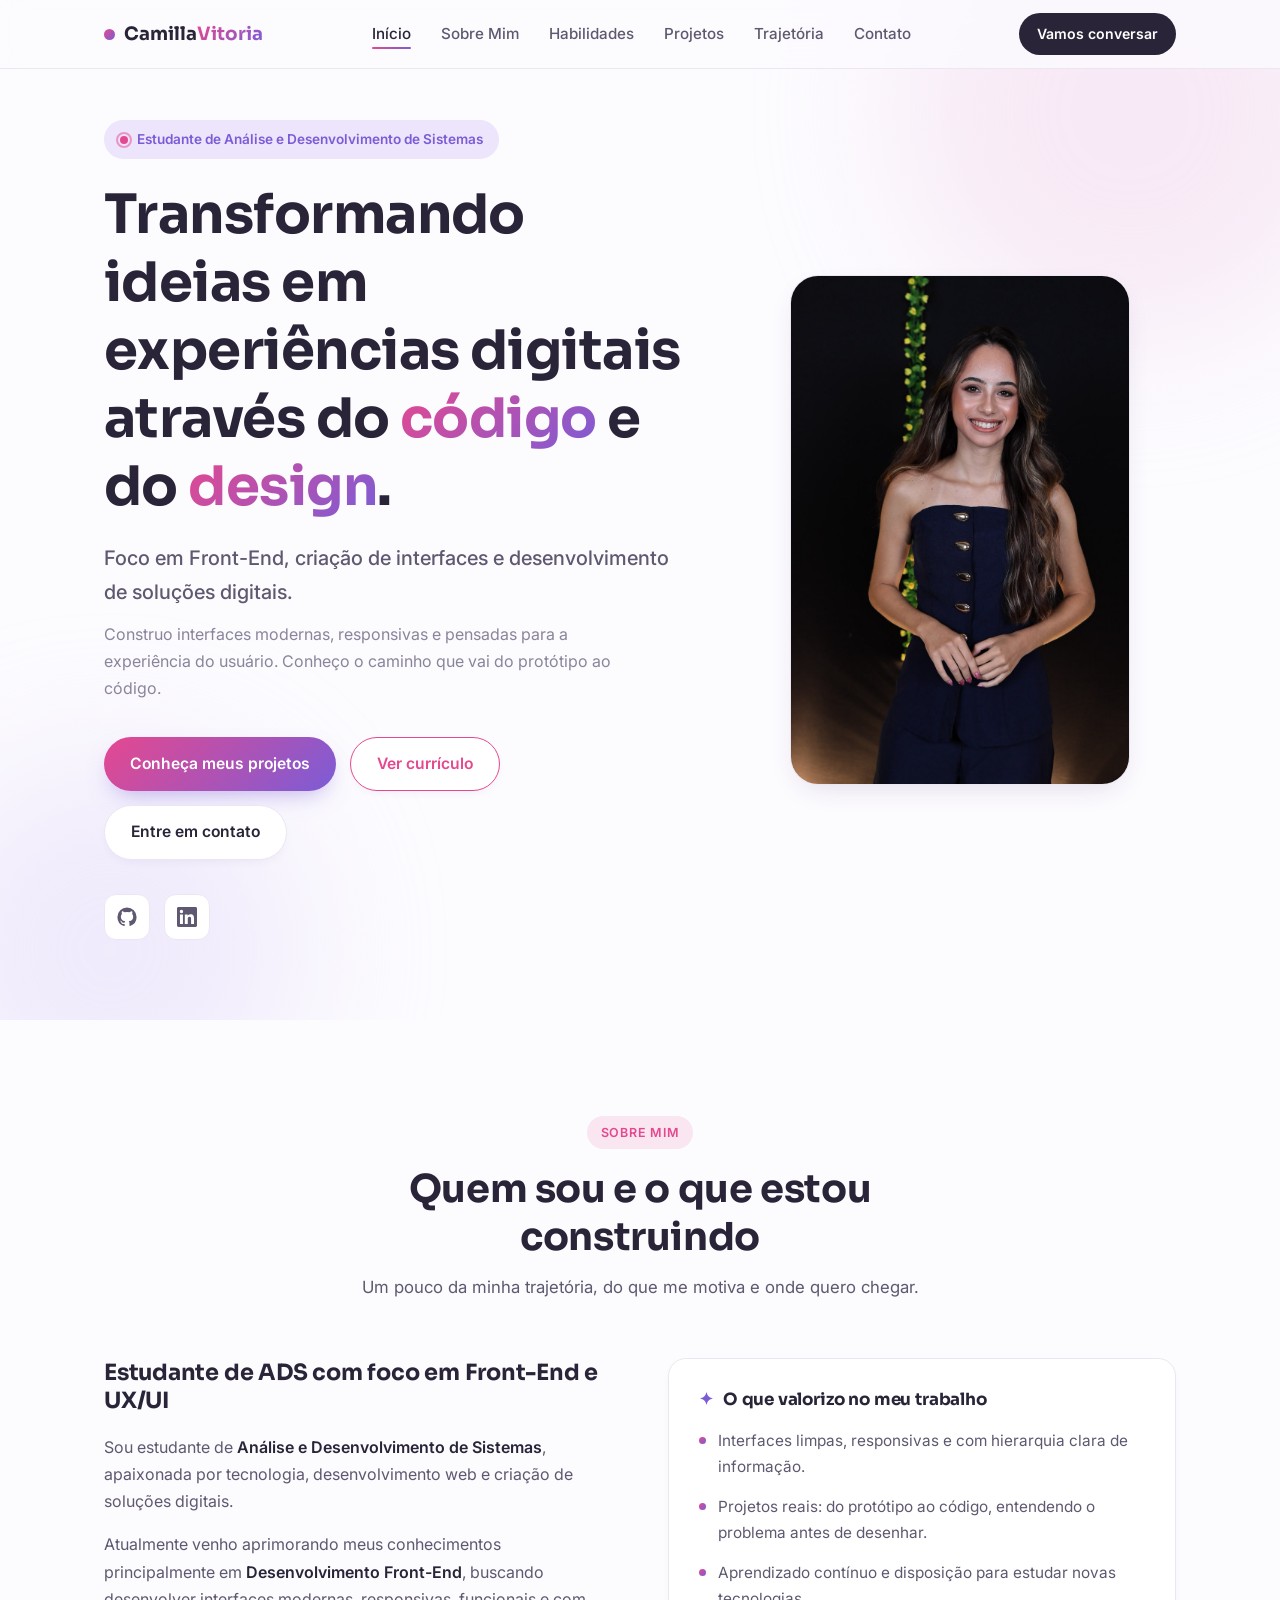
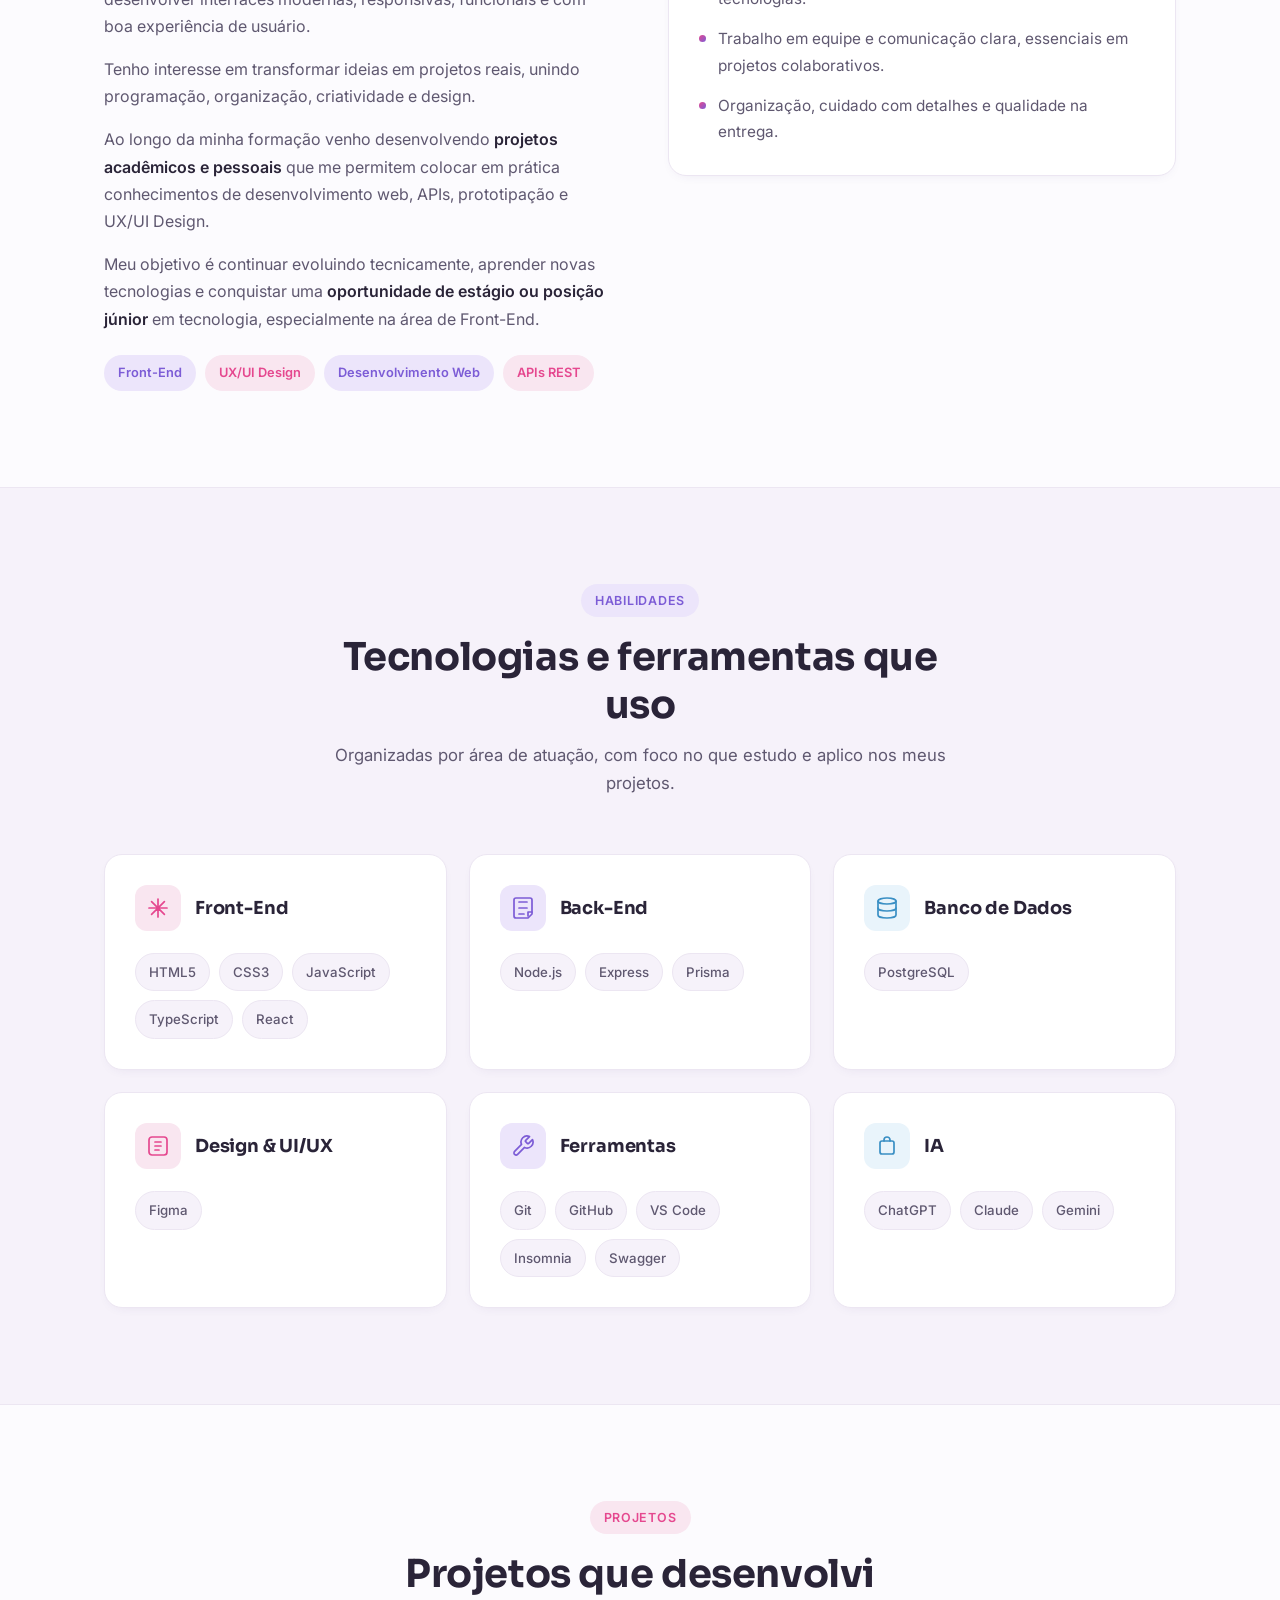
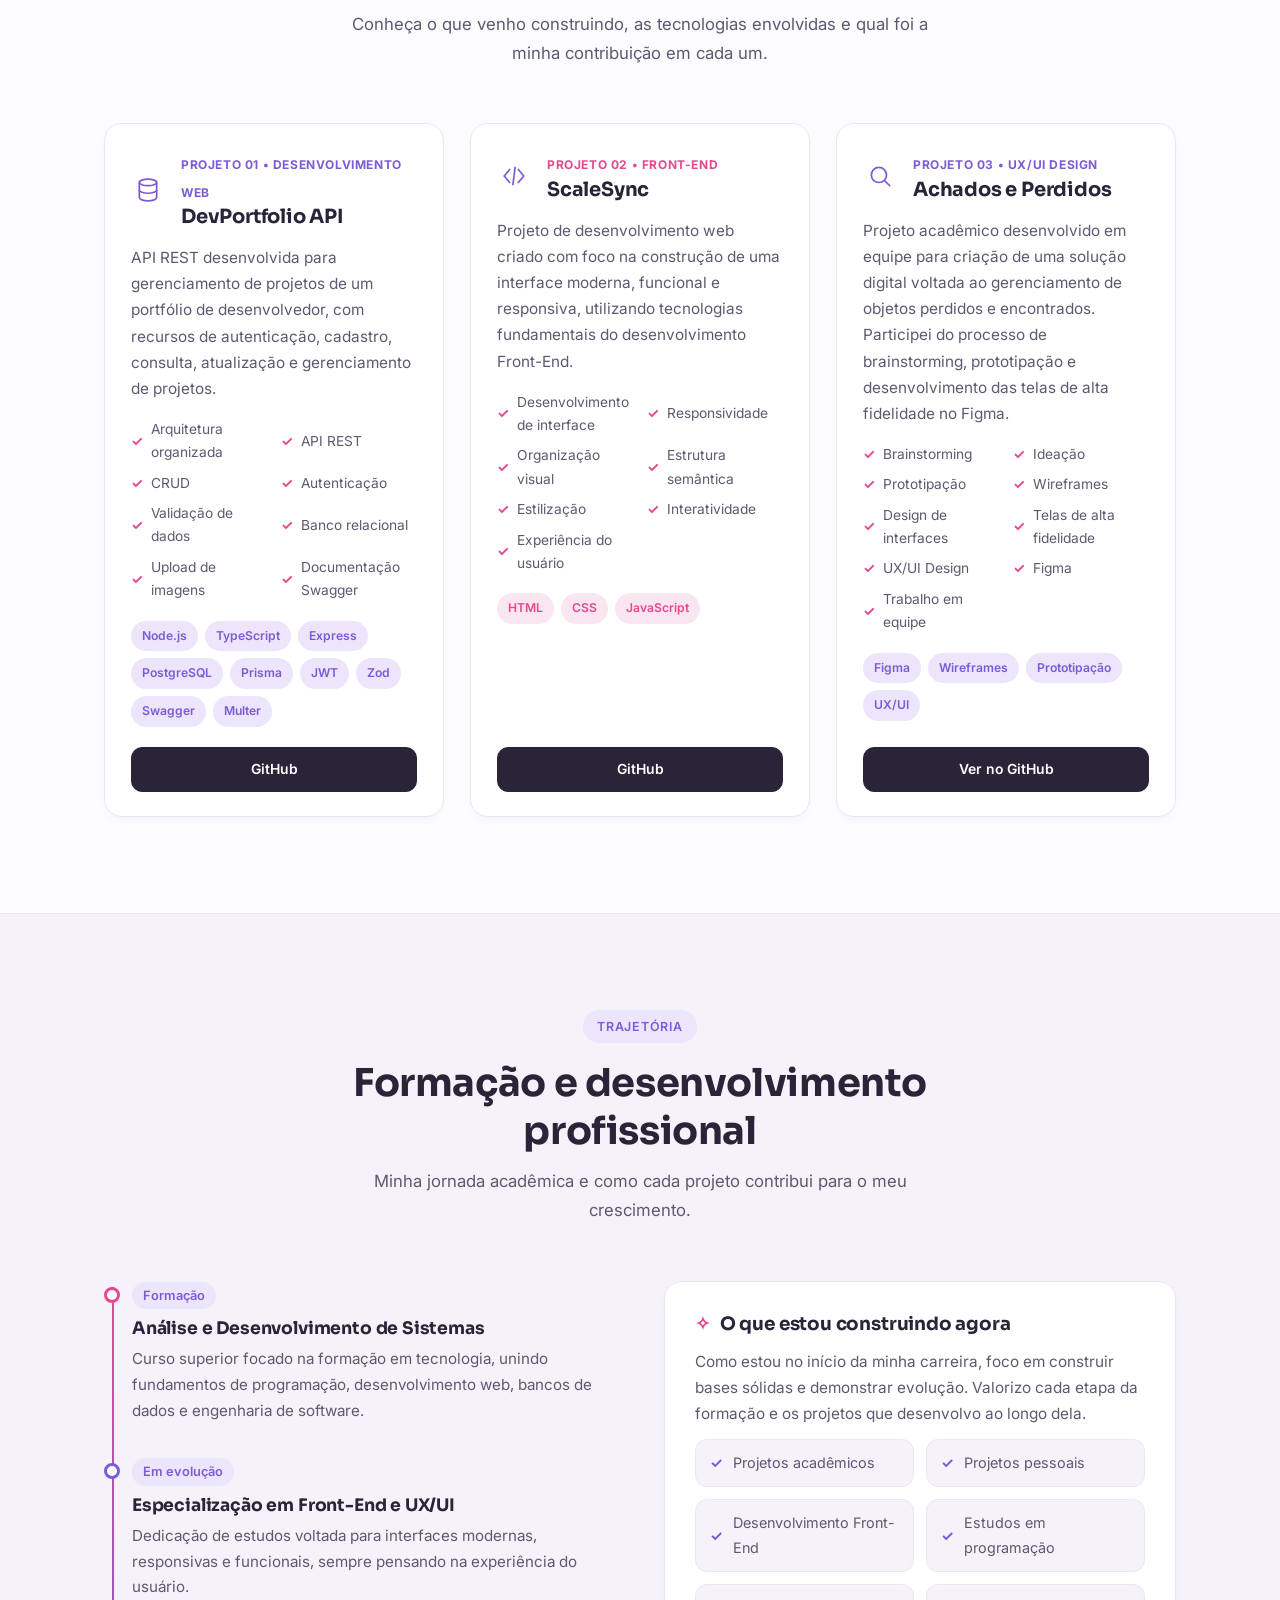
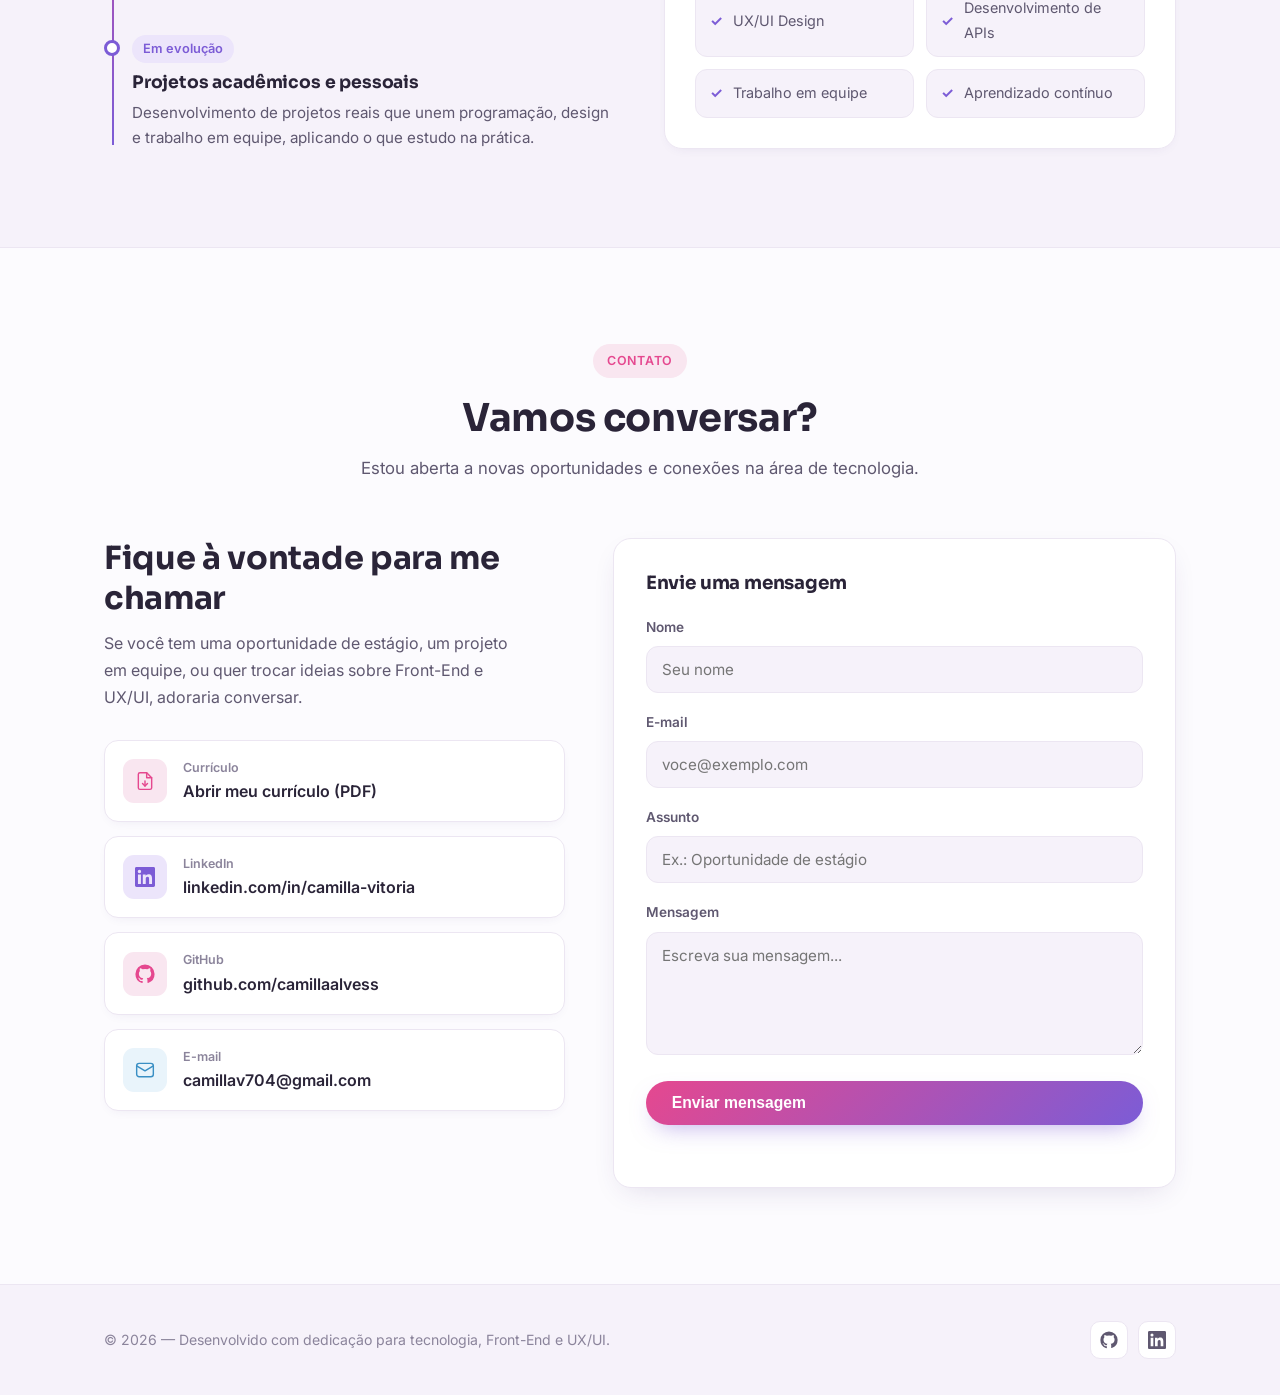
==== index.html @ 7440d3e1 "Update index.html" ====
<!DOCTYPE html>
<html lang="pt-BR">
<head>
<meta charset="UTF-8">
<meta name="viewport" content="width=device-width, initial-scale=1.0">
<title>Estudante de ADS | Front-End &amp; UX/UI</title>
<meta name="description" content="Portfólio de estudante de Análise e Desenvolvimento de Sistemas com foco em desenvolvimento Front-End, web e UX/UI Design. Projetos, habilidades e trajetória.">
<meta property="og:title" content="Estudante de ADS | Front-End &amp; UX/UI">
<meta property="og:description" content="Portfólio com projetos de desenvolvimento web, Front-End e UX/UI Design.">
<meta property="og:type" content="website">
<link rel="preconnect" href="https://fonts.googleapis.com">
<link rel="preconnect" href="https://fonts.gstatic.com" crossorigin>
<link href="https://fonts.googleapis.com/css2?family=Sora:wght@400;500;600;700&family=Inter:wght@400;500;600&display=swap" rel="stylesheet">

<link rel="stylesheet" href="./style.css">
</head>
<body>

<!-- NAV -->
<nav class="nav" id="nav">
  <div class="nav-inner">
    <a href="#inicio" class="brand" aria-label="Voltar ao início"><span class="brand-dot"></span><span>Camilla<b>Vitoria</b></span></a>
    <ul class="nav-links" id="navLinks">
      <li><a href="#inicio" class="active">Início</a></li>
      <li><a href="#sobre">Sobre Mim</a></li>
      <li><a href="#habilidades">Habilidades</a></li>
      <li><a href="#projetos">Projetos</a></li>
      <li><a href="#trajetoria">Trajetória</a></li>
      <li><a href="#contato">Contato</a></li>
    </ul>
    <a href="#contato" class="nav-cta">Vamos conversar</a>
    <button class="burger" id="burger" aria-label="Abrir menu" aria-expanded="false">
      <span></span><span></span><span></span>
    </button>
  </div>
</nav>

<!-- HERO -->
<header class="hero" id="inicio">
  <div class="blob blob-1"></div>
  <div class="blob blob-2"></div>
  <div class="container hero-grid">
    <div class="hero-copy">
      <span class="hero-tag"><span class="pulse"></span>Estudante de Análise e Desenvolvimento de Sistemas</span>
      <h1>Transformando ideias em experiências digitais através do <span class="hl">código</span> e do <span class="hl">design</span>.</h1>
      <p class="hero-sub">Foco em Front-End, criação de interfaces e desenvolvimento de soluções digitais.</p>
      <p class="hero-p">Construo interfaces modernas, responsivas e pensadas para a experiência do usuário. Conheço o caminho que vai do protótipo ao código.</p>
      <div class="hero-actions">
        <a href="#projetos" class="btn btn-primary">Conheça meus projetos</a>
        <a href="src/assets/docs/curriculo.pdf" class="btn btn-curriculo" target="_blank" rel="noopener">Ver currículo</a>
        <a href="#contato" class="btn btn-ghost">Entre em contato</a>
      </div>
      <div class="socials">
        <a href="https://github.com/camillaalvess" aria-label="GitHub" target="_blank" rel="noopener">
          <svg width="20" height="20" viewBox="0 0 24 24" fill="currentColor"><path d="M12 .5A11.5 11.5 0 0 0 .5 12a11.5 11.5 0 0 0 7.86 10.92c.58.1.79-.25.79-.56v-2c-3.2.7-3.87-1.54-3.87-1.54-.53-1.33-1.28-1.68-1.28-1.68-1.04-.71.08-.7.08-.7 1.15.08 1.76 1.19 1.76 1.19 1.03 1.75 2.69 1.25 3.34.95.1-.74.4-1.25.73-1.54-2.55-.29-5.23-1.28-5.23-5.68 0-1.26.45-2.28 1.19-3.09-.12-.29-.52-1.46.11-3.05 0 0 .97-.31 3.18 1.18a11 11 0 0 1 5.78 0c2.2-1.49 3.18-1.18 3.18-1.18.63 1.59.23 2.76.11 3.05.74.81 1.19 1.83 1.19 3.09 0 4.41-2.69 5.38-5.25 5.67.41.35.77 1.04.77 2.1v3.11c0 .31.21.67.8.56A11.5 11.5 0 0 0 23.5 12 11.5 11.5 0 0 0 12 .5Z"/></svg>
        </a>
        <a href="https://www.linkedin.com/in/camilla-vitoria/" aria-label="LinkedIn" target="_blank" rel="noopener">
          <svg width="20" height="20" viewBox="0 0 24 24" fill="currentColor"><path d="M20.45 20.45h-3.55v-5.57c0-1.33-.03-3.04-1.85-3.04-1.85 0-2.14 1.45-2.14 2.94v5.67H9.36V9h3.41v1.56h.05c.47-.9 1.63-1.85 3.36-1.85 3.6 0 4.27 2.37 4.27 5.45v6.29zM5.34 7.43a2.06 2.06 0 1 1 0-4.12 2.06 2.06 0 0 1 0 4.12zM7.12 20.45H3.56V9h3.56v11.45zM22.22 0H1.77C.79 0 0 .77 0 1.72v20.55C0 23.23.79 24 1.77 24h20.45c.98 0 1.78-.77 1.78-1.73V1.72C24 .77 23.2 0 22.22 0z"/></svg>
        </a>
      </div>
    </div>
    <div class="hero-visual">
      <div class="avatar-card">
        <img src="src/assets/images/foto.png" alt="Foto de Camilla Vitoria" class="avatar-img">
      </div>
    </div>
  </div>
</header>

<!-- SOBRE -->
<section class="section" id="sobre">
  <div class="container">
    <div class="section-head reveal">
      <span class="eyebrow pink">Sobre Mim</span>
      <h2>Quem sou e o que estou construindo</h2>
      <p>Um pouco da minha trajetória, do que me motiva e onde quero chegar.</p>
    </div>
    <div class="about-grid">
      <div class="about-copy reveal">
        <h3>Estudante de ADS com foco em Front-End e UX/UI</h3>
        <p>Sou estudante de <span class="em">Análise e Desenvolvimento de Sistemas</span>, apaixonada por tecnologia, desenvolvimento web e criação de soluções digitais.</p>
        <p>Atualmente venho aprimorando meus conhecimentos principalmente em <span class="em">Desenvolvimento Front-End</span>, buscando desenvolver interfaces modernas, responsivas, funcionais e com boa experiência de usuário.</p>
        <p>Tenho interesse em transformar ideias em projetos reais, unindo programação, organização, criatividade e design.</p>
        <p>Ao longo da minha formação venho desenvolvendo <span class="em">projetos acadêmicos e pessoais</span> que me permitem colocar em prática conhecimentos de desenvolvimento web, APIs, prototipação e UX/UI Design.</p>
        <p>Meu objetivo é continuar evoluindo tecnicamente, aprender novas tecnologias e conquistar uma <span class="em">oportunidade de estágio ou posição júnior</span> em tecnologia, especialmente na área de Front-End.</p>
        <div class="about-tags">
          <span class="tag">Front-End</span>
          <span class="tag pink">UX/UI Design</span>
          <span class="tag">Desenvolvimento Web</span>
          <span class="tag pink">APIs REST</span>
        </div>
      </div>
      <div class="about-card reveal">
        <h4><span class="mi">✦</span> O que valorizo no meu trabalho</h4>
        <ul class="about-list">
          <li><span class="dot"></span>Interfaces limpas, responsivas e com hierarquia clara de informação.</li>
          <li><span class="dot"></span>Projetos reais: do protótipo ao código, entendendo o problema antes de desenhar.</li>
          <li><span class="dot"></span>Aprendizado contínuo e disposição para estudar novas tecnologias.</li>
          <li><span class="dot"></span>Trabalho em equipe e comunicação clara, essenciais em projetos colaborativos.</li>
          <li><span class="dot"></span>Organização, cuidado com detalhes e qualidade na entrega.</li>
        </ul>
      </div>
    </div>
  </div>
</section>

<!-- HABILIDADES -->
<section class="section skills" id="habilidades">
  <div class="container">
    <div class="section-head reveal">
      <span class="eyebrow">Habilidades</span>
      <h2>Tecnologias e ferramentas que uso</h2>
      <p>Organizadas por área de atuação, com foco no que estudo e aplico nos meus projetos.</p>
    </div>
    <div class="skills-grid">
      <div class="skill-card reveal">
        <div class="skill-top">
          <span class="skill-ico i1">
            <svg width="24" height="24" viewBox="0 0 24 24" fill="none" stroke="currentColor" stroke-width="1.7" stroke-linecap="round" stroke-linejoin="round"><path d="M12 3v18M3 12h18M5.6 5.6l12.8 12.8M18.4 5.6 5.6 18.4"/></svg>
          </span>
          <h3>Front-End</h3>
        </div>
        <div class="skill-badges">
          <span class="badge">HTML5</span>
          <span class="badge">CSS3</span>
          <span class="badge">JavaScript</span>
          <span class="badge">TypeScript</span>
          <span class="badge">React</span>
        </div>
      </div>
      <div class="skill-card reveal">
        <div class="skill-top">
          <span class="skill-ico i2">
            <svg width="24" height="24" viewBox="0 0 24 24" fill="none" stroke="currentColor" stroke-width="1.7" stroke-linecap="round" stroke-linejoin="round"><path d="M8 6h8M8 12h8M8 18h5"/><path d="M3 4a2 2 0 0 1 2-2h14a2 2 0 0 1 2 2v14l-4 4H5a2 2 0 0 1-2-2z"/><path d="M17 20v-4h4"/></svg>
          </span>
          <h3>Back-End</h3>
        </div>
        <div class="skill-badges">
          <span class="badge">Node.js</span>
          <span class="badge">Express</span>
          <span class="badge">Prisma</span>
        </div>
      </div>
      <div class="skill-card reveal">
        <div class="skill-top">
          <span class="skill-ico i3">
            <svg width="24" height="24" viewBox="0 0 24 24" fill="none" stroke="currentColor" stroke-width="1.7" stroke-linecap="round" stroke-linejoin="round"><ellipse cx="12" cy="5" rx="9" ry="3"/><path d="M3 5v14c0 1.66 4 3 9 3s9-1.34 9-3V5"/><path d="M3 12c0 1.66 4 3 9 3s9-1.34 9-3"/></svg>
          </span>
          <h3>Banco de Dados</h3>
        </div>
        <div class="skill-badges">
          <span class="badge">PostgreSQL</span>
        </div>
      </div>
      <div class="skill-card reveal">
        <div class="skill-top">
          <span class="skill-ico i4">
            <svg width="24" height="24" viewBox="0 0 24 24" fill="none" stroke="currentColor" stroke-width="1.7" stroke-linecap="round" stroke-linejoin="round"><rect x="3" y="3" width="18" height="18" rx="3"/><path d="M9 8h6M9 12h6M9 16h4"/></svg>
          </span>
          <h3>Design &amp; UI/UX</h3>
        </div>
        <div class="skill-badges">
          <span class="badge">Figma</span>
        </div>
      </div>
      <div class="skill-card reveal">
        <div class="skill-top">
          <span class="skill-ico i5">
            <svg width="24" height="24" viewBox="0 0 24 24" fill="none" stroke="currentColor" stroke-width="1.7" stroke-linecap="round" stroke-linejoin="round"><path d="M14.7 6.3a1 1 0 0 0 0 1.4l1.6 1.6a1 1 0 0 0 1.4 0l3.77-3.77a6 6 0 0 1-7.94 7.94l-6.91 6.91a2.12 2.12 0 0 1-3-3l6.91-6.91a6 6 0 0 1 7.94-7.94l-3.76 3.76z"/></svg>
          </span>
          <h3>Ferramentas</h3>
        </div>
        <div class="skill-badges">
          <span class="badge">Git</span>
          <span class="badge">GitHub</span>
          <span class="badge">VS Code</span>
          <span class="badge">Insomnia</span>
          <span class="badge">Swagger</span>
        </div>
      </div>
      <div class="skill-card reveal">
        <div class="skill-top">
          <span class="skill-ico i6">
            <svg width="24" height="24" viewBox="0 0 24 24" fill="none" stroke="currentColor" stroke-width="1.7" stroke-linecap="round" stroke-linejoin="round"><path d="M12 3a3 3 0 0 0-3 3v1H7a2 2 0 0 0-2 2v9a2 2 0 0 0 2 2h10a2 2 0 0 0 2-2V9a2 2 0 0 0-2-2h-2V6a3 3 0 0 0-3-3z"/><path d="M9 7h6"/></svg>
          </span>
          <h3>IA</h3>
        </div>
        <div class="skill-badges">
          <span class="badge">ChatGPT</span>
          <span class="badge">Claude</span>
          <span class="badge">Gemini</span>
        </div>
      </div>
    </div>
  </div>
</section>

<!-- PROJETOS -->
<section class="section" id="projetos">
  <div class="container">
    <div class="section-head reveal">
      <span class="eyebrow pink">Projetos</span>
      <h2>Projetos que desenvolvi</h2>
      <p>Conheça o que venho construindo, as tecnologias envolvidas e qual foi a minha contribuição em cada um.</p>
    </div>
    <div class="projects-grid">

      <!-- Projeto 01 -->
      <article class="project reveal">
        <div class="project-body">
          <div class="project-head">
            <span class="project-ico" aria-hidden="true">
              <svg width="26" height="26" viewBox="0 0 24 24" fill="none" stroke="currentColor" stroke-width="1.6" stroke-linecap="round" stroke-linejoin="round"><ellipse cx="12" cy="5" rx="8" ry="3"/><path d="M4 5v14c0 1.66 3.58 3 8 3s8-1.34 8-3V5"/><path d="M4 12c0 1.66 3.58 3 8 3s8-1.34 8-3"/></svg>
            </span>
            <div class="project-title">
              <span class="project-cat purple">Projeto 01 • Desenvolvimento Web</span>
              <h3>DevPortfolio API</h3>
            </div>
          </div>
          <p class="project-desc">API REST desenvolvida para gerenciamento de projetos de um portfólio de desenvolvedor, com recursos de autenticação, cadastro, consulta, atualização e gerenciamento de projetos.</p>
          <ul class="project-feats">
            <li><span class="ck">✓</span>Arquitetura organizada</li>
            <li><span class="ck">✓</span>API REST</li>
            <li><span class="ck">✓</span>CRUD</li>
            <li><span class="ck">✓</span>Autenticação</li>
            <li><span class="ck">✓</span>Validação de dados</li>
            <li><span class="ck">✓</span>Banco relacional</li>
            <li><span class="ck">✓</span>Upload de imagens</li>
            <li><span class="ck">✓</span>Documentação Swagger</li>
          </ul>
          <div class="chips">
            <span class="chip">Node.js</span>
            <span class="chip">TypeScript</span>
            <span class="chip">Express</span>
            <span class="chip">PostgreSQL</span>
            <span class="chip">Prisma</span>
            <span class="chip">JWT</span>
            <span class="chip">Zod</span>
            <span class="chip">Swagger</span>
            <span class="chip">Multer</span>
          </div>
          <div class="project-links">
            <a href="https://github.com/camillaalvess/devportfolio-api" class="plink primary" target="_blank" rel="noopener">GitHub</a>
          </div>
        </div>
      </article>

      <!-- Projeto 02 -->
      <article class="project reveal">
        <div class="project-body">
          <div class="project-head">
            <span class="project-ico" aria-hidden="true">
              <svg width="26" height="26" viewBox="0 0 24 24" fill="none" stroke="currentColor" stroke-width="1.6" stroke-linecap="round" stroke-linejoin="round"><path d="m8 6-5 6 5 6"/><path d="m16 6 5 6-5 6"/><path d="M13 4l-2 16"/></svg>
            </span>
            <div class="project-title">
              <span class="project-cat">Projeto 02 • Front-End</span>
              <h3>ScaleSync</h3>
            </div>
          </div>
          <p class="project-desc">Projeto de desenvolvimento web criado com foco na construção de uma interface moderna, funcional e responsiva, utilizando tecnologias fundamentais do desenvolvimento Front-End.</p>
          <ul class="project-feats">
            <li><span class="ck">✓</span>Desenvolvimento de interface</li>
            <li><span class="ck">✓</span>Responsividade</li>
            <li><span class="ck">✓</span>Organização visual</li>
            <li><span class="ck">✓</span>Estrutura semântica</li>
            <li><span class="ck">✓</span>Estilização</li>
            <li><span class="ck">✓</span>Interatividade</li>
            <li><span class="ck">✓</span>Experiência do usuário</li>
          </ul>
          <div class="chips">
            <span class="chip pink">HTML</span>
            <span class="chip pink">CSS</span>
            <span class="chip pink">JavaScript</span>
          </div>
          <div class="project-links">
            <a href="https://github.com/camillaalvess/scalesync-site" class="plink primary" target="_blank" rel="noopener">GitHub</a>
          </div>
        </div>
      </article>

      <!-- Projeto 03 -->
      <article class="project reveal">
        <div class="project-body">
          <div class="project-head">
            <span class="project-ico" aria-hidden="true">
              <svg width="26" height="26" viewBox="0 0 24 24" fill="none" stroke="currentColor" stroke-width="1.6" stroke-linecap="round" stroke-linejoin="round"><circle cx="11" cy="11" r="7"/><path d="m21 21-4.3-4.3"/></svg>
            </span>
            <div class="project-title">
              <span class="project-cat purple">Projeto 03 • UX/UI Design</span>
              <h3>Achados e Perdidos</h3>
            </div>
          </div>
          <p class="project-desc">Projeto acadêmico desenvolvido em equipe para criação de uma solução digital voltada ao gerenciamento de objetos perdidos e encontrados. Participei do processo de brainstorming, prototipação e desenvolvimento das telas de alta fidelidade no Figma.</p>
          <ul class="project-feats">
            <li><span class="ck">✓</span>Brainstorming</li>
            <li><span class="ck">✓</span>Ideação</li>
            <li><span class="ck">✓</span>Prototipação</li>
            <li><span class="ck">✓</span>Wireframes</li>
            <li><span class="ck">✓</span>Design de interfaces</li>
            <li><span class="ck">✓</span>Telas de alta fidelidade</li>
            <li><span class="ck">✓</span>UX/UI Design</li>
            <li><span class="ck">✓</span>Figma</li>
            <li><span class="ck">✓</span>Trabalho em equipe</li>
          </ul>
          <div class="chips">
            <span class="chip">Figma</span>
            <span class="chip">Wireframes</span>
            <span class="chip">Prototipação</span>
            <span class="chip">UX/UI</span>
          </div>
          <div class="project-links">
            <a href="https://github.com/camillaalvess/achados-perdidos" class="plink primary" target="_blank" rel="noopener">Ver no GitHub</a>
          </div>
        </div>
      </article>

    </div>
  </div>
</section>

<!-- TRAJETÓRIA -->
<section class="section trajectory" id="trajetoria">
  <div class="container">
    <div class="section-head reveal">
      <span class="eyebrow">Trajetória</span>
      <h2>Formação e desenvolvimento profissional</h2>
      <p>Minha jornada acadêmica e como cada projeto contribui para o meu crescimento.</p>
    </div>
    <div class="traj-grid">
      <div class="timeline reveal">
        <div class="tl-item">
          <span class="tl-date">Formação</span>
          <h4>Análise e Desenvolvimento de Sistemas</h4>
          <p>Curso superior focado na formação em tecnologia, unindo fundamentos de programação, desenvolvimento web, bancos de dados e engenharia de software.</p>
        </div>
        <div class="tl-item">
          <span class="tl-date">Em evolução</span>
          <h4>Especialização em Front-End e UX/UI</h4>
          <p>Dedicação de estudos voltada para interfaces modernas, responsivas e funcionais, sempre pensando na experiência do usuário.</p>
        </div>
        <div class="tl-item">
          <span class="tl-date">Em evolução</span>
          <h4>Projetos acadêmicos e pessoais</h4>
          <p>Desenvolvimento de projetos reais que unem programação, design e trabalho em equipe, aplicando o que estudo na prática.</p>
        </div>
      </div>
      <div class="traj-note reveal">
        <h4><span class="mi">✧</span> O que estou construindo agora</h4>
        <p>Como estou no início da minha carreira, foco em construir bases sólidas e demonstrar evolução. Valorizo cada etapa da formação e os projetos que desenvolvo ao longo dela.</p>
        <ul class="dev-list">
          <li><span class="ck">✓</span>Projetos acadêmicos</li>
          <li><span class="ck">✓</span>Projetos pessoais</li>
          <li><span class="ck">✓</span>Desenvolvimento Front-End</li>
          <li><span class="ck">✓</span>Estudos em programação</li>
          <li><span class="ck">✓</span>UX/UI Design</li>
          <li><span class="ck">✓</span>Desenvolvimento de APIs</li>
          <li><span class="ck">✓</span>Trabalho em equipe</li>
          <li><span class="ck">✓</span>Aprendizado contínuo</li>
        </ul>
      </div>
    </div>
  </div>
</section>

<!-- CONTATO -->
<section class="section" id="contato">
  <div class="container">
    <div class="section-head reveal">
      <span class="eyebrow pink">Contato</span>
      <h2>Vamos conversar?</h2>
      <p>Estou aberta a novas oportunidades e conexões na área de tecnologia.</p>
    </div>
    <div class="contact-grid">
      <div class="contact-info reveal">
        <h3>Fique à vontade para me chamar</h3>
        <p>Se você tem uma oportunidade de estágio, um projeto em equipe, ou quer trocar ideias sobre Front-End e UX/UI, adoraria conversar.</p>
        <div class="contact-channels">
          <a href="src/assets/docs/curriculo.pdf" class="c-channel c-resume" target="_blank" rel="noopener">
            <span class="c-ico m4">
              <svg width="20" height="20" viewBox="0 0 24 24" fill="none" stroke="currentColor" stroke-width="1.7" stroke-linecap="round" stroke-linejoin="round"><path d="M14 2H6a2 2 0 0 0-2 2v16a2 2 0 0 0 2 2h12a2 2 0 0 0 2-2V8z"/><path d="M14 2v6h6"/><path d="M12 18v-6"/><path d="m9 15 3 3 3-3"/></svg>
            </span>
            <div>
              <div class="lbl">Currículo</div>
              <div class="val">Abrir meu currículo (PDF)</div>
            </div>
          </a>
          <a href="https://www.linkedin.com/in/camilla-vitoria/" class="c-channel" target="_blank" rel="noopener">
            <span class="c-ico m1">
              <svg width="20" height="20" viewBox="0 0 24 24" fill="currentColor"><path d="M20.45 20.45h-3.55v-5.57c0-1.33-.03-3.04-1.85-3.04-1.85 0-2.14 1.45-2.14 2.94v5.67H9.36V9h3.41v1.56h.05c.47-.9 1.63-1.85 3.36-1.85 3.6 0 4.27 2.37 4.27 5.45v6.29zM5.34 7.43a2.06 2.06 0 1 1 0-4.12 2.06 2.06 0 0 1 0 4.12zM7.12 20.45H3.56V9h3.56v11.45zM22.22 0H1.77C.79 0 0 .77 0 1.72v20.55C0 23.23.79 24 1.77 24h20.45c.98 0 1.78-.77 1.78-1.73V1.72C24 .77 23.2 0 22.22 0z"/></svg>
            </span>
            <div>
              <div class="lbl">LinkedIn</div>
              <div class="val">linkedin.com/in/camilla-vitoria</div>
            </div>
          </a>
          <a href="https://github.com/camillaalvess" class="c-channel" target="_blank" rel="noopener">
            <span class="c-ico m2">
              <svg width="20" height="20" viewBox="0 0 24 24" fill="currentColor"><path d="M12 .5A11.5 11.5 0 0 0 .5 12a11.5 11.5 0 0 0 7.86 10.92c.58.1.79-.25.79-.56v-2c-3.2.7-3.87-1.54-3.87-1.54-.53-1.33-1.28-1.68-1.28-1.68-1.04-.71.08-.7.08-.7 1.15.08 1.76 1.19 1.76 1.19 1.03 1.75 2.69 1.25 3.34.95.1-.74.4-1.25.73-1.54-2.55-.29-5.23-1.28-5.23-5.68 0-1.26.45-2.28 1.19-3.09-.12-.29-.52-1.46.11-3.05 0 0 .97-.31 3.18 1.18a11 11 0 0 1 5.78 0c2.2-1.49 3.18-1.18 3.18-1.18.63 1.59.23 2.76.11 3.05.74.81 1.19 1.83 1.19 3.09 0 4.41-2.69 5.38-5.25 5.67.41.35.77 1.04.77 2.1v3.11c0 .31.21.67.8.56A11.5 11.5 0 0 0 23.5 12 11.5 11.5 0 0 0 12 .5Z"/></svg>
            </span>
            <div>
              <div class="lbl">GitHub</div>
              <div class="val">github.com/camillaalvess</div>
            </div>
          </a>
          <a href="mailto:camillav704@gmail.com" class="c-channel">
            <span class="c-ico m3">
              <svg width="20" height="20" viewBox="0 0 24 24" fill="none" stroke="currentColor" stroke-width="1.7" stroke-linecap="round" stroke-linejoin="round"><rect x="2" y="4" width="20" height="16" rx="3"/><path d="m2 7 10 6 10-6"/></svg>
            </span>
            <div>
              <div class="lbl">E-mail</div>
              <div class="val">camillav704@gmail.com</div>
            </div>
          </a>
        </div>
      </div>
      <form class="contact-form reveal" id="contactForm" novalidate>
        <h4>Envie uma mensagem</h4>
        <div class="field">
          <label for="nome">Nome</label>
          <input type="text" id="nome" name="nome" placeholder="Seu nome" required>
        </div>
        <div class="field">
          <label for="email">E-mail</label>
          <input type="email" id="email" name="email" placeholder="voce@exemplo.com" required>
        </div>
        <div class="field">
          <label for="assunto">Assunto</label>
          <input type="text" id="assunto" name="assunto" placeholder="Ex.: Oportunidade de estágio">
        </div>
        <div class="field">
          <label for="mensagem">Mensagem</label>
          <textarea id="mensagem" name="mensagem" rows="5" placeholder="Escreva sua mensagem..." required></textarea>
        </div>
        <button type="submit" class="btn btn-primary form-submit">Enviar mensagem</button>
        <p class="form-msg" id="formMsg" role="status" aria-live="polite"></p>
      </form>
    </div>
  </div>
</section>

<footer>
  <div class="footer-inner">
    <p>© <span id="year"></span> — Desenvolvido com dedicação para tecnologia, Front-End e UX/UI.</p>
    <div class="footer-social">
      <a href="https://github.com/camillaalvess" aria-label="GitHub" target="_blank" rel="noopener">
        <svg width="18" height="18" viewBox="0 0 24 24" fill="currentColor"><path d="M12 .5A11.5 11.5 0 0 0 .5 12a11.5 11.5 0 0 0 7.86 10.92c.58.1.79-.25.79-.56v-2c-3.2.7-3.87-1.54-3.87-1.54-.53-1.33-1.28-1.68-1.28-1.68-1.04-.71.08-.7.08-.7 1.15.08 1.76 1.19 1.76 1.19 1.03 1.75 2.69 1.25 3.34.95.1-.74.4-1.25.73-1.54-2.55-.29-5.23-1.28-5.23-5.68 0-1.26.45-2.28 1.19-3.09-.12-.29-.52-1.46.11-3.05 0 0 .97-.31 3.18 1.18a11 11 0 0 1 5.78 0c2.2-1.49 3.18-1.18 3.18-1.18.63 1.59.23 2.76.11 3.05.74.81 1.19 1.83 1.19 3.09 0 4.41-2.69 5.38-5.25 5.67.41.35.77 1.04.77 2.1v3.11c0 .31.21.67.8.56A11.5 11.5 0 0 0 23.5 12 11.5 11.5 0 0 0 12 .5Z"/></svg>
      </a>
      <a href="https://www.linkedin.com/in/camilla-vitoria/" aria-label="LinkedIn" target="_blank" rel="noopener">
        <svg width="18" height="18" viewBox="0 0 24 24" fill="currentColor"><path d="M20.45 20.45h-3.55v-5.57c0-1.33-.03-3.04-1.85-3.04-1.85 0-2.14 1.45-2.14 2.94v5.67H9.36V9h3.41v1.56h.05c.47-.9 1.63-1.85 3.36-1.85 3.6 0 4.27 2.37 4.27 5.45v6.29zM5.34 7.43a2.06 2.06 0 1 1 0-4.12 2.06 2.06 0 0 1 0 4.12zM7.12 20.45H3.56V9h3.56v11.45zM22.22 0H1.77C.79 0 0 .77 0 1.72v20.55C0 23.23.79 24 1.77 24h20.45c.98 0 1.78-.77 1.78-1.73V1.72C24 .77 23.2 0 22.22 0z"/></svg>
      </a>
    </div>
  </div>
</footer>
<script src="./script.js" defer></script>
</body>
</html>
---- style.css ----
/* ============================================================
   PORTFÓLIO — Camilla Vitoria
   Folha de estilos (style.css)
   ============================================================ */
:root{
  --bg:#fcfbfe;
  --bg-soft:#f6f2fa;
  --card:#ffffff;
  --ink:#2a2438;
  --ink-soft:#5f5870;
  --muted:#8b849b;
  --line:#ece6f2;
  --pink:#e5488f;
  --pink-soft:#f9e6f0;
  --purple:#7c5cd6;
  --purple-soft:#ece5fb;
  --grad:linear-gradient(135deg,#e5488f 0%,#7c5cd6 100%);
  --shadow:0 10px 30px -12px rgba(60,40,110,.18);
  --shadow-sm:0 4px 14px -8px rgba(60,40,110,.14);
  --radius:18px;
  --maxw:1120px;
}
*{margin:0;padding:0;box-sizing:border-box}
html{scroll-behavior:smooth;scroll-padding-top:84px}
body{
  font-family:'Inter',system-ui,-apple-system,sans-serif;
  background:var(--bg);
  color:var(--ink);
  line-height:1.7;
  -webkit-font-smoothing:antialiased;
  overflow-x:hidden;
}
h1,h2,h3,h4{font-family:'Sora',sans-serif;line-height:1.25;letter-spacing:-.01em}
a{text-decoration:none;color:inherit}
img{max-width:100%;display:block}
.container{max-width:var(--maxw);margin:0 auto;padding:0 24px}
.section{padding:96px 0}
.section-head{max-width:620px;margin:0 auto 56px;text-align:center}
.eyebrow{
  display:inline-flex;align-items:center;gap:8px;
  font-size:.78rem;font-weight:600;letter-spacing:.06em;text-transform:uppercase;
  color:var(--purple);background:var(--purple-soft);
  padding:6px 14px;border-radius:100px;margin-bottom:16px;
}
.eyebrow.pink{color:var(--pink);background:var(--pink-soft)}
.section-head h2{font-size:clamp(1.7rem,3.4vw,2.4rem);margin-bottom:12px}
.section-head p{color:var(--ink-soft);font-size:1.05rem}

/* ---------- NAV ---------- */
.nav{
  position:fixed;top:0;left:0;right:0;z-index:100;
  background:rgba(252,251,254,.82);
  backdrop-filter:blur(12px);
  border-bottom:1px solid var(--line);
  transition:box-shadow .3s;
}
.nav.scrolled{box-shadow:var(--shadow-sm)}
.nav-inner{max-width:var(--maxw);margin:0 auto;padding:0 24px;height:68px;display:flex;align-items:center;justify-content:space-between}
.brand{font-family:'Sora',sans-serif;font-weight:700;font-size:1.15rem;display:flex;align-items:center;gap:9px}
.brand-dot{width:11px;height:11px;border-radius:50%;background:var(--grad);display:inline-block}
.brand span b{background:var(--grad);-webkit-background-clip:text;background-clip:text;color:transparent}
.nav-links{display:flex;align-items:center;gap:30px;list-style:none}
.nav-links a{font-size:.95rem;color:var(--ink-soft);font-weight:500;position:relative;transition:color .2s}
.nav-links a::after{content:"";position:absolute;left:0;bottom:-6px;width:0;height:2px;border-radius:2px;background:var(--grad);transition:width .25s}
.nav-links a:hover,.nav-links a.active{color:var(--ink)}
.nav-links a:hover::after,.nav-links a.active::after{width:100%}
.nav-cta{
  background:var(--ink);color:#fff;padding:9px 18px;border-radius:100px;
  font-size:.88rem;font-weight:600;transition:background .2s,transform .2s;
}
.nav-cta:hover{background:var(--purple);transform:translateY(-1px)}
.burger{display:none;flex-direction:column;gap:5px;background:none;border:none;cursor:pointer;padding:6px}
.burger span{width:22px;height:2px;background:var(--ink);border-radius:2px;transition:.3s}
.burger.open span:nth-child(1){transform:translateY(7px) rotate(45deg)}
.burger.open span:nth-child(2){opacity:0}
.burger.open span:nth-child(3){transform:translateY(-7px) rotate(-45deg)}

/* ---------- HERO ---------- */
.hero{min-height:100vh;display:flex;align-items:center;padding:120px 0 80px;position:relative;overflow:hidden}
.blob{position:absolute;border-radius:50%;filter:blur(70px);opacity:.5;z-index:0;pointer-events:none}
.blob-1{width:460px;height:460px;background:#f3d9ee;top:-120px;right:-80px}
.blob-2{width:380px;height:380px;background:#e4dbfa;bottom:-120px;left:-80px}
.hero-grid{display:grid;grid-template-columns:1.15fr .85fr;gap:56px;align-items:center;position:relative;z-index:1;width:100%}
.hero-tag{
  display:inline-flex;align-items:center;gap:9px;font-size:.85rem;font-weight:600;
  color:var(--purple);background:var(--purple-soft);padding:8px 16px;border-radius:100px;margin-bottom:22px;
}
.pulse{width:8px;height:8px;border-radius:50%;background:var(--pink);position:relative}
.pulse::after{content:"";position:absolute;inset:-4px;border-radius:50%;border:2px solid var(--pink);opacity:.5;animation:pulse 2s infinite}
@keyframes pulse{0%{transform:scale(.6);opacity:.8}100%{transform:scale(1.6);opacity:0}}
.hero h1{font-size:clamp(2.1rem,5vw,3.4rem);margin-bottom:20px}
.hero h1 .hl{background:var(--grad);-webkit-background-clip:text;background-clip:text;color:transparent}
.hero-sub{color:var(--ink-soft);font-size:clamp(1.05rem,2vw,1.25rem);margin-bottom:12px;font-weight:500}
.hero-p{color:var(--muted);max-width:520px;margin-bottom:34px;font-size:1rem}
.hero-actions{display:flex;flex-wrap:wrap;gap:14px;margin-bottom:34px}
.btn{
  display:inline-flex;align-items:center;gap:9px;padding:13px 26px;border-radius:100px;
  font-weight:600;font-size:.98rem;transition:transform .2s,box-shadow .2s,background .2s;border:none;cursor:pointer;
}
.btn-primary{background:var(--grad);color:#fff;box-shadow:0 10px 24px -10px rgba(124,92,214,.55)}
.btn-primary:hover{transform:translateY(-2px);box-shadow:0 14px 30px -10px rgba(124,92,214,.6)}
.btn-ghost{background:#fff;color:var(--ink);border:1px solid var(--line);box-shadow:var(--shadow-sm)}
.btn-ghost:hover{border-color:var(--purple);color:var(--purple);transform:translateY(-2px)}
.btn-curriculo{background:#fff;color:var(--pink);border:1.5px solid var(--pink);box-shadow:var(--shadow-sm)}
.btn-curriculo:hover{background:var(--pink-soft);transform:translateY(-2px);box-shadow:var(--shadow)}
.socials{display:flex;gap:14px}
.socials a{
  width:46px;height:46px;border-radius:12px;display:grid;place-items:center;
  background:#fff;border:1px solid var(--line);color:var(--ink-soft);transition:.2s;
}
.socials a:hover{background:var(--purple-soft);border-color:var(--purple);color:var(--purple);transform:translateY(-3px)}
.hero-visual{display:flex;justify-content:center}
.avatar-card{
  position:relative;width:min(340px,80%);aspect-ratio:2/3;
  border-radius:28px;background:var(--bg-soft);
  border:1px solid var(--line);box-shadow:var(--shadow);
  display:flex;align-items:center;justify-content:center;overflow:hidden;
}
.avatar-img{width:100%;height:100%;object-fit:cover;object-position:center top}
.avatar-initial{
  font-family:'Sora',sans-serif;font-weight:700;font-size:6rem;
  background:var(--grad);-webkit-background-clip:text;background-clip:text;color:transparent;
  padding-bottom:36px;opacity:.9;
}

/* ---------- ABOUT ---------- */
.about-grid{display:grid;grid-template-columns:1fr 1fr;gap:56px;align-items:start}
.about-copy h3{font-size:1.4rem;margin-bottom:20px}
.about-copy p{color:var(--ink-soft);margin-bottom:16px}
.about-copy .em{color:var(--ink);font-weight:600}
.about-tags{display:flex;flex-wrap:wrap;gap:9px;margin-top:22px}
.tag{font-size:.8rem;font-weight:600;color:var(--purple);background:var(--purple-soft);padding:7px 14px;border-radius:100px}
.tag.pink{color:var(--pink);background:var(--pink-soft)}
.about-card{background:var(--card);border:1px solid var(--line);border-radius:var(--radius);box-shadow:var(--shadow-sm);padding:30px}
.about-card h4{font-size:1.05rem;margin-bottom:18px;display:flex;align-items:center;gap:10px}
.about-card .mi{color:var(--purple)}
.about-list{list-style:none;display:flex;flex-direction:column;gap:14px}
.about-list li{display:flex;gap:12px;color:var(--ink-soft);font-size:.96rem}
.about-list .dot{width:7px;height:7px;border-radius:50%;background:var(--grad);margin-top:9px;flex-shrink:0}

/* ---------- SKILLS ---------- */
.skills{background:var(--bg-soft);border-top:1px solid var(--line);border-bottom:1px solid var(--line)}
.skills-grid{display:grid;grid-template-columns:repeat(auto-fit,minmax(300px,1fr));gap:22px}
.skill-card{background:var(--card);border:1px solid var(--line);border-radius:var(--radius);padding:30px;box-shadow:var(--shadow-sm);transition:transform .25s,box-shadow .25s}
.skill-card:hover{transform:translateY(-5px);box-shadow:var(--shadow)}
.skill-top{display:flex;align-items:center;gap:14px;margin-bottom:22px}
.skill-ico{width:46px;height:46px;border-radius:12px;display:grid;place-items:center;font-size:1.25rem}
.skill-ico.i1{background:var(--pink-soft);color:var(--pink)}
.skill-ico.i2{background:var(--purple-soft);color:var(--purple)}
.skill-ico.i3{background:#e9f4fb;color:#3a8fc4}
.skill-ico.i4{background:var(--pink-soft);color:var(--pink)}
.skill-ico.i5{background:var(--purple-soft);color:var(--purple)}
.skill-ico.i6{background:#e9f4fb;color:#3a8fc4}
.skill-card h3{font-size:1.12rem}
.skill-badges{display:flex;flex-wrap:wrap;gap:9px}
.badge{font-size:.83rem;font-weight:500;color:var(--ink-soft);background:var(--bg-soft);border:1px solid var(--line);padding:7px 13px;border-radius:100px;transition:.2s}
.badge:hover{border-color:var(--purple);color:var(--purple);background:var(--purple-soft)}

/* ---------- PROJECTS ---------- */
.projects-grid{display:grid;grid-template-columns:repeat(auto-fit,minmax(320px,1fr));gap:26px}
.project{background:var(--card);border:1px solid var(--line);border-radius:var(--radius);overflow:hidden;box-shadow:var(--shadow-sm);display:flex;flex-direction:column;transition:transform .25s,box-shadow .25s}
.project:hover{transform:translateY(-6px);box-shadow:var(--shadow)}
.project-body{padding:26px 26px 24px;display:flex;flex-direction:column;flex:1}
.project-head{display:flex;gap:16px;align-items:center;margin-bottom:16px}
.project-ico{color:var(--purple);display:grid;place-items:center;flex-shrink:0;width:34px;height:34px}
.project-title{min-width:0}
.project-cat{font-size:.75rem;font-weight:700;letter-spacing:.05em;text-transform:uppercase;color:var(--pink);margin-bottom:8px}
.project-cat.purple{color:var(--purple)}
.project-title h3{font-size:1.22rem}
.project-desc{color:var(--ink-soft);font-size:.96rem;margin-bottom:16px}
.project-feats{list-style:none;display:grid;grid-template-columns:1fr 1fr;gap:7px 14px;margin-bottom:18px}
.project-feats li{display:flex;align-items:center;gap:8px;font-size:.86rem;color:var(--ink-soft)}
.project-feats .ck{color:var(--pink);font-weight:700;flex-shrink:0}
.chips{display:flex;flex-wrap:wrap;gap:7px;margin-bottom:20px}
.chip{font-size:.76rem;font-weight:600;color:var(--purple);background:var(--purple-soft);padding:5px 11px;border-radius:100px}
.chip.pink{color:var(--pink);background:var(--pink-soft)}
.project-links{margin-top:auto;display:flex;gap:12px}
.plink{flex:1;text-align:center;padding:10px 12px;border-radius:11px;font-size:.87rem;font-weight:600;border:1px solid var(--line);transition:.2s;display:inline-flex;align-items:center;justify-content:center;gap:7px;background:#fff}
.plink.primary{background:var(--ink);color:#fff;border-color:var(--ink)}
.plink.primary:hover{background:var(--purple);border-color:var(--purple)}
.plink:not(.primary):hover{border-color:var(--purple);color:var(--purple)}
.plink.ghost-plain{pointer-events:none;opacity:.55}

/* ---------- TRAJECTORY ---------- */
.trajectory{background:var(--bg-soft);border-top:1px solid var(--line);border-bottom:1px solid var(--line)}
.traj-grid{display:grid;grid-template-columns:1fr 1fr;gap:48px;align-items:start}
.timeline{position:relative;padding-left:28px}
.timeline::before{content:"";position:absolute;left:8px;top:6px;bottom:6px;width:2px;background:linear-gradient(var(--pink),var(--purple))}
.tl-item{position:relative;padding-bottom:34px}
.tl-item:last-child{padding-bottom:0}
.tl-item::before{content:"";position:absolute;left:-28px;top:6px;width:16px;height:16px;border-radius:50%;background:#fff;border:3px solid var(--purple);box-sizing:border-box}
.tl-item:first-child::before{border-color:var(--pink)}
.tl-date{font-size:.8rem;font-weight:600;color:var(--purple);background:var(--purple-soft);display:inline-block;padding:3px 11px;border-radius:100px;margin-bottom:9px}
.tl-item h4{font-size:1.08rem;margin-bottom:6px}
.tl-item p{color:var(--ink-soft);font-size:.95rem}
.traj-note{background:var(--card);border:1px solid var(--line);border-radius:var(--radius);padding:30px;box-shadow:var(--shadow-sm);position:sticky;top:100px}
.traj-note h4{font-size:1.15rem;margin-bottom:14px;display:flex;align-items:center;gap:10px}
.traj-note .mi{color:var(--pink)}
.traj-note p{color:var(--ink-soft);font-size:.96rem;margin-bottom:12px}
.dev-list{list-style:none;display:grid;grid-template-columns:1fr 1fr;gap:12px;margin-top:6px}
.dev-list li{display:flex;align-items:center;gap:10px;font-size:.9rem;color:var(--ink-soft);background:var(--bg-soft);border:1px solid var(--line);padding:11px 14px;border-radius:12px}
.dev-list .ck{color:var(--purple);font-weight:700}

/* ---------- CONTACT ---------- */
.contact-grid{display:grid;grid-template-columns:.9fr 1.1fr;gap:48px;align-items:start}
.contact-info h3{font-size:clamp(1.5rem,3vw,2rem);margin-bottom:12px}
.contact-info p{color:var(--ink-soft);margin-bottom:28px;max-width:420px}
.contact-channels{display:flex;flex-direction:column;gap:14px}
.c-channel{display:flex;align-items:center;gap:16px;background:var(--card);border:1px solid var(--line);border-radius:14px;padding:16px 18px;transition:.2s;box-shadow:var(--shadow-sm)}
.c-channel:hover{transform:translateX(5px);border-color:var(--purple)}
.c-ico{width:44px;height:44px;border-radius:11px;display:grid;place-items:center;font-size:1.15rem;flex-shrink:0}
.c-ico.m1{background:var(--purple-soft);color:var(--purple)}
.c-ico.m2{background:var(--pink-soft);color:var(--pink)}
.c-ico.m3{background:#e9f4fb;color:#3a8fc4}
.c-ico.m4{background:var(--pink-soft);color:var(--pink)}
.c-resume:hover .c-ico.m4{background:var(--pink);color:#fff}
.c-channel .lbl{font-size:.78rem;color:var(--muted);font-weight:600}
.c-channel .val{font-weight:600;color:var(--ink);word-break:break-all}
.contact-form{background:var(--card);border:1px solid var(--line);border-radius:var(--radius);padding:32px;box-shadow:var(--shadow)}
.contact-form h4{font-size:1.15rem;margin-bottom:22px}
.field{margin-bottom:18px}
.field label{display:block;font-size:.85rem;font-weight:600;margin-bottom:7px;color:var(--ink-soft)}
.field input,.field textarea{
  width:100%;padding:13px 15px;border:1px solid var(--line);border-radius:12px;
  font-family:inherit;font-size:.95rem;background:var(--bg-soft);color:var(--ink);transition:.2s;resize:vertical;
}
.field input:focus,.field textarea:focus{outline:none;border-color:var(--purple);background:#fff;box-shadow:0 0 0 4px rgba(124,92,214,.12)}
.form-msg{font-size:.85rem;margin-top:10px;color:var(--purple);font-weight:600;min-height:20px}
.form-submit{width:100%}

/* ---------- FOOTER ---------- */
footer{border-top:1px solid var(--line);padding:36px 0;background:var(--bg-soft)}
.footer-inner{max-width:var(--maxw);margin:0 auto;padding:0 24px;display:flex;align-items:center;justify-content:space-between;gap:16px;flex-wrap:wrap}
.footer-inner p{color:var(--muted);font-size:.88rem}
.footer-social{display:flex;gap:10px}
.footer-social a{width:38px;height:38px;border-radius:10px;display:grid;place-items:center;background:#fff;border:1px solid var(--line);color:var(--ink-soft);transition:.2s}
.footer-social a:hover{color:var(--purple);border-color:var(--purple);transform:translateY(-2px)}

/* ---------- REVEAL ---------- */
.reveal{opacity:0;transform:translateY(26px);transition:opacity .6s ease,transform .6s ease}
.reveal.visible{opacity:1;transform:none}

/* ---------- RESPONSIVE ---------- */
@media(max-width:960px){
  .hero-grid,.about-grid,.traj-grid,.contact-grid{grid-template-columns:1fr}
  .hero{min-height:auto;padding:130px 0 70px}
  .hero-visual{order:-1;margin-bottom:10px}
  .avatar-card{width:min(240px,70%)}
  .traj-note{position:static}
  .section{padding:72px 0}
}
@media(max-width:720px){
  .burger{display:flex}
  .nav-cta{display:none}
  .nav-links{
    position:fixed;top:68px;left:0;right:0;flex-direction:column;gap:4px;align-items:stretch;
    background:rgba(252,251,254,.98);border-bottom:1px solid var(--line);
    padding:14px 24px 20px;transform:translateY(-130%);transition:transform .3s ease;z-index:99;
  }
  .nav-links.open{transform:translateY(0)}
  .nav-links a{padding:12px 4px;font-size:1.02rem;border-bottom:1px solid var(--line)}
  .nav-links a:last-child{border-bottom:none}
  .nav-links a::after{display:none}
  .section-head{margin-bottom:40px}
  .project-feats{grid-template-columns:1fr}
  .dev-list{grid-template-columns:1fr}
  .hero-actions{flex-direction:column;align-items:stretch}
  .btn{justify-content:center}
}
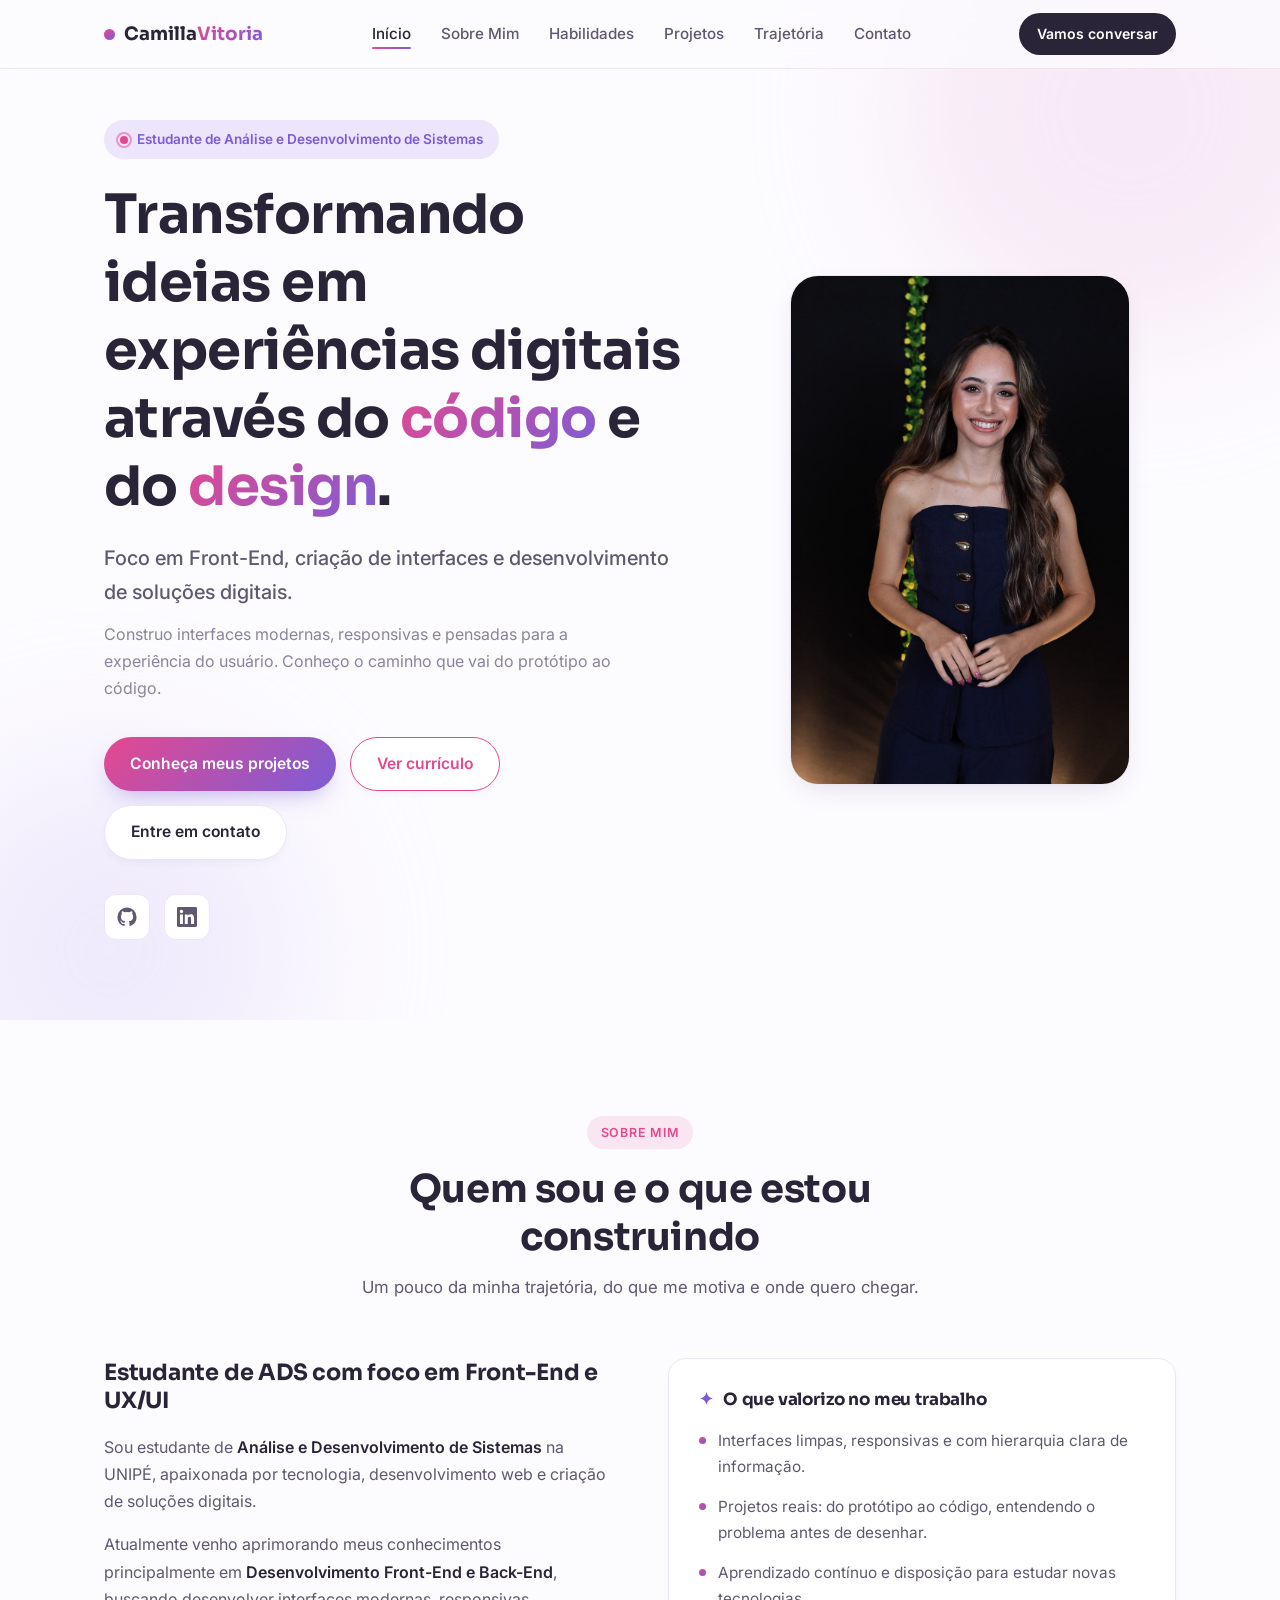
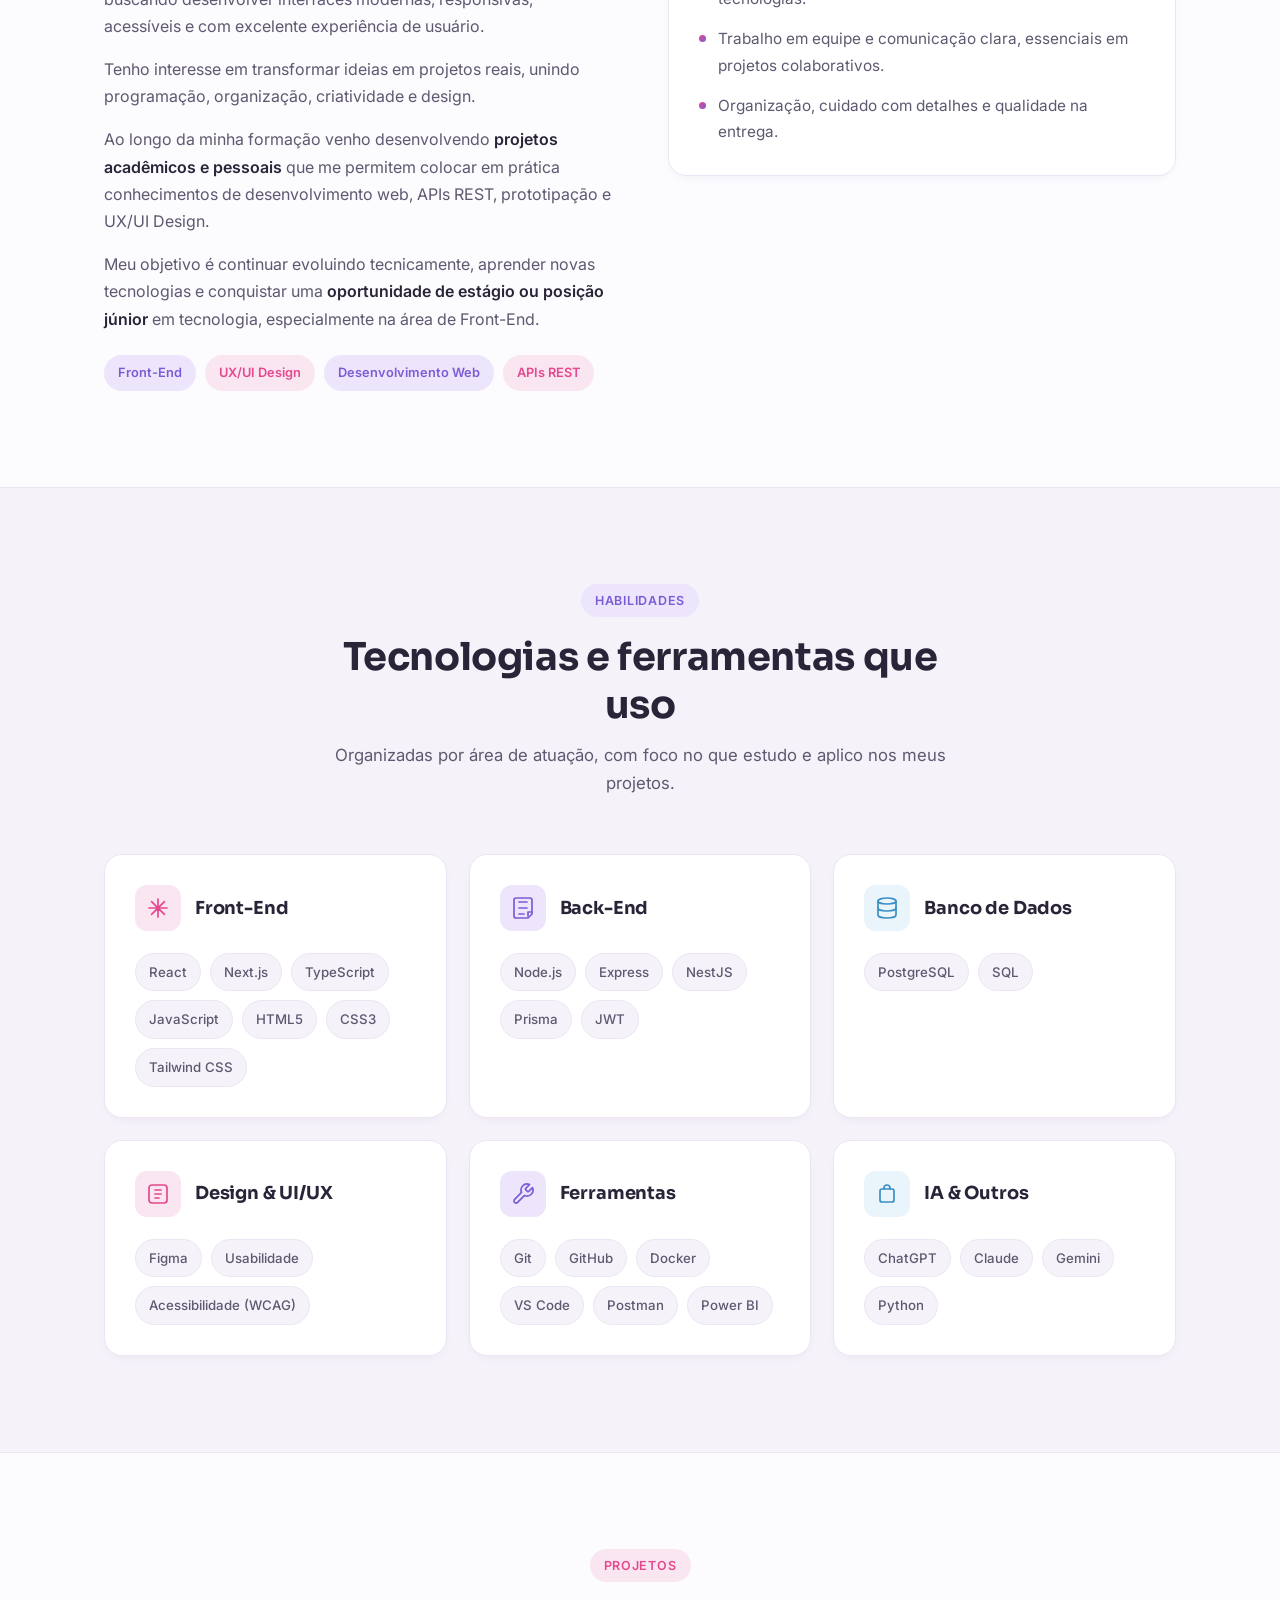
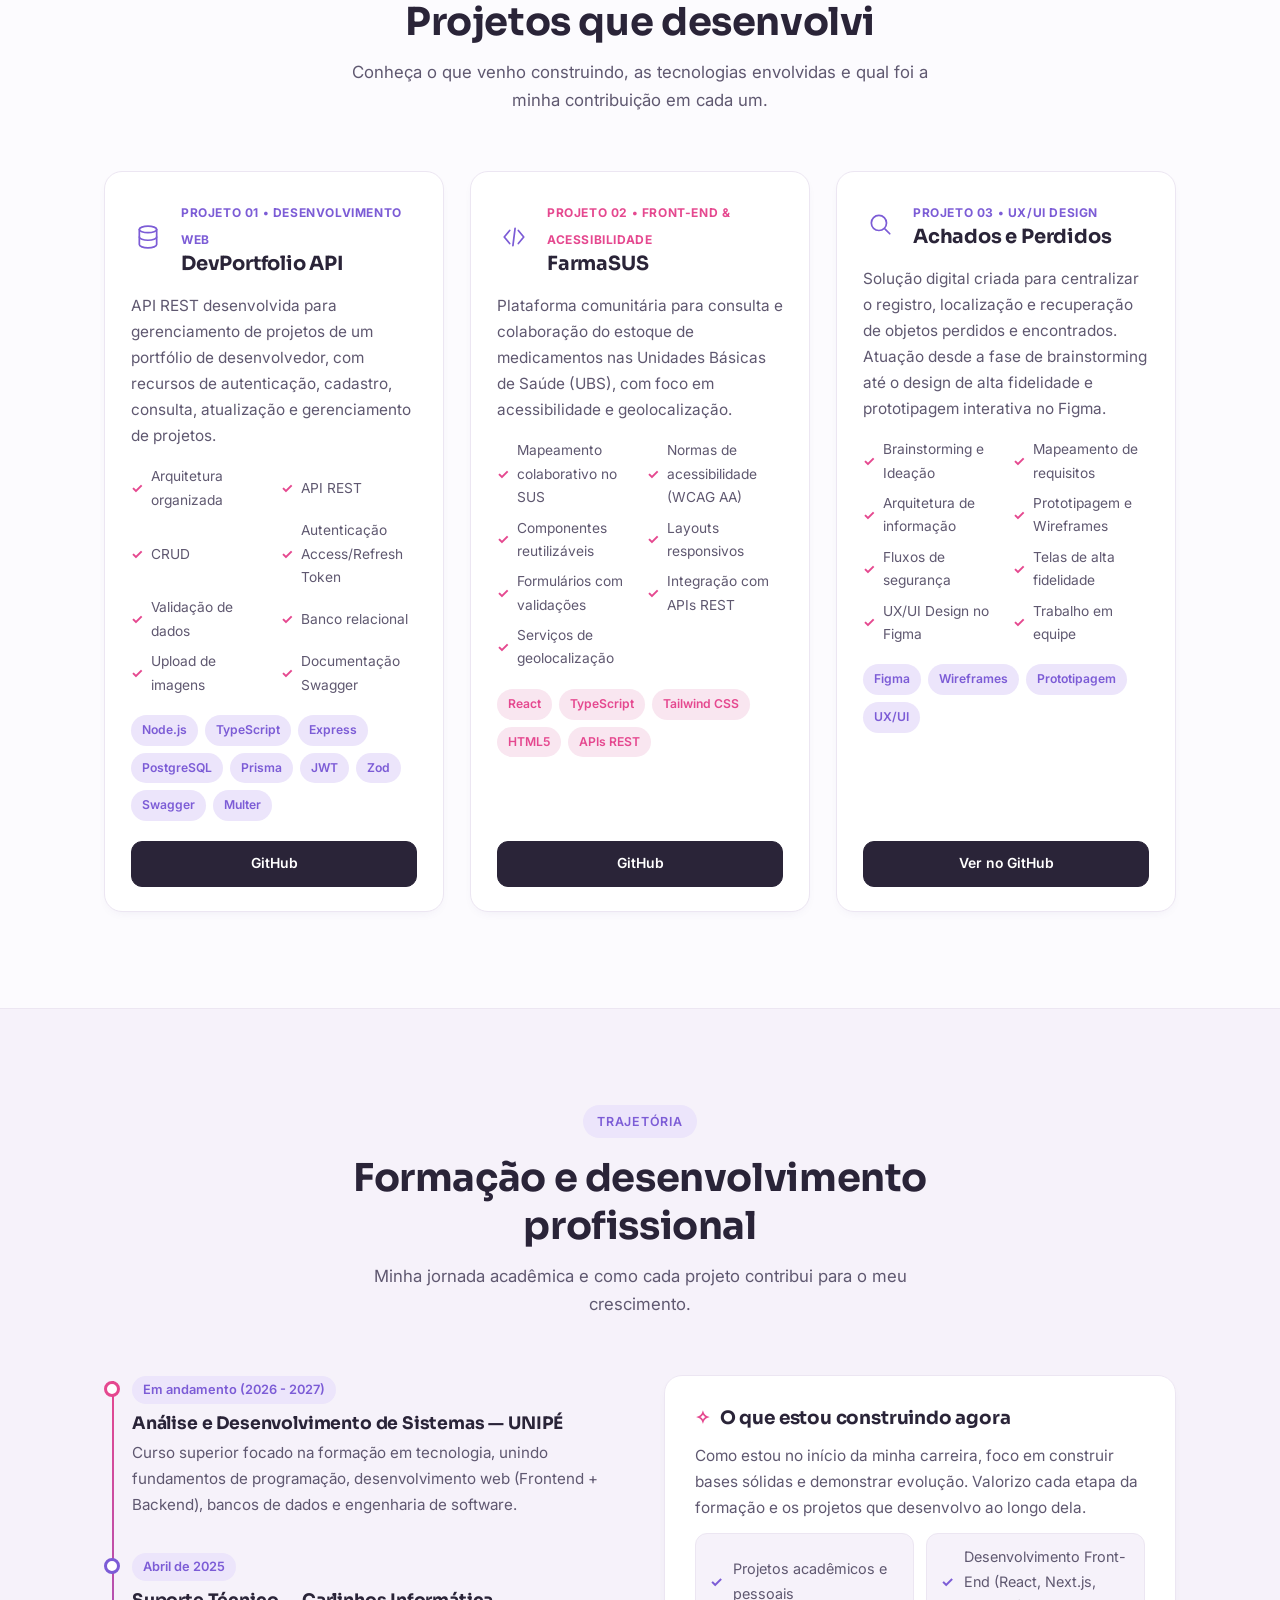
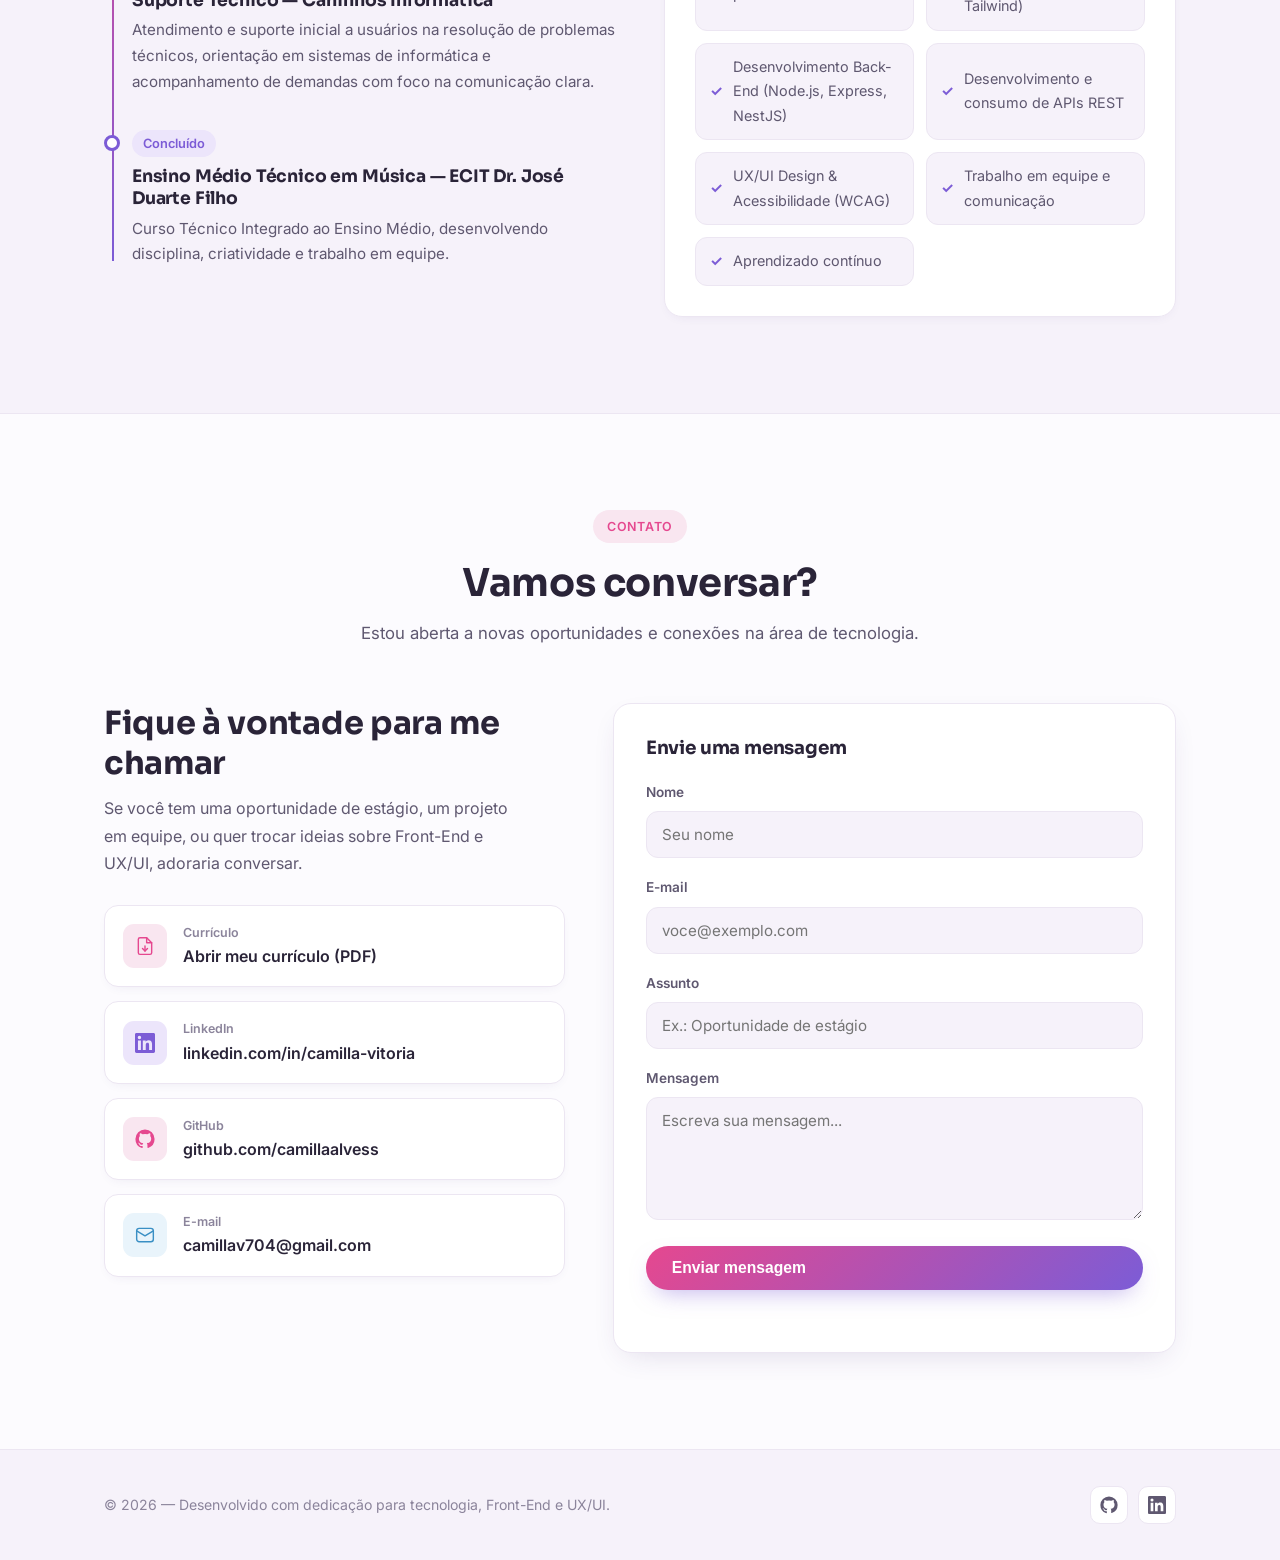
==== commit 093d8445: "Update index.html" ====
--- a/index.html
+++ b/index.html
@@ -3,7 +3,7 @@
 <head>
 <meta charset="UTF-8">
 <meta name="viewport" content="width=device-width, initial-scale=1.0">
-<title>Estudante de ADS | Front-End &amp; UX/UI</title>
+<title>camilla.tech</title>
 <meta name="description" content="Portfólio de estudante de Análise e Desenvolvimento de Sistemas com foco em desenvolvimento Front-End, web e UX/UI Design. Projetos, habilidades e trajetória.">
 <meta property="og:title" content="Estudante de ADS | Front-End &amp; UX/UI">
 <meta property="og:description" content="Portfólio com projetos de desenvolvimento web, Front-End e UX/UI Design.">
@@ -78,10 +78,10 @@
     <div class="about-grid">
       <div class="about-copy reveal">
         <h3>Estudante de ADS com foco em Front-End e UX/UI</h3>
-        <p>Sou estudante de <span class="em">Análise e Desenvolvimento de Sistemas</span>, apaixonada por tecnologia, desenvolvimento web e criação de soluções digitais.</p>
-        <p>Atualmente venho aprimorando meus conhecimentos principalmente em <span class="em">Desenvolvimento Front-End</span>, buscando desenvolver interfaces modernas, responsivas, funcionais e com boa experiência de usuário.</p>
+        <p>Sou estudante de <span class="em">Análise e Desenvolvimento de Sistemas</span> na UNIPÉ, apaixonada por tecnologia, desenvolvimento web e criação de soluções digitais.</p>
+        <p>Atualmente venho aprimorando meus conhecimentos principalmente em <span class="em">Desenvolvimento Front-End e Back-End</span>, buscando desenvolver interfaces modernas, responsivas, acessíveis e com excelente experiência de usuário.</p>
         <p>Tenho interesse em transformar ideias em projetos reais, unindo programação, organização, criatividade e design.</p>
-        <p>Ao longo da minha formação venho desenvolvendo <span class="em">projetos acadêmicos e pessoais</span> que me permitem colocar em prática conhecimentos de desenvolvimento web, APIs, prototipação e UX/UI Design.</p>
+        <p>Ao longo da minha formação venho desenvolvendo <span class="em">projetos acadêmicos e pessoais</span> que me permitem colocar em prática conhecimentos de desenvolvimento web, APIs REST, prototipação e UX/UI Design.</p>
         <p>Meu objetivo é continuar evoluindo tecnicamente, aprender novas tecnologias e conquistar uma <span class="em">oportunidade de estágio ou posição júnior</span> em tecnologia, especialmente na área de Front-End.</p>
         <div class="about-tags">
           <span class="tag">Front-End</span>
@@ -121,11 +121,13 @@
           <h3>Front-End</h3>
         </div>
         <div class="skill-badges">
+          <span class="badge">React</span>
+          <span class="badge">Next.js</span>
+          <span class="badge">TypeScript</span>
+          <span class="badge">JavaScript</span>
           <span class="badge">HTML5</span>
           <span class="badge">CSS3</span>
-          <span class="badge">JavaScript</span>
-          <span class="badge">TypeScript</span>
-          <span class="badge">React</span>
+          <span class="badge">Tailwind CSS</span>
         </div>
       </div>
       <div class="skill-card reveal">
@@ -138,7 +140,9 @@
         <div class="skill-badges">
           <span class="badge">Node.js</span>
           <span class="badge">Express</span>
+          <span class="badge">NestJS</span>
           <span class="badge">Prisma</span>
+          <span class="badge">JWT</span>
         </div>
       </div>
       <div class="skill-card reveal">
@@ -150,6 +154,7 @@
         </div>
         <div class="skill-badges">
           <span class="badge">PostgreSQL</span>
+          <span class="badge">SQL</span>
         </div>
       </div>
       <div class="skill-card reveal">
@@ -161,6 +166,8 @@
         </div>
         <div class="skill-badges">
           <span class="badge">Figma</span>
+          <span class="badge">Usabilidade</span>
+          <span class="badge">Acessibilidade (WCAG)</span>
         </div>
       </div>
       <div class="skill-card reveal">
@@ -173,9 +180,10 @@
         <div class="skill-badges">
           <span class="badge">Git</span>
           <span class="badge">GitHub</span>
+          <span class="badge">Docker</span>
           <span class="badge">VS Code</span>
-          <span class="badge">Insomnia</span>
-          <span class="badge">Swagger</span>
+          <span class="badge">Postman</span>
+          <span class="badge">Power BI</span>
         </div>
       </div>
       <div class="skill-card reveal">
@@ -183,12 +191,13 @@
           <span class="skill-ico i6">
             <svg width="24" height="24" viewBox="0 0 24 24" fill="none" stroke="currentColor" stroke-width="1.7" stroke-linecap="round" stroke-linejoin="round"><path d="M12 3a3 3 0 0 0-3 3v1H7a2 2 0 0 0-2 2v9a2 2 0 0 0 2 2h10a2 2 0 0 0 2-2V9a2 2 0 0 0-2-2h-2V6a3 3 0 0 0-3-3z"/><path d="M9 7h6"/></svg>
           </span>
-          <h3>IA</h3>
+          <h3>IA &amp; Outros</h3>
         </div>
         <div class="skill-badges">
           <span class="badge">ChatGPT</span>
           <span class="badge">Claude</span>
           <span class="badge">Gemini</span>
+          <span class="badge">Python</span>
         </div>
       </div>
     </div>
@@ -222,7 +231,7 @@
             <li><span class="ck">✓</span>Arquitetura organizada</li>
             <li><span class="ck">✓</span>API REST</li>
             <li><span class="ck">✓</span>CRUD</li>
-            <li><span class="ck">✓</span>Autenticação</li>
+            <li><span class="ck">✓</span>Autenticação Access/Refresh Token</li>
             <li><span class="ck">✓</span>Validação de dados</li>
             <li><span class="ck">✓</span>Banco relacional</li>
             <li><span class="ck">✓</span>Upload de imagens</li>
@@ -240,12 +249,12 @@
             <span class="chip">Multer</span>
           </div>
           <div class="project-links">
-            <a href="https://github.com/camillaalvess/devportfolio-api" class="plink primary" target="_blank" rel="noopener">GitHub</a>
+            <a href="https://github.com/camillaalves/devportfolio-api" class="plink primary" target="_blank" rel="noopener">GitHub</a>
           </div>
         </div>
       </article>
 
-      <!-- Projeto 02 -->
+      <!-- Projeto 02 (FarmaSUS) -->
       <article class="project reveal">
         <div class="project-body">
           <div class="project-head">
@@ -253,27 +262,29 @@
               <svg width="26" height="26" viewBox="0 0 24 24" fill="none" stroke="currentColor" stroke-width="1.6" stroke-linecap="round" stroke-linejoin="round"><path d="m8 6-5 6 5 6"/><path d="m16 6 5 6-5 6"/><path d="M13 4l-2 16"/></svg>
             </span>
             <div class="project-title">
-              <span class="project-cat">Projeto 02 • Front-End</span>
-              <h3>ScaleSync</h3>
-            </div>
-          </div>
-          <p class="project-desc">Projeto de desenvolvimento web criado com foco na construção de uma interface moderna, funcional e responsiva, utilizando tecnologias fundamentais do desenvolvimento Front-End.</p>
+              <span class="project-cat">Projeto 02 • Front-End &amp; Acessibilidade</span>
+              <h3>FarmaSUS</h3>
+            </div>
+          </div>
+          <p class="project-desc">Plataforma comunitária para consulta e colaboração do estoque de medicamentos nas Unidades Básicas de Saúde (UBS), com foco em acessibilidade e geolocalização.</p>
           <ul class="project-feats">
-            <li><span class="ck">✓</span>Desenvolvimento de interface</li>
-            <li><span class="ck">✓</span>Responsividade</li>
-            <li><span class="ck">✓</span>Organização visual</li>
-            <li><span class="ck">✓</span>Estrutura semântica</li>
-            <li><span class="ck">✓</span>Estilização</li>
-            <li><span class="ck">✓</span>Interatividade</li>
-            <li><span class="ck">✓</span>Experiência do usuário</li>
+            <li><span class="ck">✓</span>Mapeamento colaborativo no SUS</li>
+            <li><span class="ck">✓</span>Normas de acessibilidade (WCAG AA)</li>
+            <li><span class="ck">✓</span>Componentes reutilizáveis</li>
+            <li><span class="ck">✓</span>Layouts responsivos</li>
+            <li><span class="ck">✓</span>Formulários com validações</li>
+            <li><span class="ck">✓</span>Integração com APIs REST</li>
+            <li><span class="ck">✓</span>Serviços de geolocalização</li>
           </ul>
           <div class="chips">
-            <span class="chip pink">HTML</span>
-            <span class="chip pink">CSS</span>
-            <span class="chip pink">JavaScript</span>
+            <span class="chip pink">React</span>
+            <span class="chip pink">TypeScript</span>
+            <span class="chip pink">Tailwind CSS</span>
+            <span class="chip pink">HTML5</span>
+            <span class="chip pink">APIs REST</span>
           </div>
           <div class="project-links">
-            <a href="https://github.com/camillaalvess/scalesync-site" class="plink primary" target="_blank" rel="noopener">GitHub</a>
+            <a href="https://github.com/camillaalvess/FarmaSUS" class="plink primary" target="_blank" rel="noopener">GitHub</a>
           </div>
         </div>
       </article>
@@ -290,22 +301,21 @@
               <h3>Achados e Perdidos</h3>
             </div>
           </div>
-          <p class="project-desc">Projeto acadêmico desenvolvido em equipe para criação de uma solução digital voltada ao gerenciamento de objetos perdidos e encontrados. Participei do processo de brainstorming, prototipação e desenvolvimento das telas de alta fidelidade no Figma.</p>
+          <p class="project-desc">Solução digital criada para centralizar o registro, localização e recuperação de objetos perdidos e encontrados. Atuação desde a fase de brainstorming até o design de alta fidelidade e prototipagem interativa no Figma.</p>
           <ul class="project-feats">
-            <li><span class="ck">✓</span>Brainstorming</li>
-            <li><span class="ck">✓</span>Ideação</li>
-            <li><span class="ck">✓</span>Prototipação</li>
-            <li><span class="ck">✓</span>Wireframes</li>
-            <li><span class="ck">✓</span>Design de interfaces</li>
+            <li><span class="ck">✓</span>Brainstorming e Ideação</li>
+            <li><span class="ck">✓</span>Mapeamento de requisitos</li>
+            <li><span class="ck">✓</span>Arquitetura de informação</li>
+            <li><span class="ck">✓</span>Prototipagem e Wireframes</li>
+            <li><span class="ck">✓</span>Fluxos de segurança</li>
             <li><span class="ck">✓</span>Telas de alta fidelidade</li>
-            <li><span class="ck">✓</span>UX/UI Design</li>
-            <li><span class="ck">✓</span>Figma</li>
+            <li><span class="ck">✓</span>UX/UI Design no Figma</li>
             <li><span class="ck">✓</span>Trabalho em equipe</li>
           </ul>
           <div class="chips">
             <span class="chip">Figma</span>
             <span class="chip">Wireframes</span>
-            <span class="chip">Prototipação</span>
+            <span class="chip">Prototipagem</span>
             <span class="chip">UX/UI</span>
           </div>
           <div class="project-links">
@@ -329,32 +339,31 @@
     <div class="traj-grid">
       <div class="timeline reveal">
         <div class="tl-item">
-          <span class="tl-date">Formação</span>
-          <h4>Análise e Desenvolvimento de Sistemas</h4>
-          <p>Curso superior focado na formação em tecnologia, unindo fundamentos de programação, desenvolvimento web, bancos de dados e engenharia de software.</p>
+          <span class="tl-date">Em andamento (2026 - 2027)</span>
+          <h4>Análise e Desenvolvimento de Sistemas — UNIPÉ</h4>
+          <p>Curso superior focado na formação em tecnologia, unindo fundamentos de programação, desenvolvimento web (Frontend + Backend), bancos de dados e engenharia de software.</p>
         </div>
         <div class="tl-item">
-          <span class="tl-date">Em evolução</span>
-          <h4>Especialização em Front-End e UX/UI</h4>
-          <p>Dedicação de estudos voltada para interfaces modernas, responsivas e funcionais, sempre pensando na experiência do usuário.</p>
+          <span class="tl-date">Abril de 2025</span>
+          <h4>Suporte Técnico — Carlinhos Informática</h4>
+          <p>Atendimento e suporte inicial a usuários na resolução de problemas técnicos, orientação em sistemas de informática e acompanhamento de demandas com foco na comunicação clara.</p>
         </div>
         <div class="tl-item">
-          <span class="tl-date">Em evolução</span>
-          <h4>Projetos acadêmicos e pessoais</h4>
-          <p>Desenvolvimento de projetos reais que unem programação, design e trabalho em equipe, aplicando o que estudo na prática.</p>
+          <span class="tl-date">Concluído</span>
+          <h4>Ensino Médio Técnico em Música — ECIT Dr. José Duarte Filho</h4>
+          <p>Curso Técnico Integrado ao Ensino Médio, desenvolvendo disciplina, criatividade e trabalho em equipe.</p>
         </div>
       </div>
       <div class="traj-note reveal">
         <h4><span class="mi">✧</span> O que estou construindo agora</h4>
         <p>Como estou no início da minha carreira, foco em construir bases sólidas e demonstrar evolução. Valorizo cada etapa da formação e os projetos que desenvolvo ao longo dela.</p>
         <ul class="dev-list">
-          <li><span class="ck">✓</span>Projetos acadêmicos</li>
-          <li><span class="ck">✓</span>Projetos pessoais</li>
-          <li><span class="ck">✓</span>Desenvolvimento Front-End</li>
-          <li><span class="ck">✓</span>Estudos em programação</li>
-          <li><span class="ck">✓</span>UX/UI Design</li>
-          <li><span class="ck">✓</span>Desenvolvimento de APIs</li>
-          <li><span class="ck">✓</span>Trabalho em equipe</li>
+          <li><span class="ck">✓</span>Projetos acadêmicos e pessoais</li>
+          <li><span class="ck">✓</span>Desenvolvimento Front-End (React, Next.js, Tailwind)</li>
+          <li><span class="ck">✓</span>Desenvolvimento Back-End (Node.js, Express, NestJS)</li>
+          <li><span class="ck">✓</span>Desenvolvimento e consumo de APIs REST</li>
+          <li><span class="ck">✓</span>UX/UI Design &amp; Acessibilidade (WCAG)</li>
+          <li><span class="ck">✓</span>Trabalho em equipe e comunicação</li>
           <li><span class="ck">✓</span>Aprendizado contínuo</li>
         </ul>
       </div>
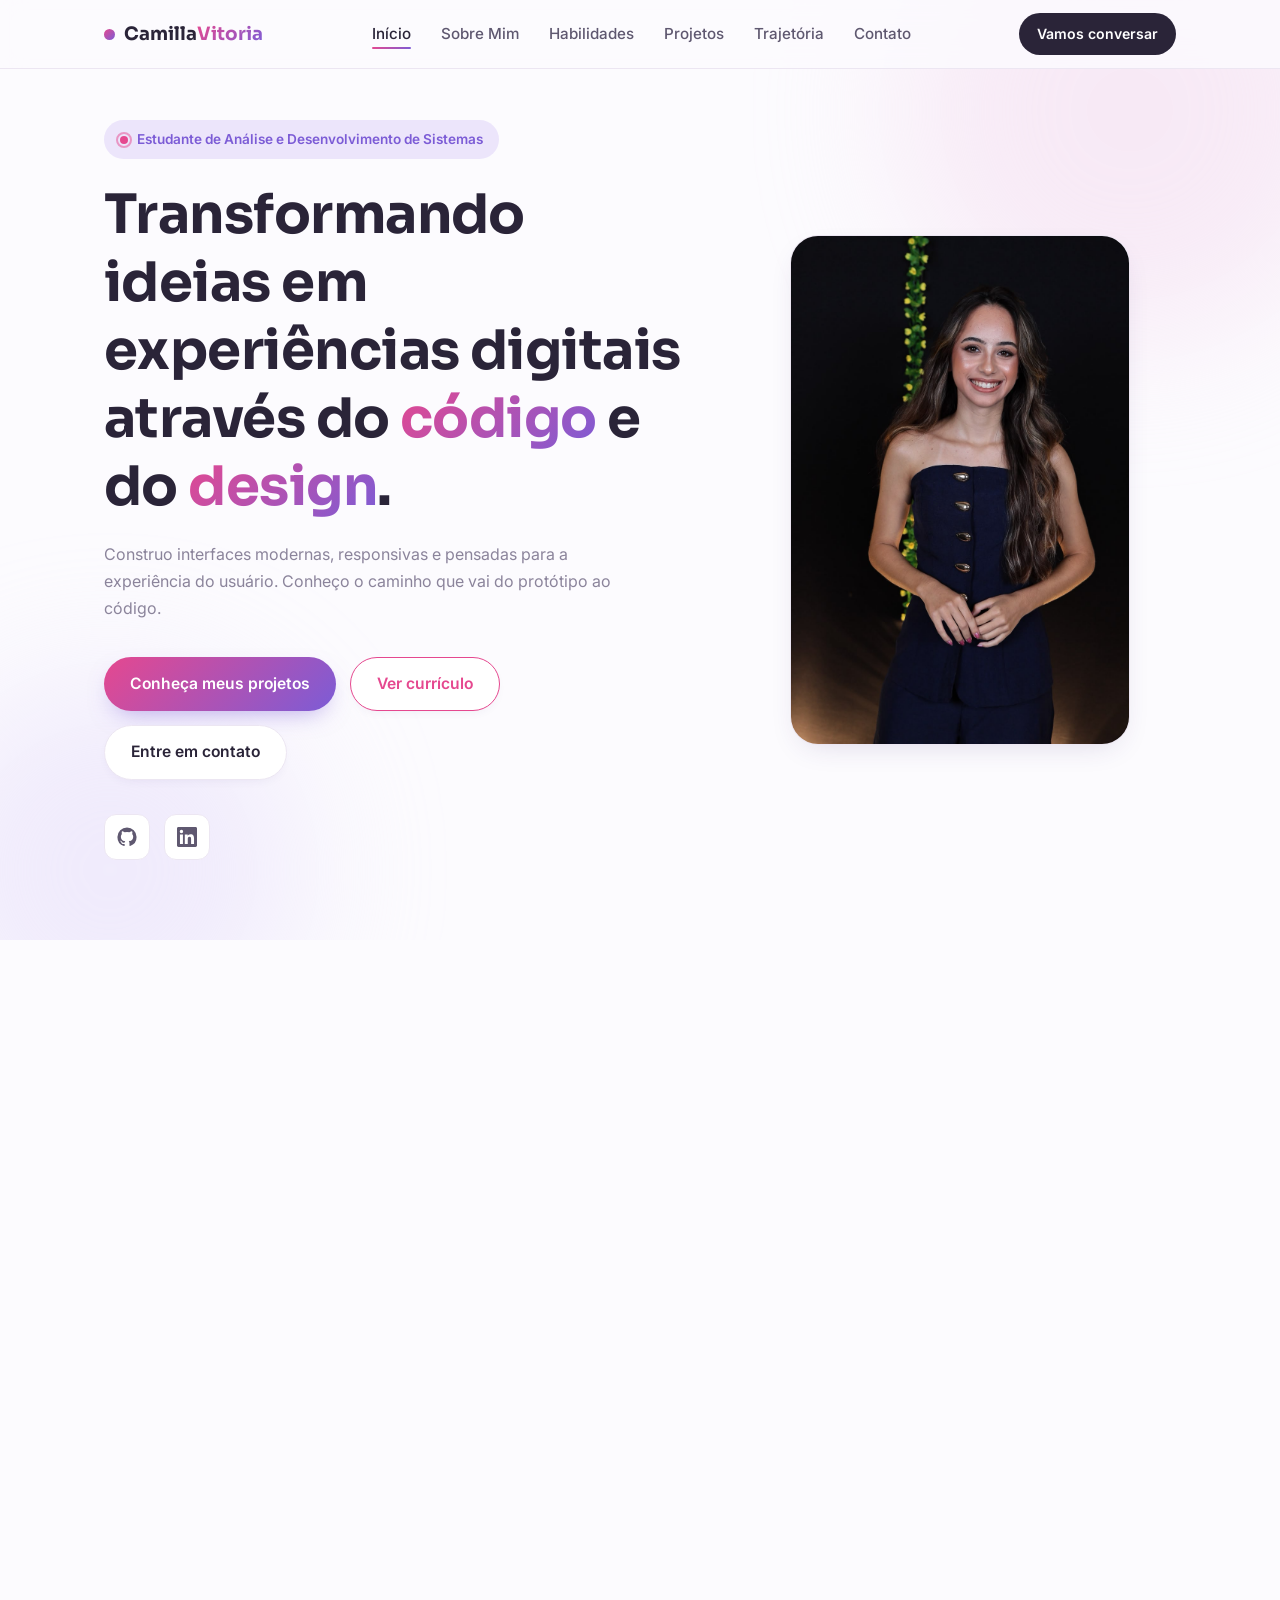
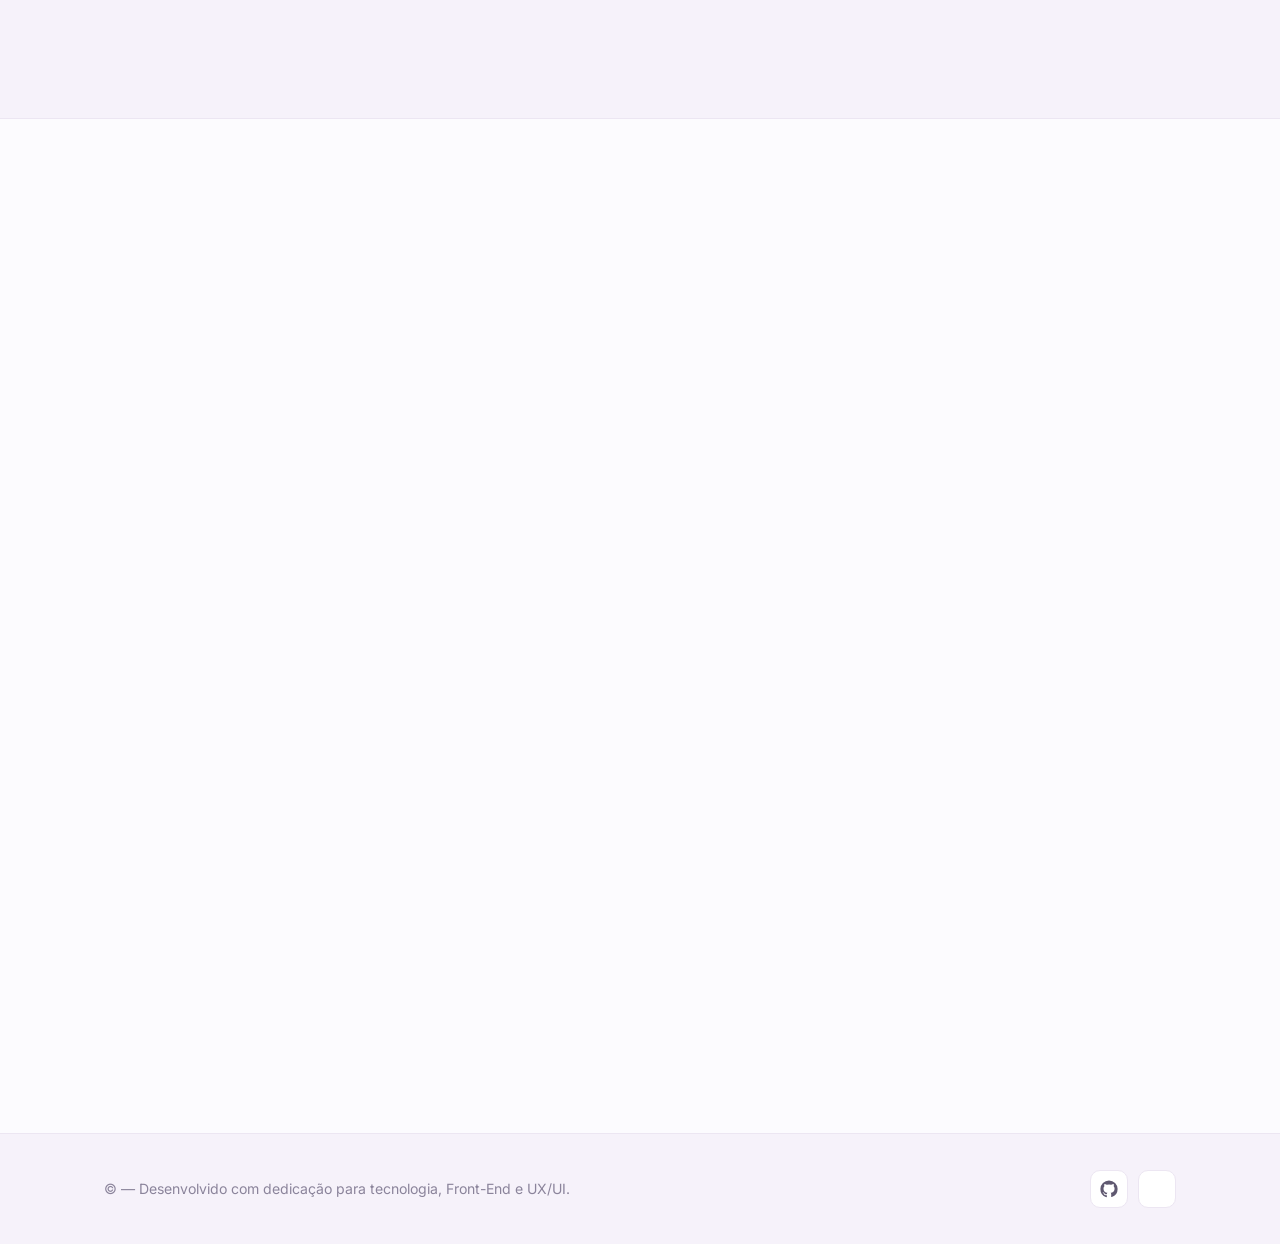
==== commit 2092f110: "Update index.html" ====
--- a/index.html
+++ b/index.html
@@ -35,417 +35,418 @@
   </div>
 </nav>
 
-<!-- HERO -->
-<header class="hero" id="inicio">
-  <div class="blob blob-1"></div>
-  <div class="blob blob-2"></div>
-  <div class="container hero-grid">
-    <div class="hero-copy">
-      <span class="hero-tag"><span class="pulse"></span>Estudante de Análise e Desenvolvimento de Sistemas</span>
-      <h1>Transformando ideias em experiências digitais através do <span class="hl">código</span> e do <span class="hl">design</span>.</h1>
-      <p class="hero-sub">Foco em Front-End, criação de interfaces e desenvolvimento de soluções digitais.</p>
-      <p class="hero-p">Construo interfaces modernas, responsivas e pensadas para a experiência do usuário. Conheço o caminho que vai do protótipo ao código.</p>
-      <div class="hero-actions">
-        <a href="#projetos" class="btn btn-primary">Conheça meus projetos</a>
-        <a href="src/assets/docs/curriculo.pdf" class="btn btn-curriculo" target="_blank" rel="noopener">Ver currículo</a>
-        <a href="#contato" class="btn btn-ghost">Entre em contato</a>
-      </div>
-      <div class="socials">
-        <a href="https://github.com/camillaalvess" aria-label="GitHub" target="_blank" rel="noopener">
-          <svg width="20" height="20" viewBox="0 0 24 24" fill="currentColor"><path d="M12 .5A11.5 11.5 0 0 0 .5 12a11.5 11.5 0 0 0 7.86 10.92c.58.1.79-.25.79-.56v-2c-3.2.7-3.87-1.54-3.87-1.54-.53-1.33-1.28-1.68-1.28-1.68-1.04-.71.08-.7.08-.7 1.15.08 1.76 1.19 1.76 1.19 1.03 1.75 2.69 1.25 3.34.95.1-.74.4-1.25.73-1.54-2.55-.29-5.23-1.28-5.23-5.68 0-1.26.45-2.28 1.19-3.09-.12-.29-.52-1.46.11-3.05 0 0 .97-.31 3.18 1.18a11 11 0 0 1 5.78 0c2.2-1.49 3.18-1.18 3.18-1.18.63 1.59.23 2.76.11 3.05.74.81 1.19 1.83 1.19 3.09 0 4.41-2.69 5.38-5.25 5.67.41.35.77 1.04.77 2.1v3.11c0 .31.21.67.8.56A11.5 11.5 0 0 0 23.5 12 11.5 11.5 0 0 0 12 .5Z"/></svg>
-        </a>
-        <a href="https://www.linkedin.com/in/camilla-vitoria/" aria-label="LinkedIn" target="_blank" rel="noopener">
-          <svg width="20" height="20" viewBox="0 0 24 24" fill="currentColor"><path d="M20.45 20.45h-3.55v-5.57c0-1.33-.03-3.04-1.85-3.04-1.85 0-2.14 1.45-2.14 2.94v5.67H9.36V9h3.41v1.56h.05c.47-.9 1.63-1.85 3.36-1.85 3.6 0 4.27 2.37 4.27 5.45v6.29zM5.34 7.43a2.06 2.06 0 1 1 0-4.12 2.06 2.06 0 0 1 0 4.12zM7.12 20.45H3.56V9h3.56v11.45zM22.22 0H1.77C.79 0 0 .77 0 1.72v20.55C0 23.23.79 24 1.77 24h20.45c.98 0 1.78-.77 1.78-1.73V1.72C24 .77 23.2 0 22.22 0z"/></svg>
-        </a>
-      </div>
-    </div>
-    <div class="hero-visual">
-      <div class="avatar-card">
-        <img src="src/assets/images/foto.png" alt="Foto de Camilla Vitoria" class="avatar-img">
-      </div>
-    </div>
-  </div>
-</header>
-
-<!-- SOBRE -->
-<section class="section" id="sobre">
-  <div class="container">
-    <div class="section-head reveal">
-      <span class="eyebrow pink">Sobre Mim</span>
-      <h2>Quem sou e o que estou construindo</h2>
-      <p>Um pouco da minha trajetória, do que me motiva e onde quero chegar.</p>
-    </div>
-    <div class="about-grid">
-      <div class="about-copy reveal">
-        <h3>Estudante de ADS com foco em Front-End e UX/UI</h3>
-        <p>Sou estudante de <span class="em">Análise e Desenvolvimento de Sistemas</span> na UNIPÉ, apaixonada por tecnologia, desenvolvimento web e criação de soluções digitais.</p>
-        <p>Atualmente venho aprimorando meus conhecimentos principalmente em <span class="em">Desenvolvimento Front-End e Back-End</span>, buscando desenvolver interfaces modernas, responsivas, acessíveis e com excelente experiência de usuário.</p>
-        <p>Tenho interesse em transformar ideias em projetos reais, unindo programação, organização, criatividade e design.</p>
-        <p>Ao longo da minha formação venho desenvolvendo <span class="em">projetos acadêmicos e pessoais</span> que me permitem colocar em prática conhecimentos de desenvolvimento web, APIs REST, prototipação e UX/UI Design.</p>
-        <p>Meu objetivo é continuar evoluindo tecnicamente, aprender novas tecnologias e conquistar uma <span class="em">oportunidade de estágio ou posição júnior</span> em tecnologia, especialmente na área de Front-End.</p>
-        <div class="about-tags">
-          <span class="tag">Front-End</span>
-          <span class="tag pink">UX/UI Design</span>
-          <span class="tag">Desenvolvimento Web</span>
-          <span class="tag pink">APIs REST</span>
-        </div>
-      </div>
-      <div class="about-card reveal">
-        <h4><span class="mi">✦</span> O que valorizo no meu trabalho</h4>
-        <ul class="about-list">
-          <li><span class="dot"></span>Interfaces limpas, responsivas e com hierarquia clara de informação.</li>
-          <li><span class="dot"></span>Projetos reais: do protótipo ao código, entendendo o problema antes de desenhar.</li>
-          <li><span class="dot"></span>Aprendizado contínuo e disposição para estudar novas tecnologias.</li>
-          <li><span class="dot"></span>Trabalho em equipe e comunicação clara, essenciais em projetos colaborativos.</li>
-          <li><span class="dot"></span>Organização, cuidado com detalhes e qualidade na entrega.</li>
-        </ul>
-      </div>
-    </div>
-  </div>
-</section>
-
-<!-- HABILIDADES -->
-<section class="section skills" id="habilidades">
-  <div class="container">
-    <div class="section-head reveal">
-      <span class="eyebrow">Habilidades</span>
-      <h2>Tecnologias e ferramentas que uso</h2>
-      <p>Organizadas por área de atuação, com foco no que estudo e aplico nos meus projetos.</p>
-    </div>
-    <div class="skills-grid">
-      <div class="skill-card reveal">
-        <div class="skill-top">
-          <span class="skill-ico i1">
-            <svg width="24" height="24" viewBox="0 0 24 24" fill="none" stroke="currentColor" stroke-width="1.7" stroke-linecap="round" stroke-linejoin="round"><path d="M12 3v18M3 12h18M5.6 5.6l12.8 12.8M18.4 5.6 5.6 18.4"/></svg>
-          </span>
-          <h3>Front-End</h3>
-        </div>
-        <div class="skill-badges">
-          <span class="badge">React</span>
-          <span class="badge">Next.js</span>
-          <span class="badge">TypeScript</span>
-          <span class="badge">JavaScript</span>
-          <span class="badge">HTML5</span>
-          <span class="badge">CSS3</span>
-          <span class="badge">Tailwind CSS</span>
-        </div>
-      </div>
-      <div class="skill-card reveal">
-        <div class="skill-top">
-          <span class="skill-ico i2">
-            <svg width="24" height="24" viewBox="0 0 24 24" fill="none" stroke="currentColor" stroke-width="1.7" stroke-linecap="round" stroke-linejoin="round"><path d="M8 6h8M8 12h8M8 18h5"/><path d="M3 4a2 2 0 0 1 2-2h14a2 2 0 0 1 2 2v14l-4 4H5a2 2 0 0 1-2-2z"/><path d="M17 20v-4h4"/></svg>
-          </span>
-          <h3>Back-End</h3>
-        </div>
-        <div class="skill-badges">
-          <span class="badge">Node.js</span>
-          <span class="badge">Express</span>
-          <span class="badge">NestJS</span>
-          <span class="badge">Prisma</span>
-          <span class="badge">JWT</span>
-        </div>
-      </div>
-      <div class="skill-card reveal">
-        <div class="skill-top">
-          <span class="skill-ico i3">
-            <svg width="24" height="24" viewBox="0 0 24 24" fill="none" stroke="currentColor" stroke-width="1.7" stroke-linecap="round" stroke-linejoin="round"><ellipse cx="12" cy="5" rx="9" ry="3"/><path d="M3 5v14c0 1.66 4 3 9 3s9-1.34 9-3V5"/><path d="M3 12c0 1.66 4 3 9 3s9-1.34 9-3"/></svg>
-          </span>
-          <h3>Banco de Dados</h3>
-        </div>
-        <div class="skill-badges">
-          <span class="badge">PostgreSQL</span>
-          <span class="badge">SQL</span>
-        </div>
-      </div>
-      <div class="skill-card reveal">
-        <div class="skill-top">
-          <span class="skill-ico i4">
-            <svg width="24" height="24" viewBox="0 0 24 24" fill="none" stroke="currentColor" stroke-width="1.7" stroke-linecap="round" stroke-linejoin="round"><rect x="3" y="3" width="18" height="18" rx="3"/><path d="M9 8h6M9 12h6M9 16h4"/></svg>
-          </span>
-          <h3>Design &amp; UI/UX</h3>
-        </div>
-        <div class="skill-badges">
-          <span class="badge">Figma</span>
-          <span class="badge">Usabilidade</span>
-          <span class="badge">Acessibilidade (WCAG)</span>
-        </div>
-      </div>
-      <div class="skill-card reveal">
-        <div class="skill-top">
-          <span class="skill-ico i5">
-            <svg width="24" height="24" viewBox="0 0 24 24" fill="none" stroke="currentColor" stroke-width="1.7" stroke-linecap="round" stroke-linejoin="round"><path d="M14.7 6.3a1 1 0 0 0 0 1.4l1.6 1.6a1 1 0 0 0 1.4 0l3.77-3.77a6 6 0 0 1-7.94 7.94l-6.91 6.91a2.12 2.12 0 0 1-3-3l6.91-6.91a6 6 0 0 1 7.94-7.94l-3.76 3.76z"/></svg>
-          </span>
-          <h3>Ferramentas</h3>
-        </div>
-        <div class="skill-badges">
-          <span class="badge">Git</span>
-          <span class="badge">GitHub</span>
-          <span class="badge">Docker</span>
-          <span class="badge">VS Code</span>
-          <span class="badge">Postman</span>
-          <span class="badge">Power BI</span>
-        </div>
-      </div>
-      <div class="skill-card reveal">
-        <div class="skill-top">
-          <span class="skill-ico i6">
-            <svg width="24" height="24" viewBox="0 0 24 24" fill="none" stroke="currentColor" stroke-width="1.7" stroke-linecap="round" stroke-linejoin="round"><path d="M12 3a3 3 0 0 0-3 3v1H7a2 2 0 0 0-2 2v9a2 2 0 0 0 2 2h10a2 2 0 0 0 2-2V9a2 2 0 0 0-2-2h-2V6a3 3 0 0 0-3-3z"/><path d="M9 7h6"/></svg>
-          </span>
-          <h3>IA &amp; Outros</h3>
-        </div>
-        <div class="skill-badges">
-          <span class="badge">ChatGPT</span>
-          <span class="badge">Claude</span>
-          <span class="badge">Gemini</span>
-          <span class="badge">Python</span>
-        </div>
-      </div>
-    </div>
-  </div>
-</section>
-
-<!-- PROJETOS -->
-<section class="section" id="projetos">
-  <div class="container">
-    <div class="section-head reveal">
-      <span class="eyebrow pink">Projetos</span>
-      <h2>Projetos que desenvolvi</h2>
-      <p>Conheça o que venho construindo, as tecnologias envolvidas e qual foi a minha contribuição em cada um.</p>
-    </div>
-    <div class="projects-grid">
-
-      <!-- Projeto 01 -->
-      <article class="project reveal">
-        <div class="project-body">
-          <div class="project-head">
-            <span class="project-ico" aria-hidden="true">
-              <svg width="26" height="26" viewBox="0 0 24 24" fill="none" stroke="currentColor" stroke-width="1.6" stroke-linecap="round" stroke-linejoin="round"><ellipse cx="12" cy="5" rx="8" ry="3"/><path d="M4 5v14c0 1.66 3.58 3 8 3s8-1.34 8-3V5"/><path d="M4 12c0 1.66 3.58 3 8 3s8-1.34 8-3"/></svg>
-            </span>
-            <div class="project-title">
-              <span class="project-cat purple">Projeto 01 • Desenvolvimento Web</span>
-              <h3>DevPortfolio API</h3>
-            </div>
-          </div>
-          <p class="project-desc">API REST desenvolvida para gerenciamento de projetos de um portfólio de desenvolvedor, com recursos de autenticação, cadastro, consulta, atualização e gerenciamento de projetos.</p>
-          <ul class="project-feats">
-            <li><span class="ck">✓</span>Arquitetura organizada</li>
-            <li><span class="ck">✓</span>API REST</li>
-            <li><span class="ck">✓</span>CRUD</li>
-            <li><span class="ck">✓</span>Autenticação Access/Refresh Token</li>
-            <li><span class="ck">✓</span>Validação de dados</li>
-            <li><span class="ck">✓</span>Banco relacional</li>
-            <li><span class="ck">✓</span>Upload de imagens</li>
-            <li><span class="ck">✓</span>Documentação Swagger</li>
+<!-- MAIN CONTENT -->
+<main>
+
+  <!-- HERO -->
+  <header class="hero" id="inicio">
+    <div class="blob blob-1"></div>
+    <div class="blob blob-2"></div>
+    <div class="container hero-grid">
+      <div class="hero-copy">
+        <span class="hero-tag"><span class="pulse"></span>Estudante de Análise e Desenvolvimento de Sistemas</span>
+        <h1>Transformando ideias em experiências digitais através do <span class="hl">código</span> e do <span class="hl">design</span>.</h1>
+        <p class="hero-p">Construo interfaces modernas, responsivas e pensadas para a experiência do usuário. Conheço o caminho que vai do protótipo ao código.</p>
+        <div class="hero-actions">
+          <a href="#projetos" class="btn btn-primary">Conheça meus projetos</a>
+          <a href="src/assets/docs/curriculo.pdf" class="btn btn-curriculo" target="_blank" rel="noopener">Ver currículo</a>
+          <a href="#contato" class="btn btn-ghost">Entre em contato</a>
+        </div>
+        <div class="socials">
+          <a href="https://github.com/camillaalvess" aria-label="GitHub" target="_blank" rel="noopener">
+            <svg width="20" height="20" viewBox="0 0 24 24" fill="currentColor"><path d="M12 .5A11.5 11.5 0 0 0 .5 12a11.5 11.5 0 0 0 7.86 10.92c.58.1.79-.25.79-.56v-2c-3.2.7-3.87-1.54-3.87-1.54-.53-1.33-1.28-1.68-1.28-1.68-1.04-.71.08-.7.08-.7 1.15.08 1.76 1.19 1.76 1.19 1.03 1.75 2.69 1.25 3.34.95.1-.74.4-1.25.73-1.54-2.55-.29-5.23-1.28-5.23-5.68 0-1.26.45-2.28 1.19-3.09-.12-.29-.52-1.46.11-3.05 0 0 .97-.31 3.18 1.18a11 11 0 0 1 5.78 0c2.2-1.49 3.18-1.18 3.18-1.18.63 1.59.23 2.76.11 3.05.74.81 1.19 1.83 1.19 3.09 0 4.41-2.69 5.38-5.25 5.67.41.35.77 1.04.77 2.1v3.11c0 .31.21.67.8.56A11.5 11.5 0 0 0 23.5 12 11.5 11.5 0 0 0 12 .5Z"/></svg>
+          </a>
+          <a href="https://www.linkedin.com/in/camilla-vitoria/" aria-label="LinkedIn" target="_blank" rel="noopener">
+            <svg width="20" height="20" viewBox="0 0 24 24" fill="currentColor"><path d="M20.45 20.45h-3.55v-5.57c0-1.33-.03-3.04-1.85-3.04-1.85 0-2.14 1.45-2.14 2.94v5.67H9.36V9h3.41v1.56h.05c.47-.9 1.63-1.85 3.36-1.85 3.6 0 4.27 2.37 4.27 5.45v6.29zM5.34 7.43a2.06 2.06 0 1 1 0-4.12 2.06 2.06 0 0 1 0 4.12zM7.12 20.45H3.56V9h3.56v11.45zM22.22 0H1.77C.79 0 0 .77 0 1.72v20.55C0 23.23.79 24 1.77 24h20.45c.98 0 1.78-.77 1.78-1.73V1.72C24 .77 23.2 0 22.22 0z"/></svg>
+          </a>
+        </div>
+      </div>
+      <div class="hero-visual">
+        <div class="avatar-card">
+          <img src="src/assets/images/foto.png" alt="Foto de Camilla Vitoria" class="avatar-img">
+        </div>
+      </div>
+    </div>
+  </header>
+
+  <!-- SOBRE -->
+  <section class="section" id="sobre">
+    <div class="container">
+      <div class="section-head reveal">
+        <span class="eyebrow pink">Sobre Mim</span>
+        <h2>Quem sou e o que estou construindo</h2>
+        <p>Um pouco da minha trajetória, do que me motiva e onde quero chegar.</p>
+      </div>
+      <div class="about-grid">
+        <div class="about-copy reveal">
+          <p>Oi, eu sou a Camilla! 💜</p>
+          <p>Uma girl apaixonada pela área tech, mas nem sempre foi assim... Antes de ingressar na tecnologia, eu tinha interesse em outro curso, mas a cada dia no desenvolvimento tenho mais certeza de que escolhi o caminho certo.</p>
+          <p>Para mim, a tecnologia é muito mais do que escrever códigos: é transformar ideias em soluções, enfrentar desafios e descobrir novas possibilidades.</p>
+          <p>Hoje, na graduação de Análise e Desenvolvimento de Sistemas, sigo aprendendo, desenvolvendo projetos e buscando evoluir como desenvolvedora, sempre com curiosidade, criatividade e vontade de fazer a diferença através da tecnologia.</p>
+          <div class="about-tags">
+            <span class="tag">Front-End</span>
+            <span class="tag pink">UX/UI Design</span>
+            <span class="tag">Desenvolvimento Web</span>
+            <span class="tag pink">APIs REST</span>
+          </div>
+        </div>
+        <div class="about-card reveal">
+          <h3><span class="mi">✦</span> O que valorizo no meu trabalho</h3>
+          <ul class="about-list">
+            <li><span class="dot"></span>Interfaces limpas, responsivas e com hierarquia clara de informação.</li>
+            <li><span class="dot"></span>Projetos reais: do protótipo ao código, entendendo o problema antes de desenhar.</li>
+            <li><span class="dot"></span>Aprendizado contínuo e disposição para estudar novas tecnologias.</li>
+            <li><span class="dot"></span>Trabalho em equipe e comunicação clara, essenciais em projetos colaborativos.</li>
+            <li><span class="dot"></span>Organização, cuidado com detalhes e qualidade na entrega.</li>
           </ul>
-          <div class="chips">
-            <span class="chip">Node.js</span>
-            <span class="chip">TypeScript</span>
-            <span class="chip">Express</span>
-            <span class="chip">PostgreSQL</span>
-            <span class="chip">Prisma</span>
-            <span class="chip">JWT</span>
-            <span class="chip">Zod</span>
-            <span class="chip">Swagger</span>
-            <span class="chip">Multer</span>
-          </div>
-          <div class="project-links">
-            <a href="https://github.com/camillaalves/devportfolio-api" class="plink primary" target="_blank" rel="noopener">GitHub</a>
-          </div>
-        </div>
-      </article>
-
-      <!-- Projeto 02 (FarmaSUS) -->
-      <article class="project reveal">
-        <div class="project-body">
-          <div class="project-head">
-            <span class="project-ico" aria-hidden="true">
-              <svg width="26" height="26" viewBox="0 0 24 24" fill="none" stroke="currentColor" stroke-width="1.6" stroke-linecap="round" stroke-linejoin="round"><path d="m8 6-5 6 5 6"/><path d="m16 6 5 6-5 6"/><path d="M13 4l-2 16"/></svg>
-            </span>
-            <div class="project-title">
-              <span class="project-cat">Projeto 02 • Front-End &amp; Acessibilidade</span>
-              <h3>FarmaSUS</h3>
-            </div>
-          </div>
-          <p class="project-desc">Plataforma comunitária para consulta e colaboração do estoque de medicamentos nas Unidades Básicas de Saúde (UBS), com foco em acessibilidade e geolocalização.</p>
-          <ul class="project-feats">
-            <li><span class="ck">✓</span>Mapeamento colaborativo no SUS</li>
-            <li><span class="ck">✓</span>Normas de acessibilidade (WCAG AA)</li>
-            <li><span class="ck">✓</span>Componentes reutilizáveis</li>
-            <li><span class="ck">✓</span>Layouts responsivos</li>
-            <li><span class="ck">✓</span>Formulários com validações</li>
-            <li><span class="ck">✓</span>Integração com APIs REST</li>
-            <li><span class="ck">✓</span>Serviços de geolocalização</li>
+        </div>
+      </div>
+    </div>
+  </section>
+
+  <!-- HABILIDADES -->
+  <section class="section skills" id="habilidades">
+    <div class="container">
+      <div class="section-head reveal">
+        <span class="eyebrow">Habilidades</span>
+        <h2>Tecnologias e ferramentas que uso</h2>
+        <p>Organizadas por área de atuação, com foco no que estudo e aplico nos meus projetos.</p>
+      </div>
+      <div class="skills-grid">
+        <div class="skill-card reveal">
+          <div class="skill-top">
+            <span class="skill-ico i1">
+              <svg width="24" height="24" viewBox="0 0 24 24" fill="none" stroke="currentColor" stroke-width="1.7" stroke-linecap="round" stroke-linejoin="round"><path d="M12 3v18M3 12h18M5.6 5.6l12.8 12.8M18.4 5.6 5.6 18.4"/></svg>
+            </span>
+            <h3>Front-End</h3>
+          </div>
+          <div class="skill-badges">
+            <span class="badge">React</span>
+            <span class="badge">Next.js</span>
+            <span class="badge">TypeScript</span>
+            <span class="badge">JavaScript</span>
+            <span class="badge">HTML5</span>
+            <span class="badge">CSS3</span>
+            <span class="badge">Tailwind CSS</span>
+          </div>
+        </div>
+        <div class="skill-card reveal">
+          <div class="skill-top">
+            <span class="skill-ico i2">
+              <svg width="24" height="24" viewBox="0 0 24 24" fill="none" stroke="currentColor" stroke-width="1.7" stroke-linecap="round" stroke-linejoin="round"><path d="M8 6h8M8 12h8M8 18h5"/><path d="M3 4a2 2 0 0 1 2-2h14a2 2 0 0 1 2 2v14l-4 4H5a2 2 0 0 1-2-2z"/><path d="M17 20v-4h4"/></svg>
+            </span>
+            <h3>Back-End</h3>
+          </div>
+          <div class="skill-badges">
+            <span class="badge">Node.js</span>
+            <span class="badge">Express</span>
+            <span class="badge">NestJS</span>
+            <span class="badge">Prisma</span>
+            <span class="badge">JWT</span>
+          </div>
+        </div>
+        <div class="skill-card reveal">
+          <div class="skill-top">
+            <span class="skill-ico i3">
+              <svg width="24" height="24" viewBox="0 0 24 24" fill="none" stroke="currentColor" stroke-width="1.7" stroke-linecap="round" stroke-linejoin="round"><ellipse cx="12" cy="5" rx="9" ry="3"/><path d="M3 5v14c0 1.66 4 3 9 3s9-1.34 9-3V5"/><path d="M3 12c0 1.66 4 3 9 3s9-1.34 9-3"/></svg>
+            </span>
+            <h3>Banco de Dados</h3>
+          </div>
+          <div class="skill-badges">
+            <span class="badge">PostgreSQL</span>
+            <span class="badge">SQL</span>
+          </div>
+        </div>
+        <div class="skill-card reveal">
+          <div class="skill-top">
+            <span class="skill-ico i4">
+              <svg width="24" height="24" viewBox="0 0 24 24" fill="none" stroke="currentColor" stroke-width="1.7" stroke-linecap="round" stroke-linejoin="round"><rect x="3" y="3" width="18" height="18" rx="3"/><path d="M9 8h6M9 12h6M9 16h4"/></svg>
+            </span>
+            <h3>Design &amp; UI/UX</h3>
+          </div>
+          <div class="skill-badges">
+            <span class="badge">Figma</span>
+            <span class="badge">Usabilidade</span>
+            <span class="badge">Acessibilidade (WCAG)</span>
+          </div>
+        </div>
+        <div class="skill-card reveal">
+          <div class="skill-top">
+            <span class="skill-ico i5">
+              <svg width="24" height="24" viewBox="0 0 24 24" fill="none" stroke="currentColor" stroke-width="1.7" stroke-linecap="round" stroke-linejoin="round"><path d="M14.7 6.3a1 1 0 0 0 0 1.4l1.6 1.6a1 1 0 0 0 1.4 0l3.77-3.77a6 6 0 0 1-7.94 7.94l-6.91 6.91a2.12 2.12 0 0 1-3-3l6.91-6.91a6 6 0 0 1 7.94-7.94l-3.76 3.76z"/></svg>
+            </span>
+            <h3>Ferramentas</h3>
+          </div>
+          <div class="skill-badges">
+            <span class="badge">Git</span>
+            <span class="badge">GitHub</span>
+            <span class="badge">Docker</span>
+            <span class="badge">VS Code</span>
+            <span class="badge">Postman</span>
+            <span class="badge">Power BI</span>
+          </div>
+        </div>
+        <div class="skill-card reveal">
+          <div class="skill-top">
+            <span class="skill-ico i6">
+              <svg width="24" height="24" viewBox="0 0 24 24" fill="none" stroke="currentColor" stroke-width="1.7" stroke-linecap="round" stroke-linejoin="round"><path d="M12 3a3 3 0 0 0-3 3v1H7a2 2 0 0 0-2 2v9a2 2 0 0 0 2 2h10a2 2 0 0 0 2-2V9a2 2 0 0 0-2-2h-2V6a3 3 0 0 0-3-3z"/><path d="M9 7h6"/></svg>
+            </span>
+            <h3>IA &amp; Outros</h3>
+          </div>
+          <div class="skill-badges">
+            <span class="badge">ChatGPT</span>
+            <span class="badge">Claude</span>
+            <span class="badge">Gemini</span>
+          </div>
+        </div>
+      </div>
+    </div>
+  </section>
+
+  <!-- PROJETOS -->
+  <section class="section" id="projetos">
+    <div class="container">
+      <div class="section-head reveal">
+        <span class="eyebrow pink">Projetos</span>
+        <h2>Projetos que desenvolvi</h2>
+        <p>Conheça o que venho construindo, as tecnologias envolvidas e qual foi a minha contribuição em cada um.</p>
+      </div>
+      <div class="projects-grid">
+
+        <!-- Projeto 01 -->
+        <article class="project reveal">
+          <div class="project-body">
+            <div class="project-head">
+              <span class="project-ico" aria-hidden="true">
+                <svg width="26" height="26" viewBox="0 0 24 24" fill="none" stroke="currentColor" stroke-width="1.6" stroke-linecap="round" stroke-linejoin="round"><ellipse cx="12" cy="5" rx="8" ry="3"/><path d="M4 5v14c0 1.66 3.58 3 8 3s8-1.34 8-3V5"/><path d="M4 12c0 1.66 3.58 3 8 3s8-1.34 8-3"/></svg>
+              </span>
+              <div class="project-title">
+                <span class="project-cat purple">Projeto 01 • Desenvolvimento Web</span>
+                <h3>DevPortfolio API</h3>
+              </div>
+            </div>
+            <p class="project-desc">API REST desenvolvida para gerenciamento de projetos de um portfólio de desenvolvedor, com recursos de autenticação, cadastro, consulta, atualização e gerenciamento de projetos.</p>
+            <ul class="project-feats">
+              <li><span class="ck">✓</span>Arquitetura organizada</li>
+              <li><span class="ck">✓</span>API REST</li>
+              <li><span class="ck">✓</span>CRUD</li>
+              <li><span class="ck">✓</span>Autenticação Access/Refresh Token</li>
+              <li><span class="ck">✓</span>Validação de dados</li>
+              <li><span class="ck">✓</span>Banco relacional</li>
+              <li><span class="ck">✓</span>Upload de imagens</li>
+              <li><span class="ck">✓</span>Documentação Swagger</li>
+            </ul>
+            <div class="chips">
+              <span class="chip">Node.js</span>
+              <span class="chip">TypeScript</span>
+              <span class="chip">Express</span>
+              <span class="chip">PostgreSQL</span>
+              <span class="chip">Prisma</span>
+              <span class="chip">JWT</span>
+              <span class="chip">Zod</span>
+              <span class="chip">Swagger</span>
+              <span class="chip">Multer</span>
+            </div>
+            <div class="project-links">
+              <a href="https://github.com/camillaalves/devportfolio-api" class="plink primary" target="_blank" rel="noopener">GitHub</a>
+            </div>
+          </div>
+        </article>
+
+        <!-- Projeto 02 (FarmaSUS) -->
+        <article class="project reveal">
+          <div class="project-body">
+            <div class="project-head">
+              <span class="project-ico" aria-hidden="true">
+                <svg width="26" height="26" viewBox="0 0 24 24" fill="none" stroke="currentColor" stroke-width="1.6" stroke-linecap="round" stroke-linejoin="round"><path d="m8 6-5 6 5 6"/><path d="m16 6 5 6-5 6"/><path d="M13 4l-2 16"/></svg>
+              </span>
+              <div class="project-title">
+                <span class="project-cat">Projeto 02 • Front-End &amp; Acessibilidade</span>
+                <h3>FarmaSUS</h3>
+              </div>
+            </div>
+            <p class="project-desc">Plataforma comunitária para consulta e colaboração do estoque de medicamentos nas Unidades Básicas de Saúde (UBS), com foco em acessibilidade e geolocalização.</p>
+            <ul class="project-feats">
+              <li><span class="ck">✓</span>Mapeamento colaborativo no SUS</li>
+              <li><span class="ck">✓</span>Normas de acessibilidade (WCAG AA)</li>
+              <li><span class="ck">✓</span>Componentes reutilizáveis</li>
+              <li><span class="ck">✓</span>Layouts responsivos</li>
+              <li><span class="ck">✓</span>Formulários com validações</li>
+              <li><span class="ck">✓</span>Integração com APIs REST</li>
+              <li><span class="ck">✓</span>Serviços de geolocalização</li>
+            </ul>
+            <div class="chips">
+              <span class="chip pink">React</span>
+              <span class="chip pink">TypeScript</span>
+              <span class="chip pink">Tailwind CSS</span>
+              <span class="chip pink">HTML5</span>
+              <span class="chip pink">APIs REST</span>
+            </div>
+            <div class="project-links">
+              <a href="https://github.com/camillaalvess/FarmaSUS" class="plink primary" target="_blank" rel="noopener">GitHub</a>
+            </div>
+          </div>
+        </article>
+
+        <!-- Projeto 03 -->
+        <article class="project reveal">
+          <div class="project-body">
+            <div class="project-head">
+              <span class="project-ico" aria-hidden="true">
+                <svg width="26" height="26" viewBox="0 0 24 24" fill="none" stroke="currentColor" stroke-width="1.6" stroke-linecap="round" stroke-linejoin="round"><circle cx="11" cy="11" r="7"/><path d="m21 21-4.3-4.3"/></svg>
+              </span>
+              <div class="project-title">
+                <span class="project-cat purple">Projeto 03 • UX/UI Design</span>
+                <h3>Achados e Perdidos</h3>
+              </div>
+            </div>
+            <p class="project-desc">Solução digital criada para centralizar o registro, localização e recuperação de objetos perdidos e encontrados. Atuação desde a fase de brainstorming até o design de alta fidelidade e prototipagem interativa no Figma.</p>
+            <ul class="project-feats">
+              <li><span class="ck">✓</span>Brainstorming e Ideação</li>
+              <li><span class="ck">✓</span>Mapeamento de requisitos</li>
+              <li><span class="ck">✓</span>Arquitetura de informação</li>
+              <li><span class="ck">✓</span>Prototipagem e Wireframes</li>
+              <li><span class="ck">✓</span>Fluxos de segurança</li>
+              <li><span class="ck">✓</span>Telas de alta fidelidade</li>
+              <li><span class="ck">✓</span>UX/UI Design no Figma</li>
+              <li><span class="ck">✓</span>Trabalho em equipe</li>
+            </ul>
+            <div class="chips">
+              <span class="chip">Figma</span>
+              <span class="chip">Wireframes</span>
+              <span class="chip">Prototipagem</span>
+              <span class="chip">UX/UI</span>
+            </div>
+            <div class="project-links">
+              <a href="https://github.com/camillaalvess/achados-perdidos" class="plink primary" target="_blank" rel="noopener">Ver no GitHub</a>
+            </div>
+          </div>
+        </article>
+
+      </div>
+    </div>
+  </section>
+
+  <!-- TRAJETÓRIA -->
+  <section class="section trajectory" id="trajetoria">
+    <div class="container">
+      <div class="section-head reveal">
+        <span class="eyebrow">Trajetória</span>
+        <h2>Formação e desenvolvimento profissional</h2>
+        <p>Minha jornada acadêmica e como cada projeto contribui para o meu crescimento.</p>
+      </div>
+      <div class="traj-grid">
+        <div class="timeline reveal">
+          <div class="tl-item">
+            <span class="tl-date">Em andamento (2026 - 2027)</span>
+            <h3>Análise e Desenvolvimento de Sistemas — UNIPÉ</h3>
+            <p>Curso superior focado na formação em tecnologia, unindo fundamentos de programação, desenvolvimento web, bancos de dados e engenharia de software.</p>
+          </div>
+          <div class="tl-item">
+            <span class="tl-date">Abril de 2025</span>
+            <h3>Suporte Técnico — Carlinhos Informática</h3>
+            <p>Atendimento e suporte inicial a usuários na resolução de problemas técnicos, orientação em sistemas de informática e acompanhamento de demandas com foco na comunicação clara.</p>
+          </div>
+          <div class="tl-item">
+            <span class="tl-date">Concluído</span>
+            <h3>Ensino Médio Técnico em Música — ECIT Dr. José Duarte Filho</h3>
+            <p>Curso Técnico Integrado ao Ensino Médio, desenvolvendo disciplina, criatividade e trabalho em equipe.</p>
+          </div>
+        </div>
+        <div class="traj-note reveal">
+          <h3><span class="mi">✧</span> O que estou construindo agora</h3>
+          <p>Como estou evoluindo da minha carreira, foco em construir bases sólidas e demonstrar evolução. Valorizo cada etapa da formação e os projetos que desenvolvo ao longo dela.</p>
+          <ul class="dev-list">
+            <li><span class="ck">✓</span>Projetos acadêmicos e pessoais</li>
+            <li><span class="ck">✓</span>Desenvolvimento Front-End (React, Next.js, Tailwind)</li>
+            <li><span class="ck">✓</span>Desenvolvimento Back-End (Node.js, Express, NestJS)</li>
+            <li><span class="ck">✓</span>Desenvolvimento e consumo de APIs REST</li>
+            <li><span class="ck">✓</span>UX/UI Design &amp; Acessibilidade (WCAG)</li>
+            <li><span class="ck">✓</span>Trabalho em equipe e comunicação</li>
+            <li><span class="ck">✓</span>Aprendizado contínuo</li>
           </ul>
-          <div class="chips">
-            <span class="chip pink">React</span>
-            <span class="chip pink">TypeScript</span>
-            <span class="chip pink">Tailwind CSS</span>
-            <span class="chip pink">HTML5</span>
-            <span class="chip pink">APIs REST</span>
-          </div>
-          <div class="project-links">
-            <a href="https://github.com/camillaalvess/FarmaSUS" class="plink primary" target="_blank" rel="noopener">GitHub</a>
-          </div>
-        </div>
-      </article>
-
-      <!-- Projeto 03 -->
-      <article class="project reveal">
-        <div class="project-body">
-          <div class="project-head">
-            <span class="project-ico" aria-hidden="true">
-              <svg width="26" height="26" viewBox="0 0 24 24" fill="none" stroke="currentColor" stroke-width="1.6" stroke-linecap="round" stroke-linejoin="round"><circle cx="11" cy="11" r="7"/><path d="m21 21-4.3-4.3"/></svg>
-            </span>
-            <div class="project-title">
-              <span class="project-cat purple">Projeto 03 • UX/UI Design</span>
-              <h3>Achados e Perdidos</h3>
-            </div>
-          </div>
-          <p class="project-desc">Solução digital criada para centralizar o registro, localização e recuperação de objetos perdidos e encontrados. Atuação desde a fase de brainstorming até o design de alta fidelidade e prototipagem interativa no Figma.</p>
-          <ul class="project-feats">
-            <li><span class="ck">✓</span>Brainstorming e Ideação</li>
-            <li><span class="ck">✓</span>Mapeamento de requisitos</li>
-            <li><span class="ck">✓</span>Arquitetura de informação</li>
-            <li><span class="ck">✓</span>Prototipagem e Wireframes</li>
-            <li><span class="ck">✓</span>Fluxos de segurança</li>
-            <li><span class="ck">✓</span>Telas de alta fidelidade</li>
-            <li><span class="ck">✓</span>UX/UI Design no Figma</li>
-            <li><span class="ck">✓</span>Trabalho em equipe</li>
-          </ul>
-          <div class="chips">
-            <span class="chip">Figma</span>
-            <span class="chip">Wireframes</span>
-            <span class="chip">Prototipagem</span>
-            <span class="chip">UX/UI</span>
-          </div>
-          <div class="project-links">
-            <a href="https://github.com/camillaalvess/achados-perdidos" class="plink primary" target="_blank" rel="noopener">Ver no GitHub</a>
-          </div>
-        </div>
-      </article>
-
-    </div>
-  </div>
-</section>
-
-<!-- TRAJETÓRIA -->
-<section class="section trajectory" id="trajetoria">
-  <div class="container">
-    <div class="section-head reveal">
-      <span class="eyebrow">Trajetória</span>
-      <h2>Formação e desenvolvimento profissional</h2>
-      <p>Minha jornada acadêmica e como cada projeto contribui para o meu crescimento.</p>
-    </div>
-    <div class="traj-grid">
-      <div class="timeline reveal">
-        <div class="tl-item">
-          <span class="tl-date">Em andamento (2026 - 2027)</span>
-          <h4>Análise e Desenvolvimento de Sistemas — UNIPÉ</h4>
-          <p>Curso superior focado na formação em tecnologia, unindo fundamentos de programação, desenvolvimento web (Frontend + Backend), bancos de dados e engenharia de software.</p>
-        </div>
-        <div class="tl-item">
-          <span class="tl-date">Abril de 2025</span>
-          <h4>Suporte Técnico — Carlinhos Informática</h4>
-          <p>Atendimento e suporte inicial a usuários na resolução de problemas técnicos, orientação em sistemas de informática e acompanhamento de demandas com foco na comunicação clara.</p>
-        </div>
-        <div class="tl-item">
-          <span class="tl-date">Concluído</span>
-          <h4>Ensino Médio Técnico em Música — ECIT Dr. José Duarte Filho</h4>
-          <p>Curso Técnico Integrado ao Ensino Médio, desenvolvendo disciplina, criatividade e trabalho em equipe.</p>
-        </div>
-      </div>
-      <div class="traj-note reveal">
-        <h4><span class="mi">✧</span> O que estou construindo agora</h4>
-        <p>Como estou no início da minha carreira, foco em construir bases sólidas e demonstrar evolução. Valorizo cada etapa da formação e os projetos que desenvolvo ao longo dela.</p>
-        <ul class="dev-list">
-          <li><span class="ck">✓</span>Projetos acadêmicos e pessoais</li>
-          <li><span class="ck">✓</span>Desenvolvimento Front-End (React, Next.js, Tailwind)</li>
-          <li><span class="ck">✓</span>Desenvolvimento Back-End (Node.js, Express, NestJS)</li>
-          <li><span class="ck">✓</span>Desenvolvimento e consumo de APIs REST</li>
-          <li><span class="ck">✓</span>UX/UI Design &amp; Acessibilidade (WCAG)</li>
-          <li><span class="ck">✓</span>Trabalho em equipe e comunicação</li>
-          <li><span class="ck">✓</span>Aprendizado contínuo</li>
-        </ul>
-      </div>
-    </div>
-  </div>
-</section>
-
-<!-- CONTATO -->
-<section class="section" id="contato">
-  <div class="container">
-    <div class="section-head reveal">
-      <span class="eyebrow pink">Contato</span>
-      <h2>Vamos conversar?</h2>
-      <p>Estou aberta a novas oportunidades e conexões na área de tecnologia.</p>
-    </div>
-    <div class="contact-grid">
-      <div class="contact-info reveal">
-        <h3>Fique à vontade para me chamar</h3>
-        <p>Se você tem uma oportunidade de estágio, um projeto em equipe, ou quer trocar ideias sobre Front-End e UX/UI, adoraria conversar.</p>
-        <div class="contact-channels">
-          <a href="src/assets/docs/curriculo.pdf" class="c-channel c-resume" target="_blank" rel="noopener">
-            <span class="c-ico m4">
-              <svg width="20" height="20" viewBox="0 0 24 24" fill="none" stroke="currentColor" stroke-width="1.7" stroke-linecap="round" stroke-linejoin="round"><path d="M14 2H6a2 2 0 0 0-2 2v16a2 2 0 0 0 2 2h12a2 2 0 0 0 2-2V8z"/><path d="M14 2v6h6"/><path d="M12 18v-6"/><path d="m9 15 3 3 3-3"/></svg>
-            </span>
-            <div>
-              <div class="lbl">Currículo</div>
-              <div class="val">Abrir meu currículo (PDF)</div>
-            </div>
-          </a>
-          <a href="https://www.linkedin.com/in/camilla-vitoria/" class="c-channel" target="_blank" rel="noopener">
-            <span class="c-ico m1">
-              <svg width="20" height="20" viewBox="0 0 24 24" fill="currentColor"><path d="M20.45 20.45h-3.55v-5.57c0-1.33-.03-3.04-1.85-3.04-1.85 0-2.14 1.45-2.14 2.94v5.67H9.36V9h3.41v1.56h.05c.47-.9 1.63-1.85 3.36-1.85 3.6 0 4.27 2.37 4.27 5.45v6.29zM5.34 7.43a2.06 2.06 0 1 1 0-4.12 2.06 2.06 0 0 1 0 4.12zM7.12 20.45H3.56V9h3.56v11.45zM22.22 0H1.77C.79 0 0 .77 0 1.72v20.55C0 23.23.79 24 1.77 24h20.45c.98 0 1.78-.77 1.78-1.73V1.72C24 .77 23.2 0 22.22 0z"/></svg>
-            </span>
-            <div>
-              <div class="lbl">LinkedIn</div>
-              <div class="val">linkedin.com/in/camilla-vitoria</div>
-            </div>
-          </a>
-          <a href="https://github.com/camillaalvess" class="c-channel" target="_blank" rel="noopener">
-            <span class="c-ico m2">
-              <svg width="20" height="20" viewBox="0 0 24 24" fill="currentColor"><path d="M12 .5A11.5 11.5 0 0 0 .5 12a11.5 11.5 0 0 0 7.86 10.92c.58.1.79-.25.79-.56v-2c-3.2.7-3.87-1.54-3.87-1.54-.53-1.33-1.28-1.68-1.28-1.68-1.04-.71.08-.7.08-.7 1.15.08 1.76 1.19 1.76 1.19 1.03 1.75 2.69 1.25 3.34.95.1-.74.4-1.25.73-1.54-2.55-.29-5.23-1.28-5.23-5.68 0-1.26.45-2.28 1.19-3.09-.12-.29-.52-1.46.11-3.05 0 0 .97-.31 3.18 1.18a11 11 0 0 1 5.78 0c2.2-1.49 3.18-1.18 3.18-1.18.63 1.59.23 2.76.11 3.05.74.81 1.19 1.83 1.19 3.09 0 4.41-2.69 5.38-5.25 5.67.41.35.77 1.04.77 2.1v3.11c0 .31.21.67.8.56A11.5 11.5 0 0 0 23.5 12 11.5 11.5 0 0 0 12 .5Z"/></svg>
-            </span>
-            <div>
-              <div class="lbl">GitHub</div>
-              <div class="val">github.com/camillaalvess</div>
-            </div>
-          </a>
-          <a href="mailto:camillav704@gmail.com" class="c-channel">
-            <span class="c-ico m3">
-              <svg width="20" height="20" viewBox="0 0 24 24" fill="none" stroke="currentColor" stroke-width="1.7" stroke-linecap="round" stroke-linejoin="round"><rect x="2" y="4" width="20" height="16" rx="3"/><path d="m2 7 10 6 10-6"/></svg>
-            </span>
-            <div>
-              <div class="lbl">E-mail</div>
-              <div class="val">camillav704@gmail.com</div>
-            </div>
-          </a>
-        </div>
-      </div>
-      <form class="contact-form reveal" id="contactForm" novalidate>
-        <h4>Envie uma mensagem</h4>
-        <div class="field">
-          <label for="nome">Nome</label>
-          <input type="text" id="nome" name="nome" placeholder="Seu nome" required>
-        </div>
-        <div class="field">
-          <label for="email">E-mail</label>
-          <input type="email" id="email" name="email" placeholder="voce@exemplo.com" required>
-        </div>
-        <div class="field">
-          <label for="assunto">Assunto</label>
-          <input type="text" id="assunto" name="assunto" placeholder="Ex.: Oportunidade de estágio">
-        </div>
-        <div class="field">
-          <label for="mensagem">Mensagem</label>
-          <textarea id="mensagem" name="mensagem" rows="5" placeholder="Escreva sua mensagem..." required></textarea>
-        </div>
-        <button type="submit" class="btn btn-primary form-submit">Enviar mensagem</button>
-        <p class="form-msg" id="formMsg" role="status" aria-live="polite"></p>
-      </form>
-    </div>
-  </div>
-</section>
+        </div>
+      </div>
+    </div>
+  </section>
+
+  <!-- CONTATO -->
+  <section class="section" id="contato">
+    <div class="container">
+      <div class="section-head reveal">
+        <span class="eyebrow pink">Contato</span>
+        <h2>Vamos conversar?</h2>
+        <p>Estou aberta a novas oportunidades e conexões na área de tecnologia.</p>
+      </div>
+      <div class="contact-grid">
+        <div class="contact-info reveal">
+          <h3>Fique à vontade para me chamar</h3>
+          <p>Se você tem uma oportunidade de estágio, um projeto em equipe, ou quer trocar ideias sobre a área tech, adoraria conversar.</p>
+          <div class="contact-channels">
+            <a href="src/assets/docs/curriculo.pdf" class="c-channel c-resume" target="_blank" rel="noopener">
+              <span class="c-ico m4">
+                <svg width="20" height="20" viewBox="0 0 24 24" fill="none" stroke="currentColor" stroke-width="1.7" stroke-linecap="round" stroke-linejoin="round"><path d="M14 2H6a2 2 0 0 0-2 2v16a2 2 0 0 0 2 2h12a2 2 0 0 0 2-2V8z"/><path d="M14 2v6h6"/><path d="M12 18v-6"/><path d="m9 15 3 3 3-3"/></svg>
+              </span>
+              <div>
+                <div class="lbl">Currículo</div>
+                <div class="val">Abrir meu currículo (PDF)</div>
+              </div>
+            </a>
+            <a href="https://www.linkedin.com/in/camilla-vitoria/" class="c-channel" target="_blank" rel="noopener">
+              <span class="c-ico m1">
+                <svg width="20" height="20" viewBox="0 0 24 24" fill="currentColor"><path d="M20.45 20.45h-3.55v-5.57c0-1.33-.03-3.04-1.85-3.04-1.85 0-2.14 1.45-2.14 2.94v5.67H9.36V9h3.41v1.56h.05c.47-.9 1.63-1.85 3.36-1.85 3.6 0 4.27 2.37 4.27 5.45v6.29zM5.34 7.43a2.06 2.06 0 1 1 0-4.12 2.06 2.06 0 0 1 0 4.12zM7.12 20.45H3.56V9h3.56v11.45zM22.22 0H1.77C.79 0 0 .77 0 1.72v20.55C0 23.23.79 24 1.77 24h20.45c.98 0 1.78-.77 1.78-1.73V1.72C24 .77 23.2 0 22.22 0z"/></svg>
+              </span>
+              <div>
+                <div class="lbl">LinkedIn</div>
+                <div class="val">linkedin.com/in/camilla-vitoria</div>
+              </div>
+            </a>
+            <a href="https://github.com/camillaalvess" class="c-channel" target="_blank" rel="noopener">
+              <span class="c-ico m2">
+                <svg width="20" height="20" viewBox="0 0 24 24" fill="currentColor"><path d="M12 .5A11.5 11.5 0 0 0 .5 12a11.5 11.5 0 0 0 7.86 10.92c.58.1.79-.25.79-.56v-2c-3.2.7-3.87-1.54-3.87-1.54-.53-1.33-1.28-1.68-1.28-1.68-1.04-.71.08-.7.08-.7 1.15.08 1.76 1.19 1.76 1.19 1.03 1.75 2.69 1.25 3.34.95.1-.74.4-1.25.73-1.54-2.55-.29-5.23-1.28-5.23-5.68 0-1.26.45-2.28 1.19-3.09-.12-.29-.52-1.46.11-3.05 0 0 .97-.31 3.18 1.18a11 11 0 0 1 5.78 0c2.2-1.49 3.18-1.18 3.18-1.18.63 1.59.23 2.76.11 3.05.74.81 1.19 1.83 1.19 3.09 0 4.41-2.69 5.38-5.25 5.67.41.35.77 1.04.77 2.1v3.11c0 .31.21.67.8.56A11.5 11.5 0 0 0 23.5 12 11.5 11.5 0 0 0 12 .5Z"/></svg>
+              </span>
+              <div>
+                <div class="lbl">GitHub</div>
+                <div class="val">github.com/camillaalvess</div>
+              </div>
+            </a>
+            <a href="mailto:camillav704@gmail.com" class="c-channel">
+              <span class="c-ico m3">
+                <svg width="20" height="20" viewBox="0 0 24 24" fill="none" stroke="currentColor" stroke-width="1.7" stroke-linecap="round" stroke-linejoin="round"><rect x="2" y="4" width="20" height="16" rx="3"/><path d="m2 7 10 6 10-6"/></svg>
+              </span>
+              <div>
+                <div class="lbl">E-mail</div>
+                <div class="val">camillav704@gmail.com</div>
+              </div>
+            </a>
+          </div>
+        </div>
+        <form class="contact-form reveal" id="contactForm" novalidate>
+          <h3>Envie uma mensagem</h3>
+          <div class="field">
+            <label for="nome">Nome</label>
+            <input type="text" id="nome" name="nome" placeholder="Seu nome" required>
+          </div>
+          <div class="field">
+            <label for="email">E-mail</label>
+            <input type="email" id="email" name="email" placeholder="voce@exemplo.com" required>
+          </div>
+          <div class="field">
+            <label for="assunto">Assunto</label>
+            <input type="text" id="assunto" name="assunto" placeholder="Ex.: Oportunidade de estágio">
+          </div>
+          <div class="field">
+            <label for="mensagem">Mensagem</label>
+            <textarea id="mensagem" name="mensagem" rows="5" placeholder="Escreva sua mensagem..." required></textarea>
+          </div>
+          <button type="submit" class="btn btn-primary form-submit">Enviar mensagem</button>
+          <p class="form-msg" id="formMsg" role="status" aria-live="polite"></p>
+        </form>
+      </div>
+    </div>
+  </section>
+
+</main>
 
 <footer>
   <div class="footer-inner">
@@ -455,11 +456,4 @@
         <svg width="18" height="18" viewBox="0 0 24 24" fill="currentColor"><path d="M12 .5A11.5 11.5 0 0 0 .5 12a11.5 11.5 0 0 0 7.86 10.92c.58.1.79-.25.79-.56v-2c-3.2.7-3.87-1.54-3.87-1.54-.53-1.33-1.28-1.68-1.28-1.68-1.04-.71.08-.7.08-.7 1.15.08 1.76 1.19 1.76 1.19 1.03 1.75 2.69 1.25 3.34.95.1-.74.4-1.25.73-1.54-2.55-.29-5.23-1.28-5.23-5.68 0-1.26.45-2.28 1.19-3.09-.12-.29-.52-1.46.11-3.05 0 0 .97-.31 3.18 1.18a11 11 0 0 1 5.78 0c2.2-1.49 3.18-1.18 3.18-1.18.63 1.59.23 2.76.11 3.05.74.81 1.19 1.83 1.19 3.09 0 4.41-2.69 5.38-5.25 5.67.41.35.77 1.04.77 2.1v3.11c0 .31.21.67.8.56A11.5 11.5 0 0 0 23.5 12 11.5 11.5 0 0 0 12 .5Z"/></svg>
       </a>
       <a href="https://www.linkedin.com/in/camilla-vitoria/" aria-label="LinkedIn" target="_blank" rel="noopener">
-        <svg width="18" height="18" viewBox="0 0 24 24" fill="currentColor"><path d="M20.45 20.45h-3.55v-5.57c0-1.33-.03-3.04-1.85-3.04-1.85 0-2.14 1.45-2.14 2.94v5.67H9.36V9h3.41v1.56h.05c.47-.9 1.63-1.85 3.36-1.85 3.6 0 4.27 2.37 4.27 5.45v6.29zM5.34 7.43a2.06 2.06 0 1 1 0-4.12 2.06 2.06 0 0 1 0 4.12zM7.12 20.45H3.56V9h3.56v11.45zM22.22 0H1.77C.79 0 0 .77 0 1.72v20.55C0 23.23.79 24 1.77 24h20.45c.98 0 1.78-.77 1.78-1.73V1.72C24 .77 23.2 0 22.22 0z"/></svg>
-      </a>
-    </div>
-  </div>
-</footer>
-<script src="./script.js" defer></script>
-</body>
-</html>
+        <svg width="18" height="18" viewBox="0 0 24 24" fill="currentColor"><path d="M20.45 20.45h-3.55v-5.57
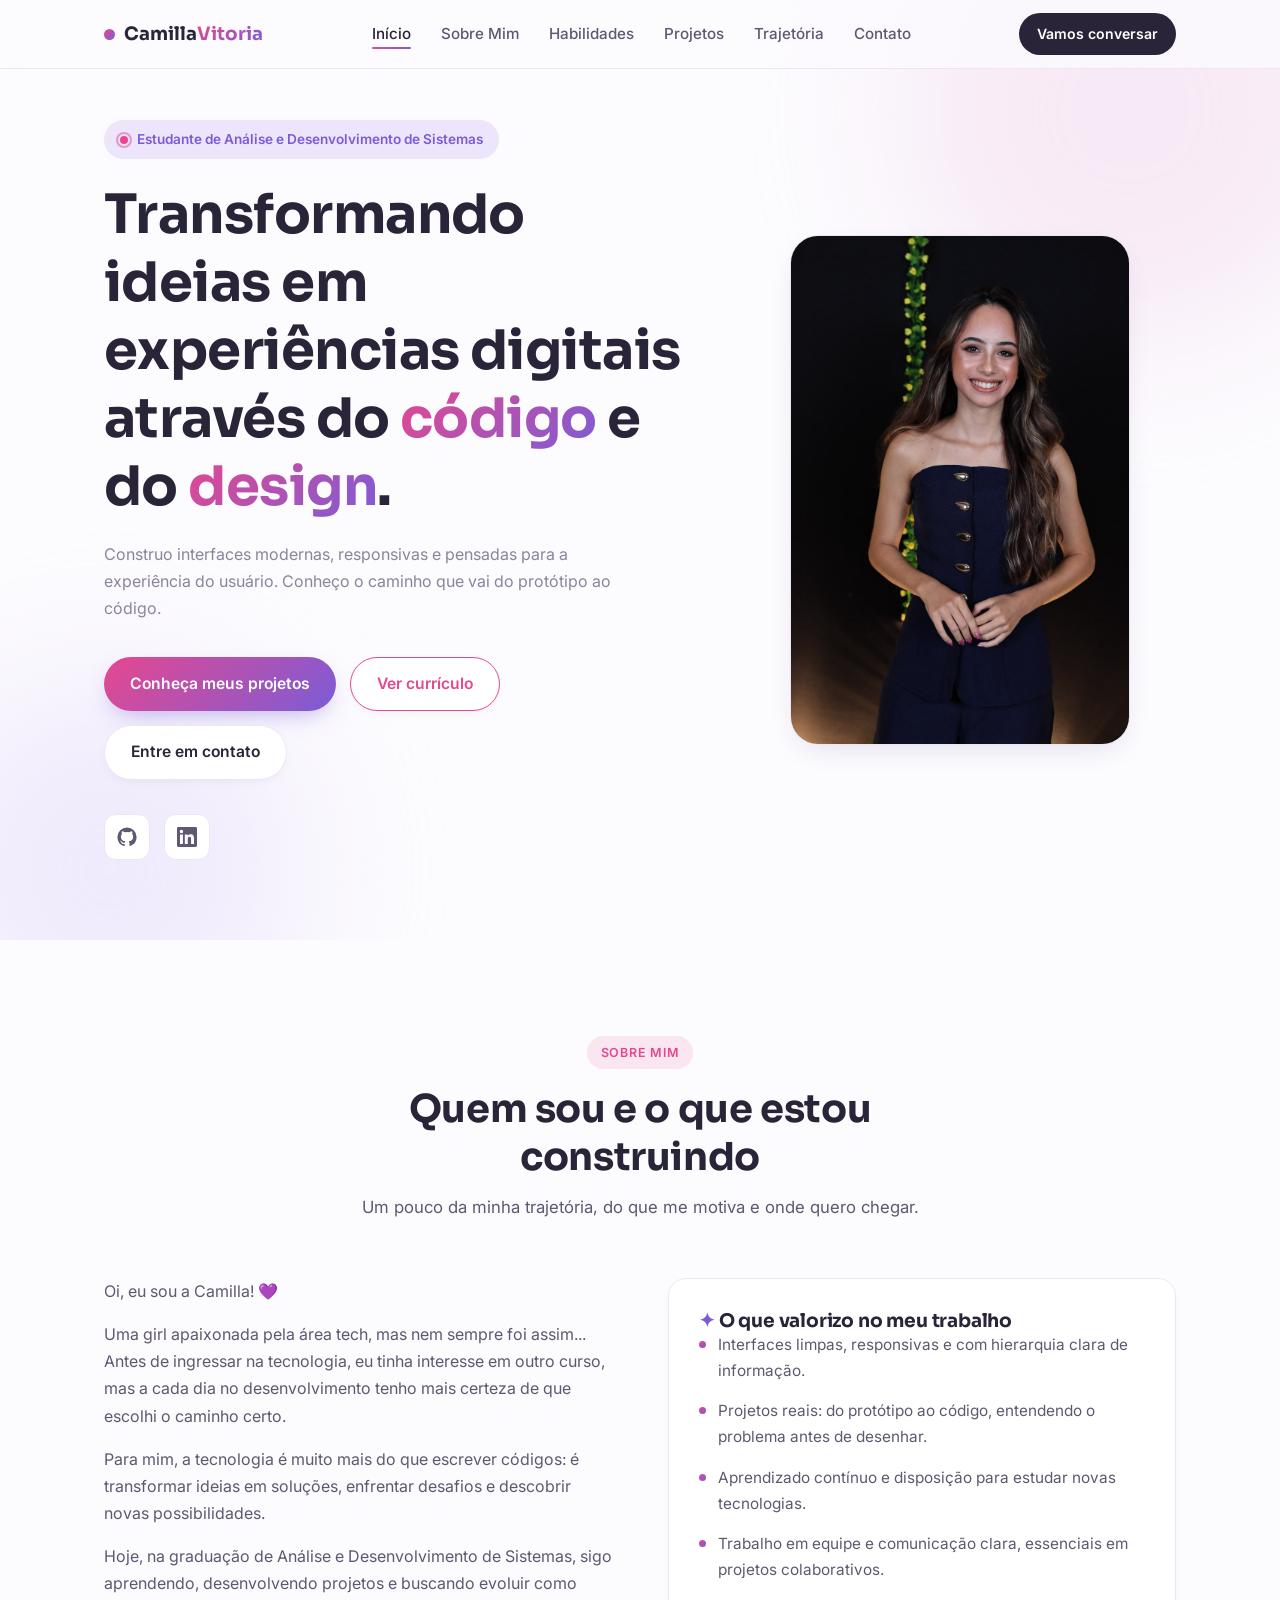
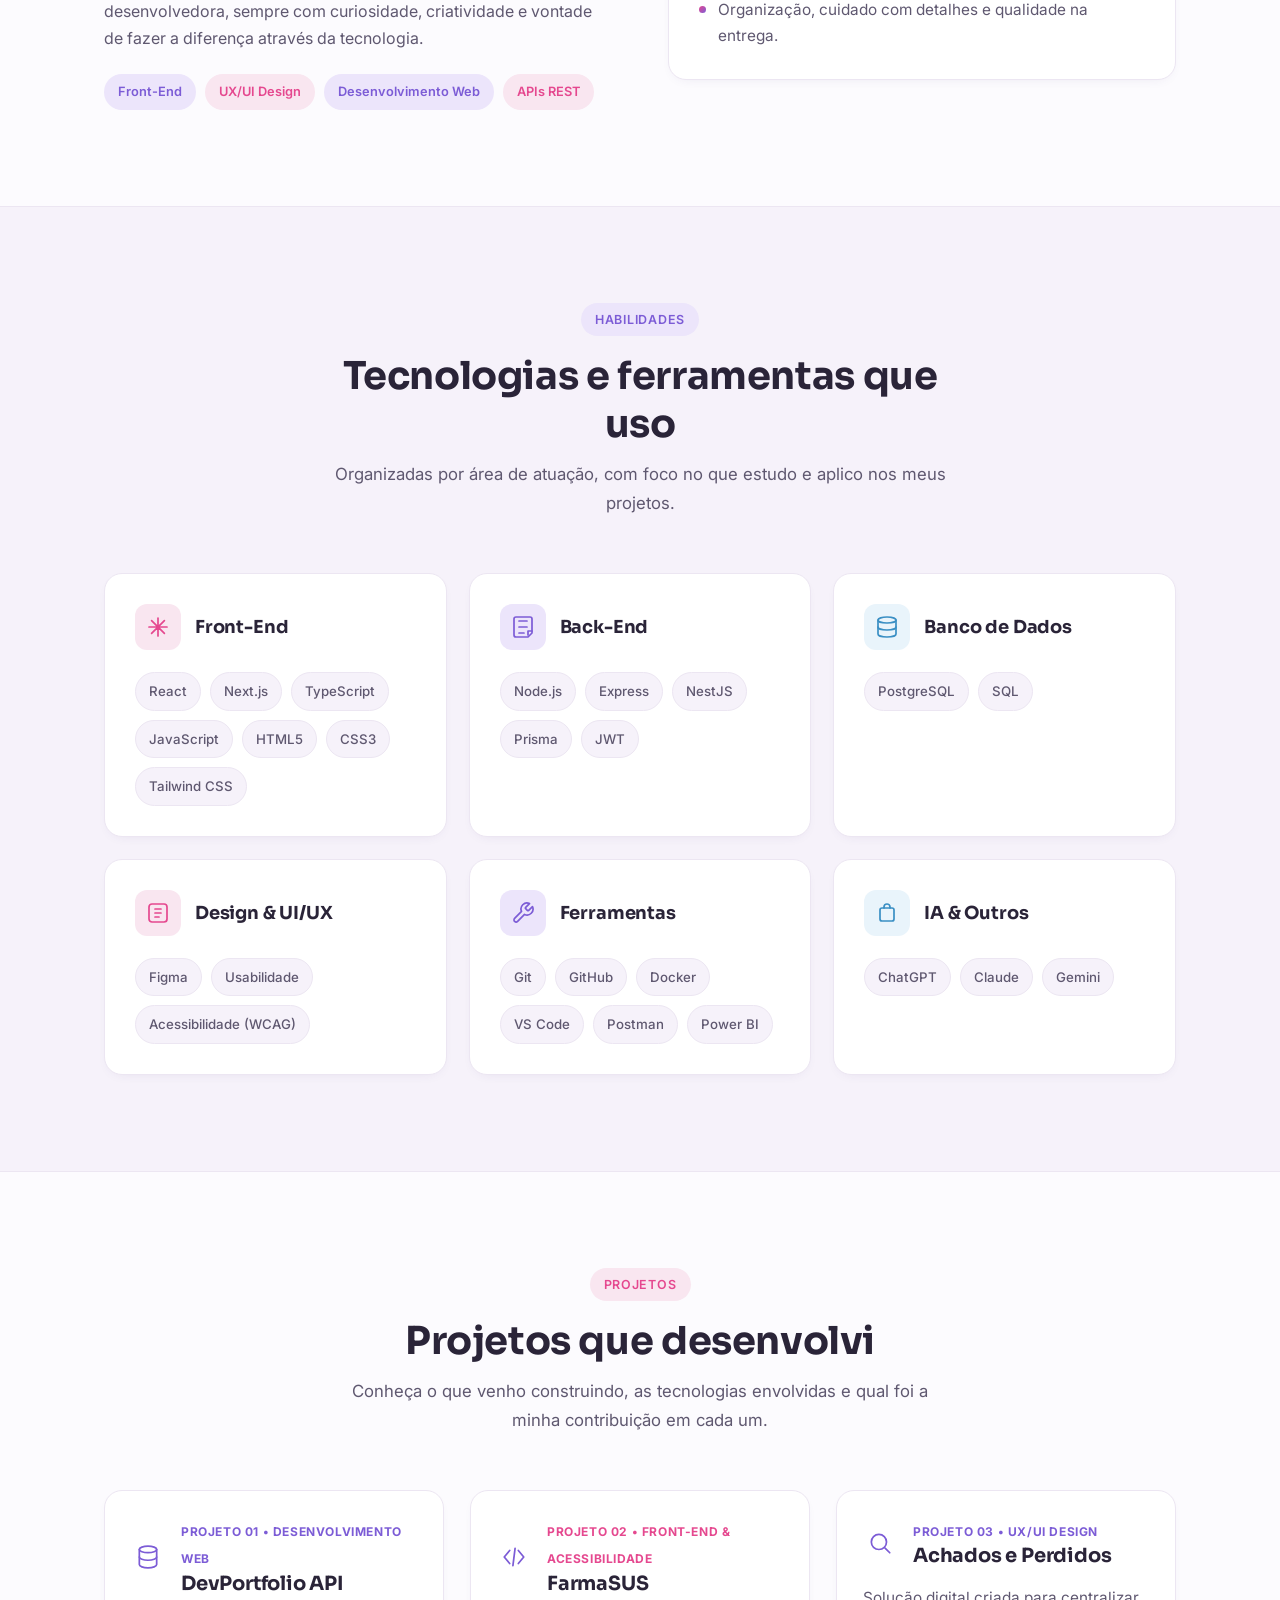
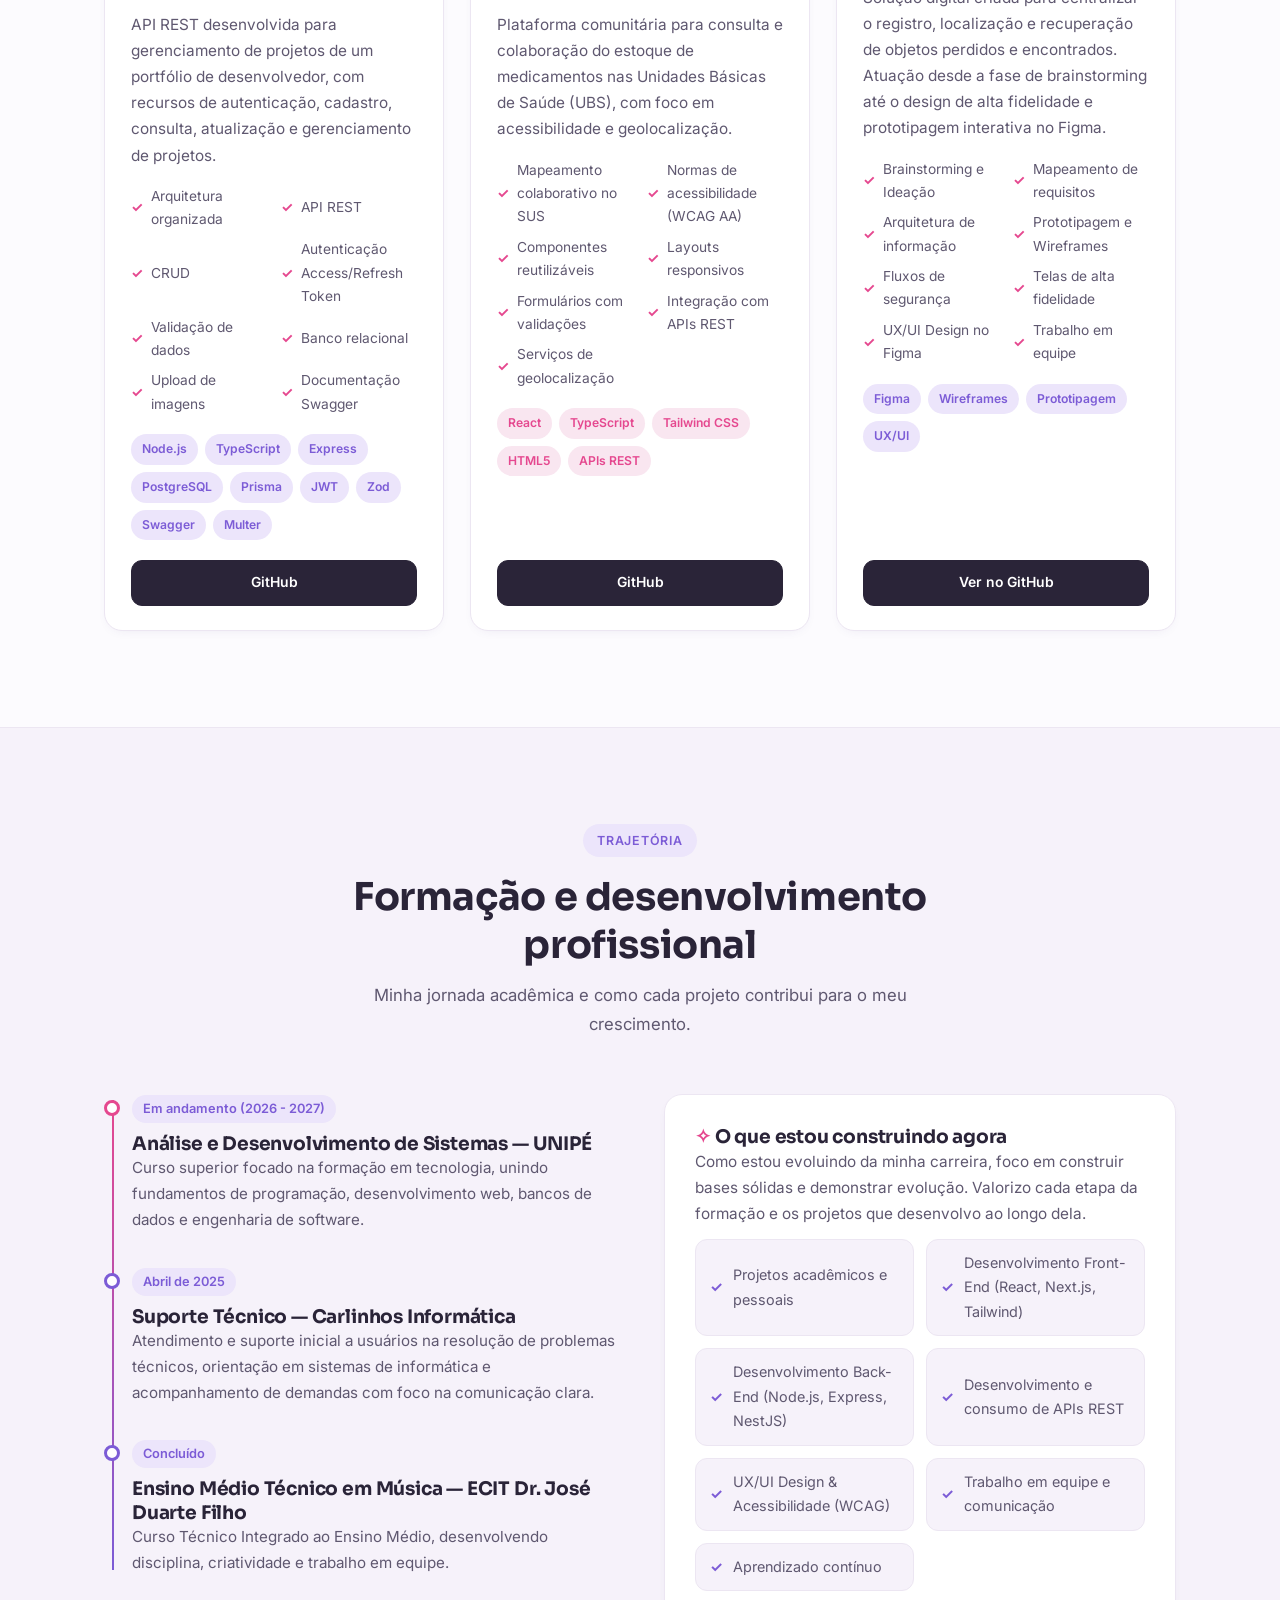
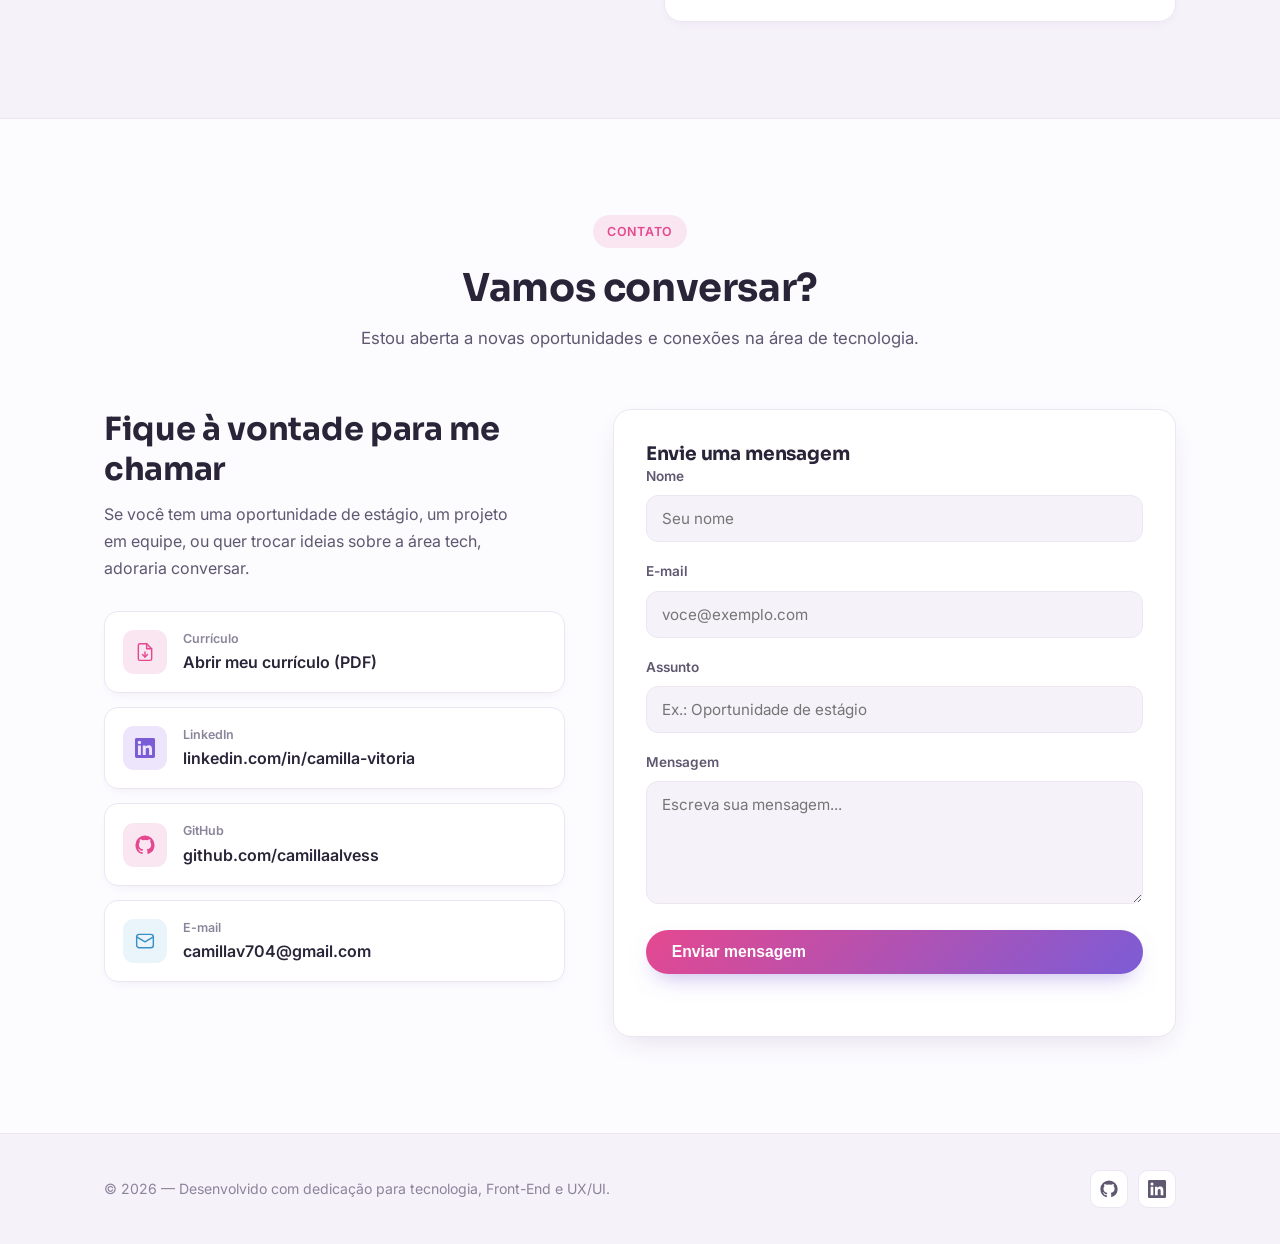
==== commit 51b013c5: "Update footer with LinkedIn SVG and links" ====
--- a/index.html
+++ b/index.html
@@ -456,4 +456,12 @@
         <svg width="18" height="18" viewBox="0 0 24 24" fill="currentColor"><path d="M12 .5A11.5 11.5 0 0 0 .5 12a11.5 11.5 0 0 0 7.86 10.92c.58.1.79-.25.79-.56v-2c-3.2.7-3.87-1.54-3.87-1.54-.53-1.33-1.28-1.68-1.28-1.68-1.04-.71.08-.7.08-.7 1.15.08 1.76 1.19 1.76 1.19 1.03 1.75 2.69 1.25 3.34.95.1-.74.4-1.25.73-1.54-2.55-.29-5.23-1.28-5.23-5.68 0-1.26.45-2.28 1.19-3.09-.12-.29-.52-1.46.11-3.05 0 0 .97-.31 3.18 1.18a11 11 0 0 1 5.78 0c2.2-1.49 3.18-1.18 3.18-1.18.63 1.59.23 2.76.11 3.05.74.81 1.19 1.83 1.19 3.09 0 4.41-2.69 5.38-5.25 5.67.41.35.77 1.04.77 2.1v3.11c0 .31.21.67.8.56A11.5 11.5 0 0 0 23.5 12 11.5 11.5 0 0 0 12 .5Z"/></svg>
       </a>
       <a href="https://www.linkedin.com/in/camilla-vitoria/" aria-label="LinkedIn" target="_blank" rel="noopener">
-        <svg width="18" height="18" viewBox="0 0 24 24" fill="currentColor"><path d="M20.45 20.45h-3.55v-5.57
+        <svg width="18" height="18" viewBox="0 0 24 24" fill="currentColor"><path d="M20.45 20.45h-3.55v-5.57c0-1.33-.03-3.04-1.85-3.04-1.85 0-2.14 1.45-2.14 2.94v5.67H9.36V9h3.41v1.56h.05c.47-.9 1.63-1.85 3.36-1.85 3.6 0 4.27 2.37 4.27 5.45v6.29zM5.34 7.43a2.06 2.06 0 1 1 0-4.12 2.06 2.06 0 0 1 0 4.12zM7.12 20.45H3.56V9h3.56v11.45zM22.22 0H1.77C.79 0 0 .77 0 1.72v20.55C0 23.23.79 24 1.77 24h20.45c.98 0 1.78-.77 1.78-1.73V1.72C24 .77 23.2 0 22.22 0z"/></svg>
+      </a>
+    </div>
+  </div>
+</footer>
+
+<script src="./script.js" defer></script>
+</body>
+</html>
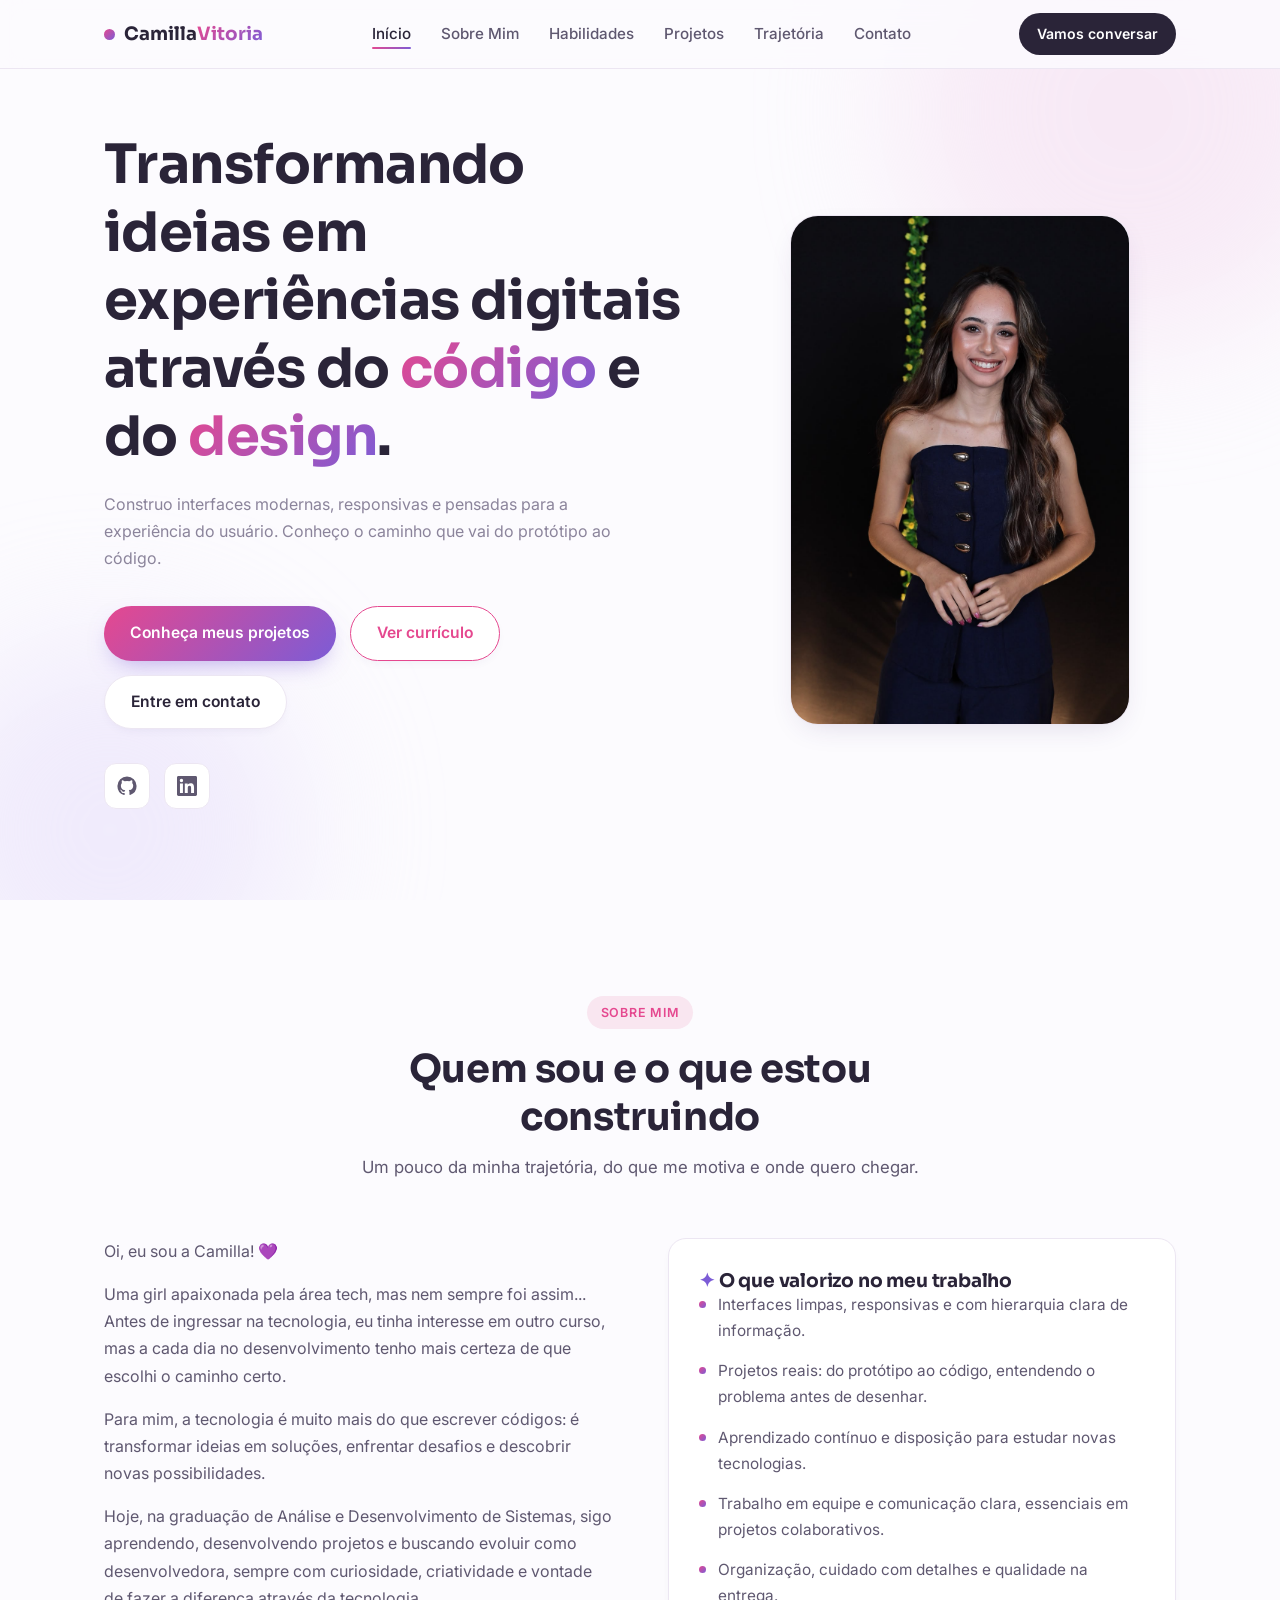
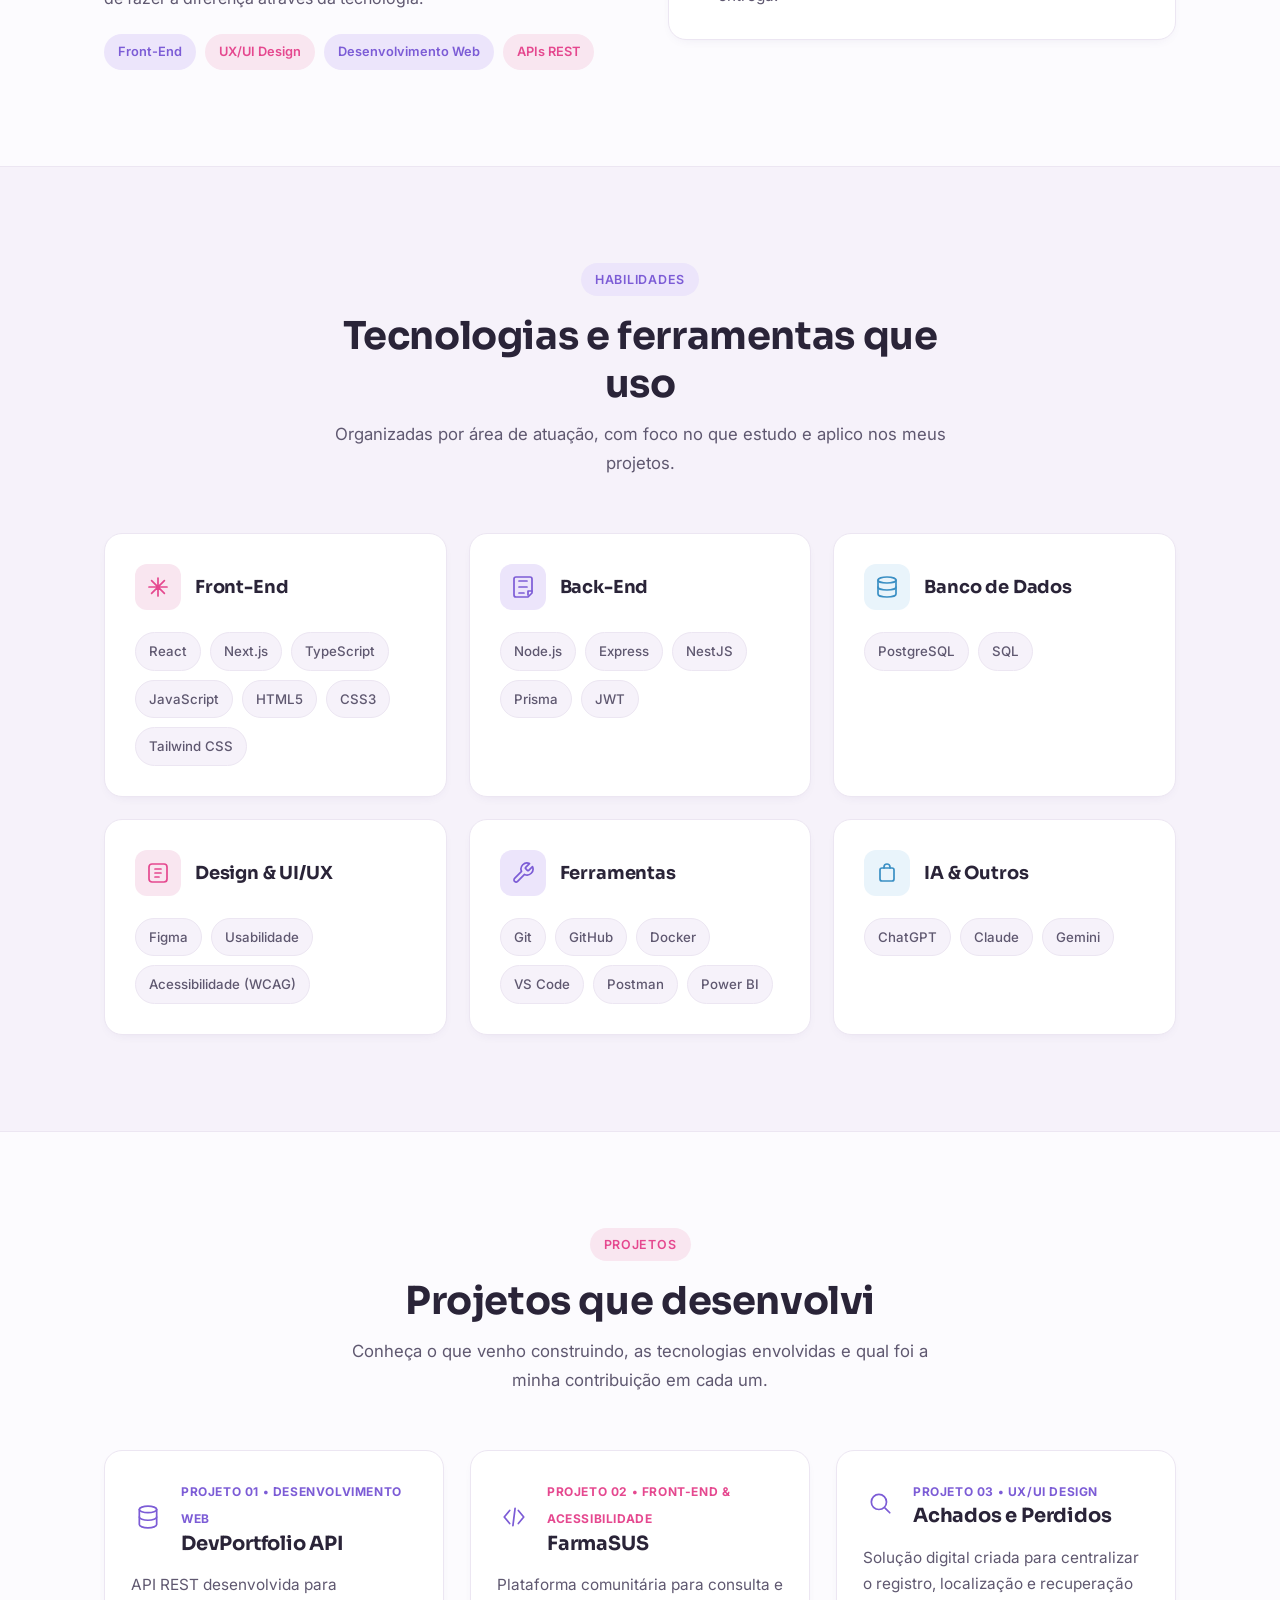
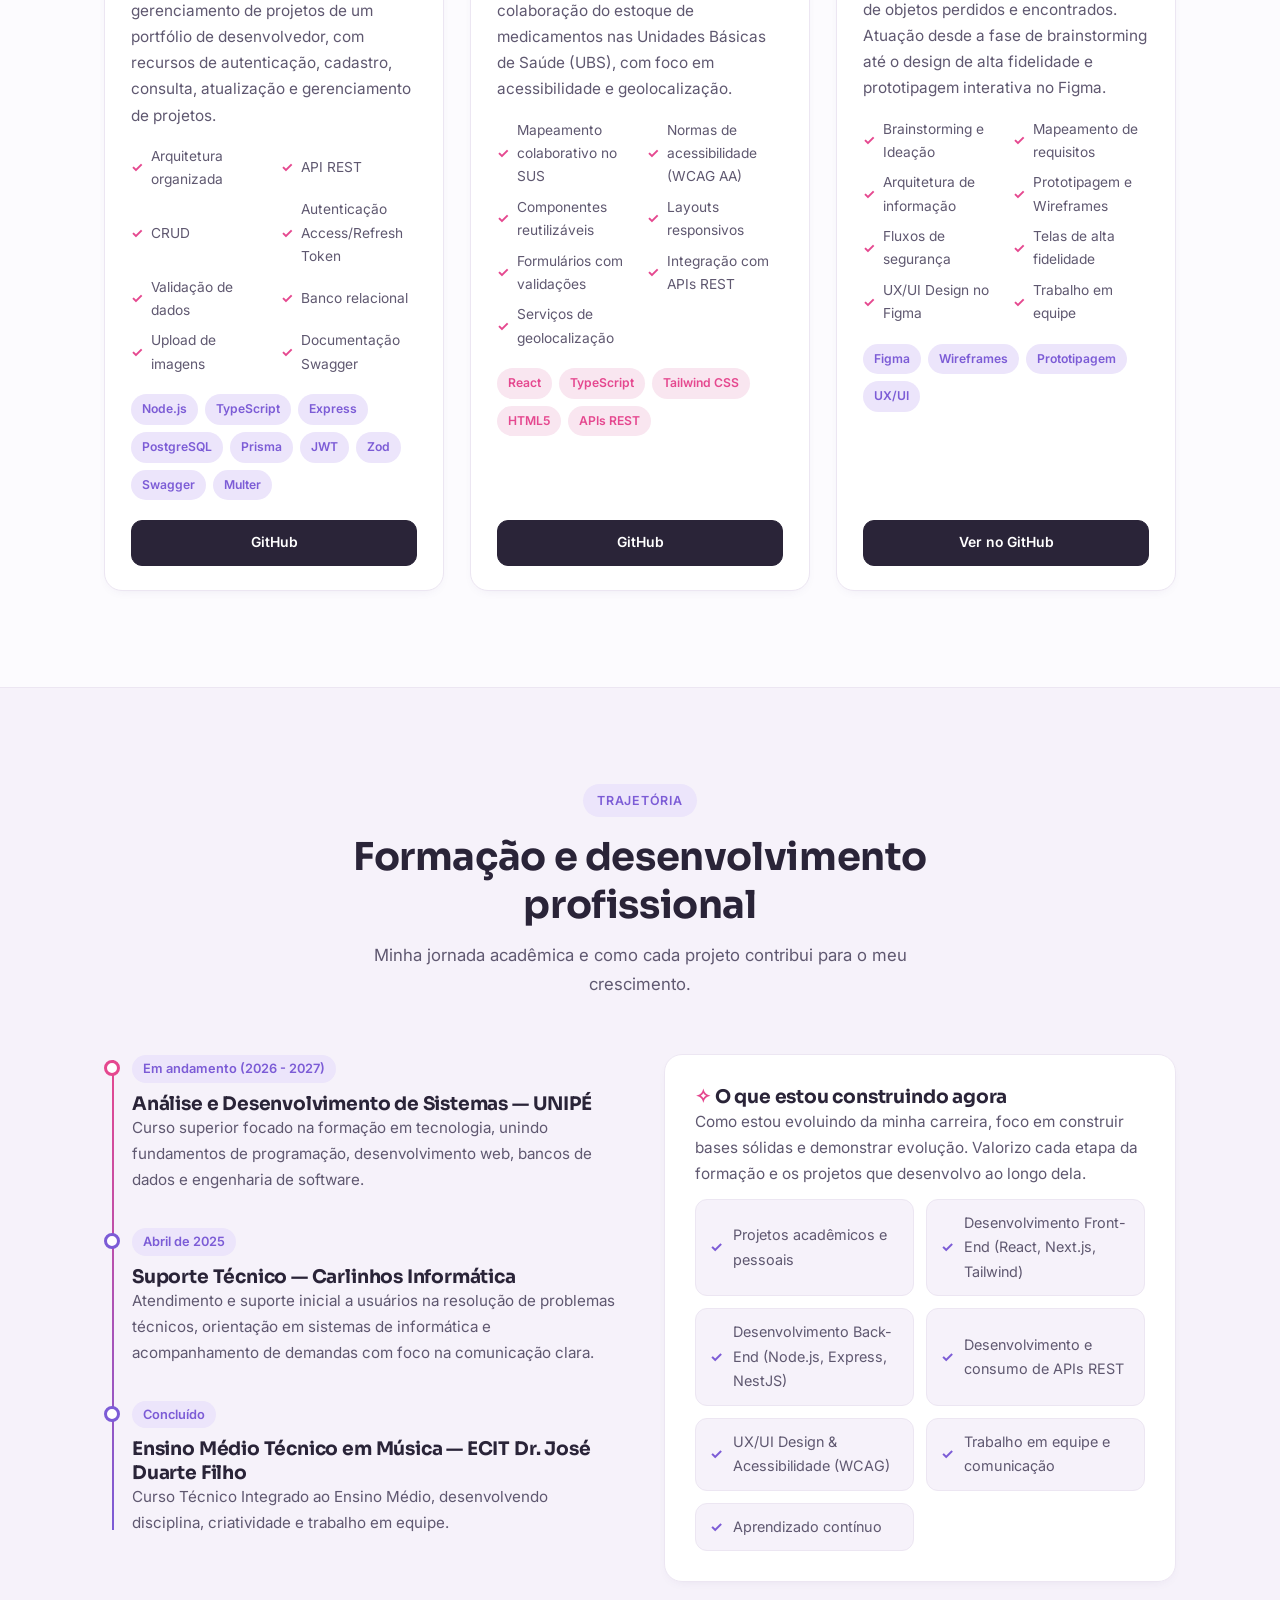
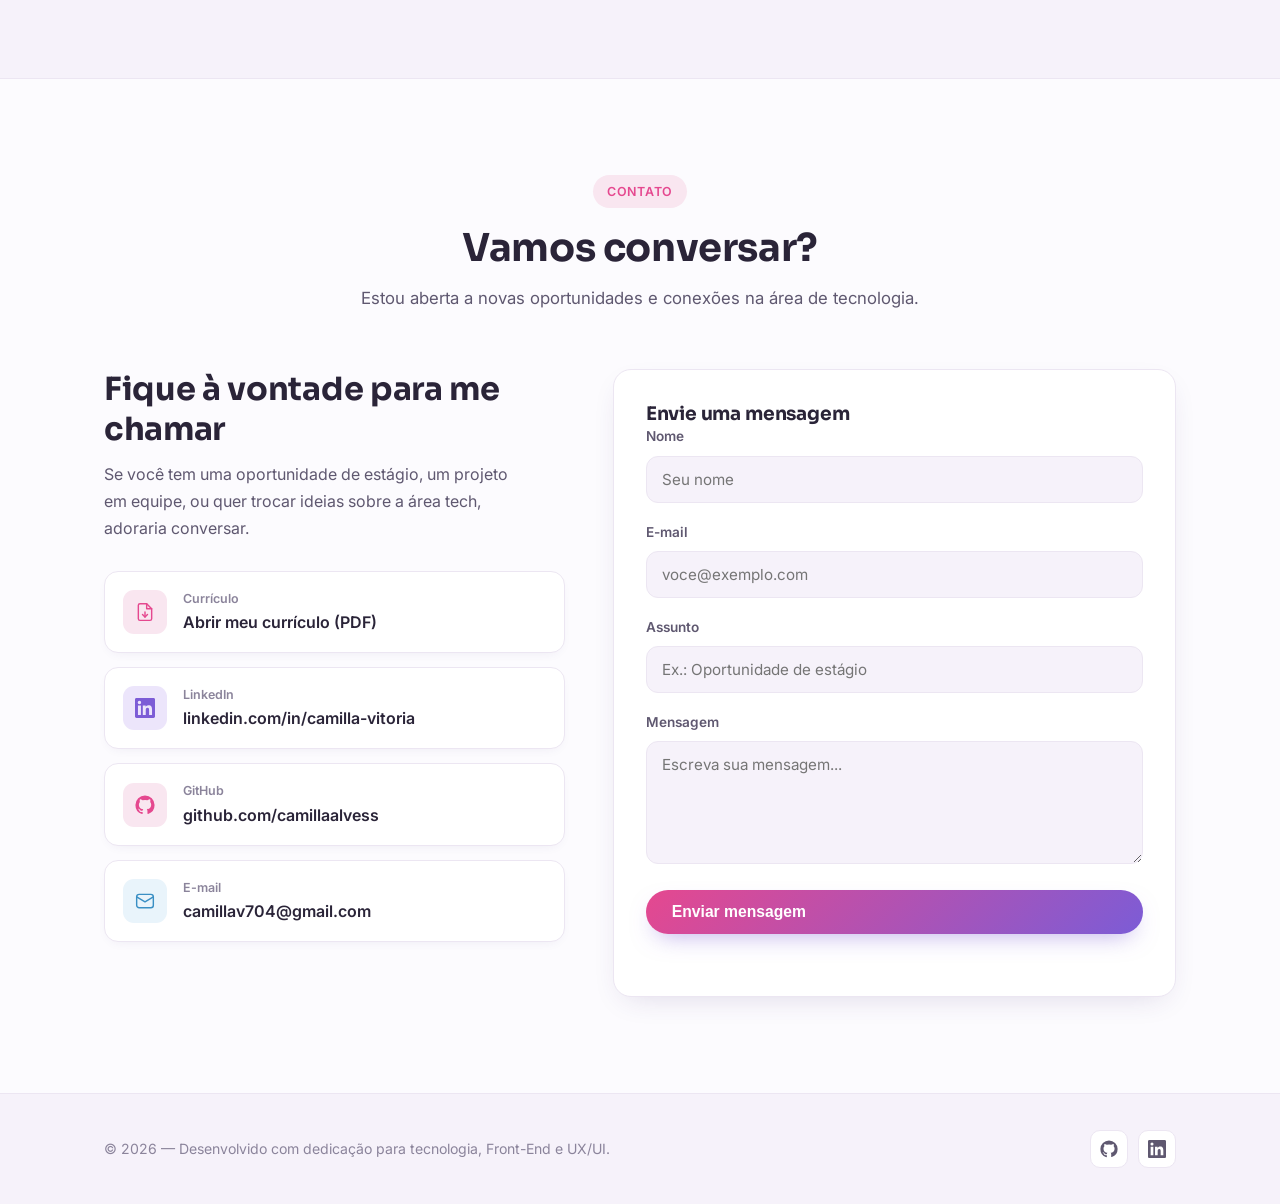
==== commit a4fa98cb: "Remove hero tag from index.html" ====
--- a/index.html
+++ b/index.html
@@ -44,7 +44,6 @@
     <div class="blob blob-2"></div>
     <div class="container hero-grid">
       <div class="hero-copy">
-        <span class="hero-tag"><span class="pulse"></span>Estudante de Análise e Desenvolvimento de Sistemas</span>
         <h1>Transformando ideias em experiências digitais através do <span class="hl">código</span> e do <span class="hl">design</span>.</h1>
         <p class="hero-p">Construo interfaces modernas, responsivas e pensadas para a experiência do usuário. Conheço o caminho que vai do protótipo ao código.</p>
         <div class="hero-actions">
--- a/style.css
+++ b/style.css
@@ -236,9 +236,12 @@
 .footer-social a{width:38px;height:38px;border-radius:10px;display:grid;place-items:center;background:#fff;border:1px solid var(--line);color:var(--ink-soft);transition:.2s}
 .footer-social a:hover{color:var(--purple);border-color:var(--purple);transform:translateY(-2px)}
 
-/* ---------- REVEAL ---------- */
-.reveal{opacity:0;transform:translateY(26px);transition:opacity .6s ease,transform .6s ease}
-.reveal.visible{opacity:1;transform:none}
+/* ---------- REVEAL (Ajustado) ---------- */
+.reveal{
+  opacity:1;
+  transform:none;
+  transition:opacity .6s ease,transform .6s ease;
+}
 
 /* ---------- RESPONSIVE ---------- */
 @media(max-width:960px){
